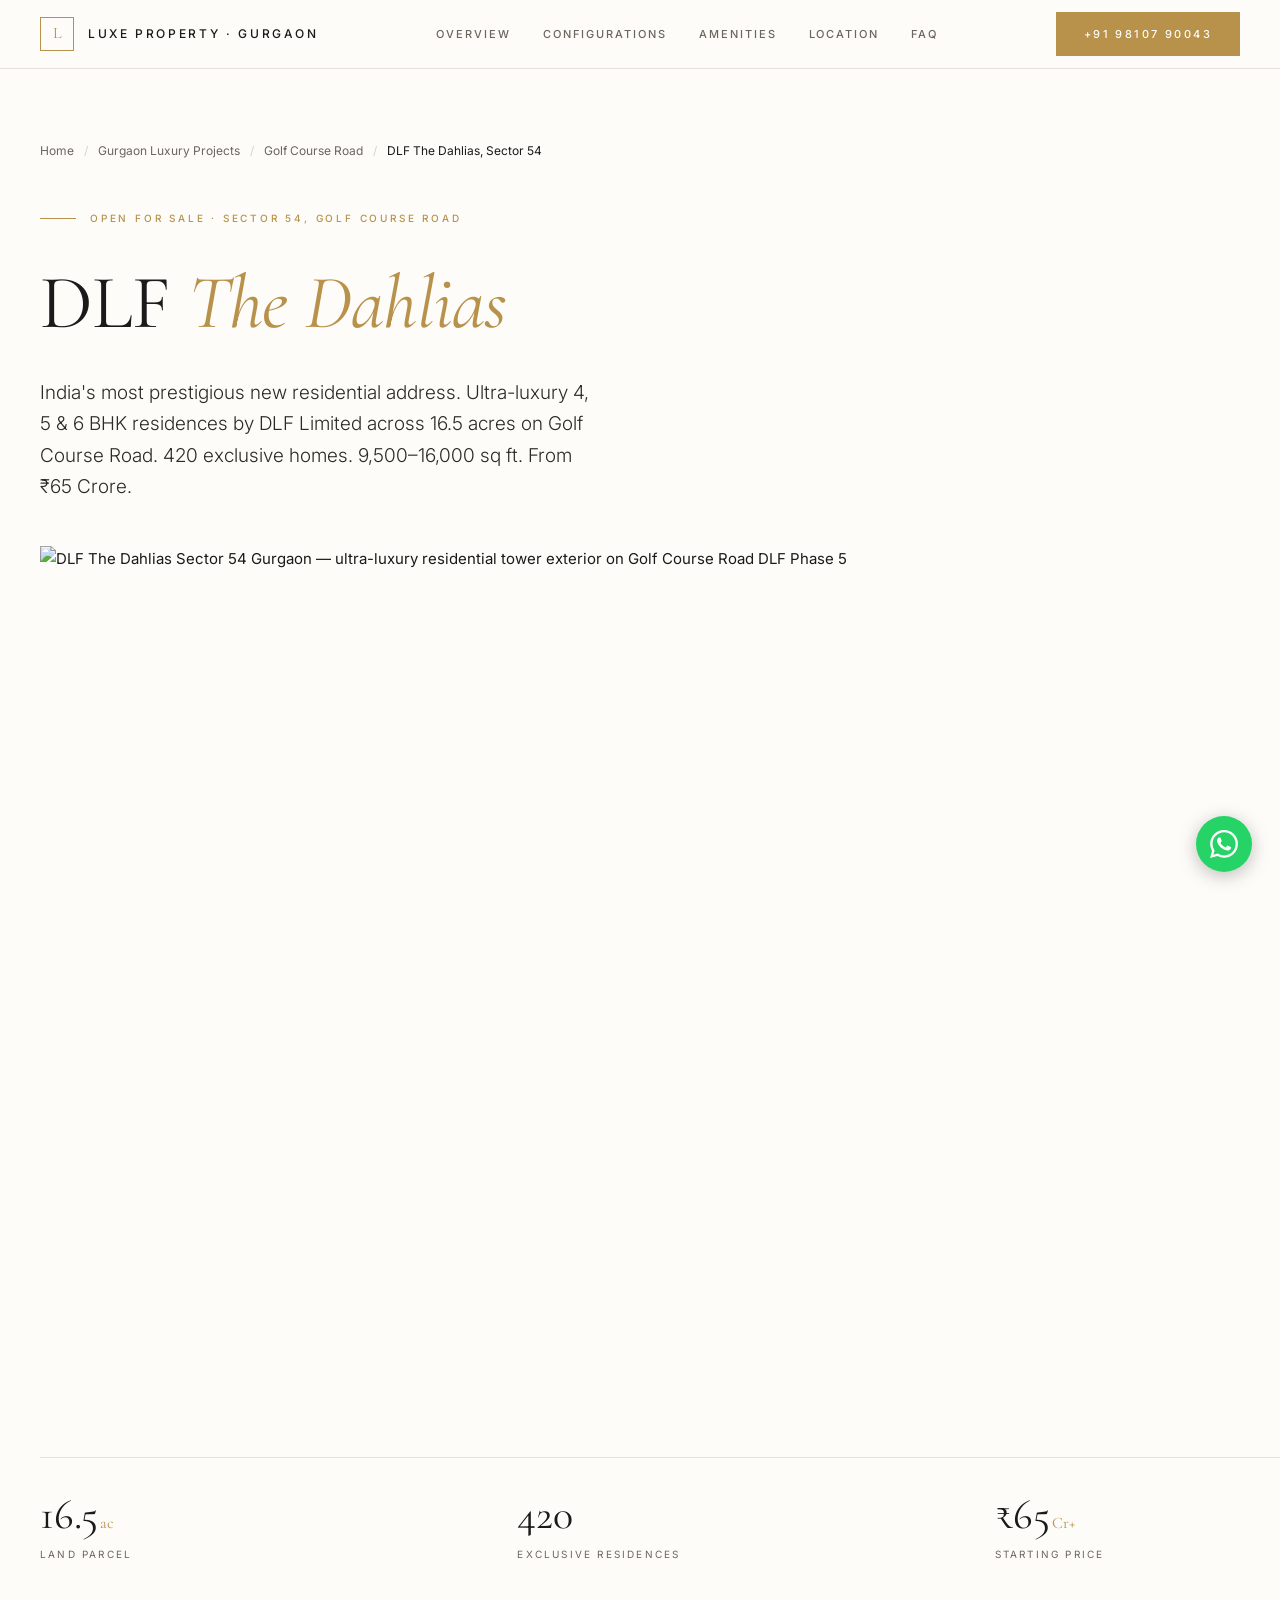
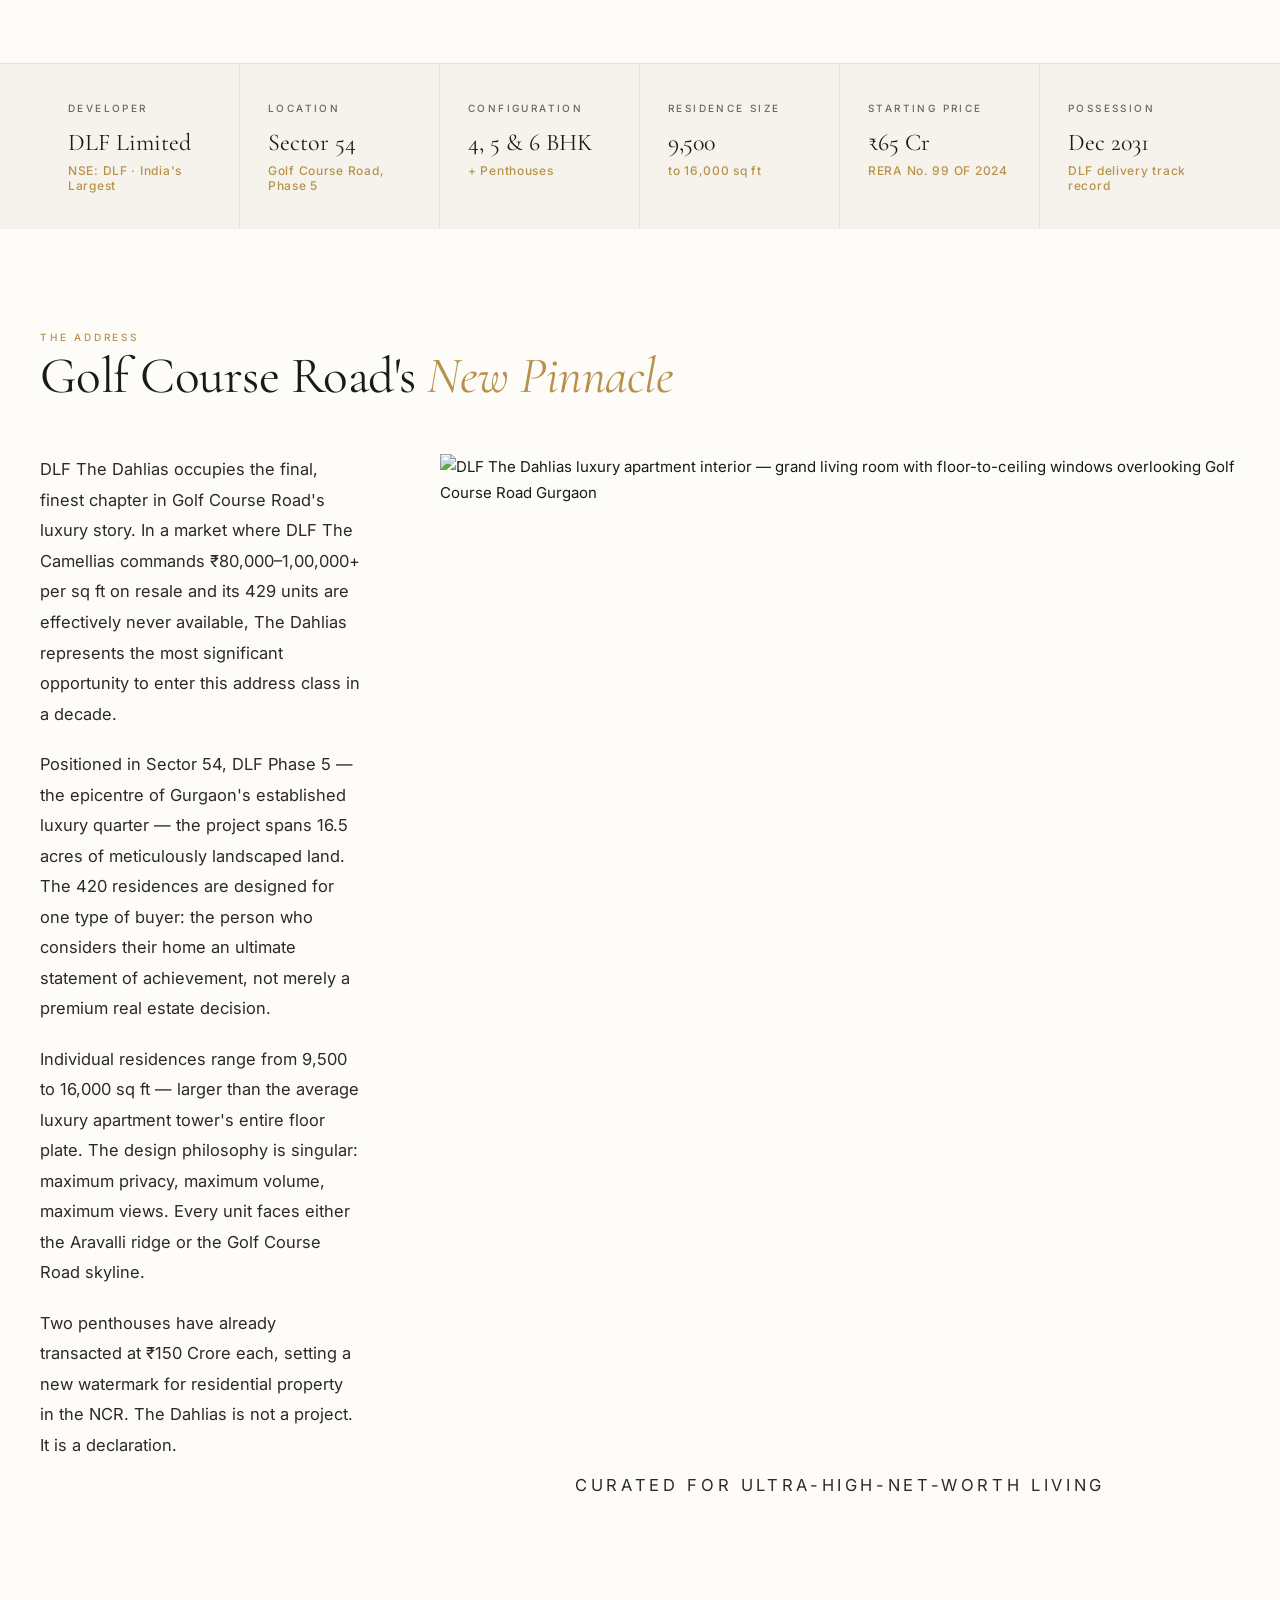
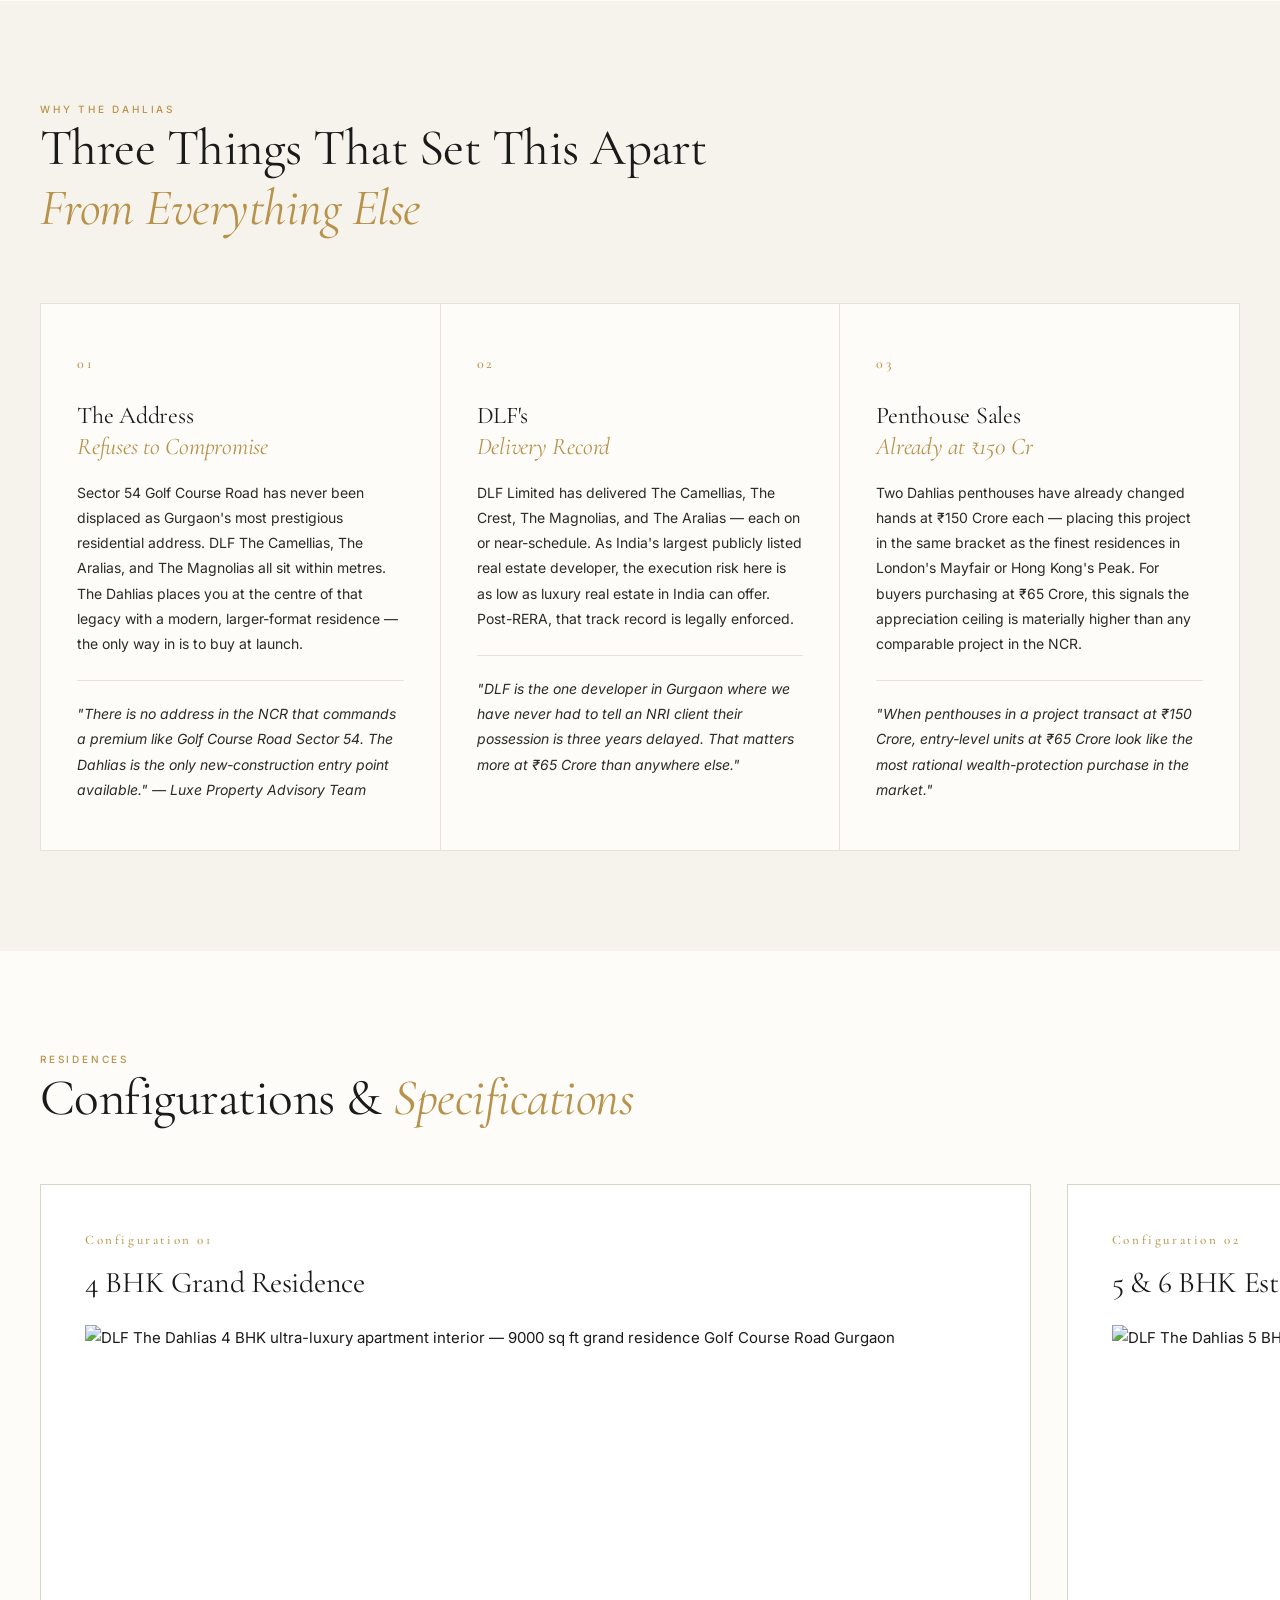
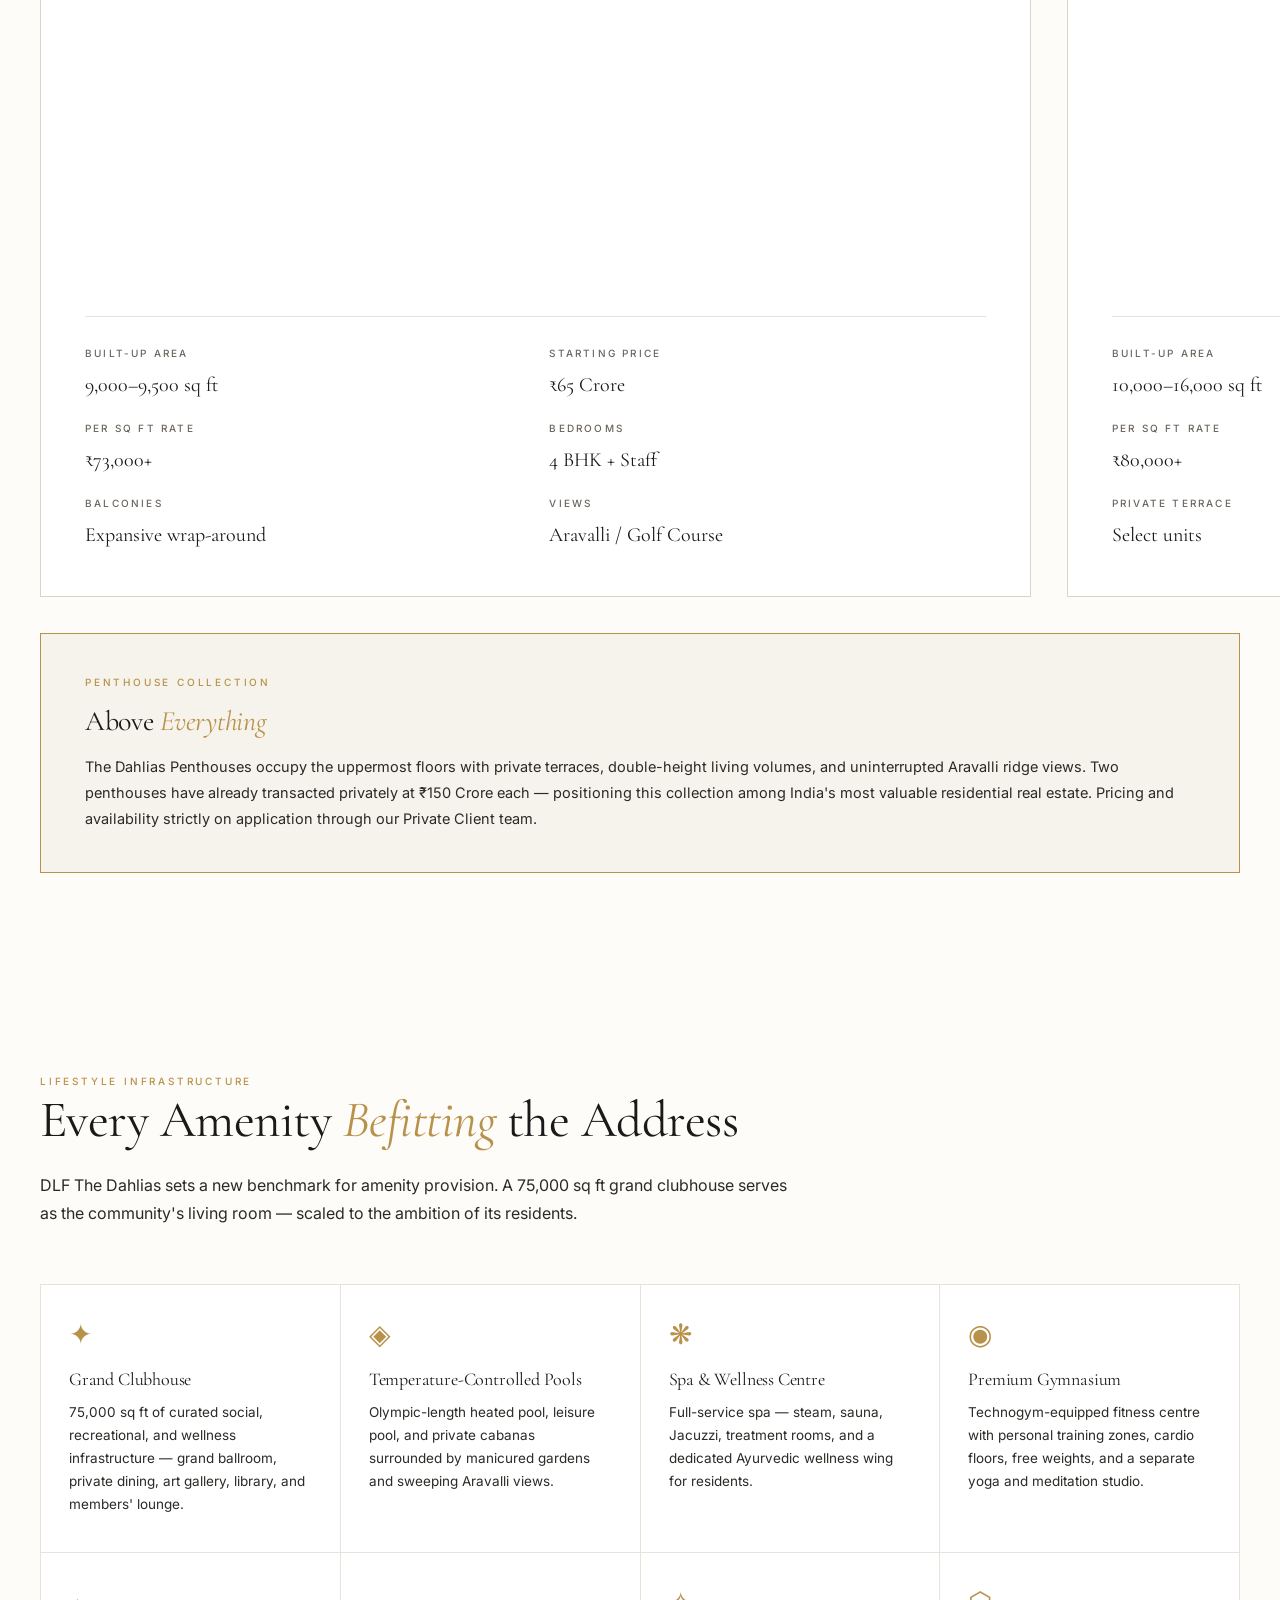
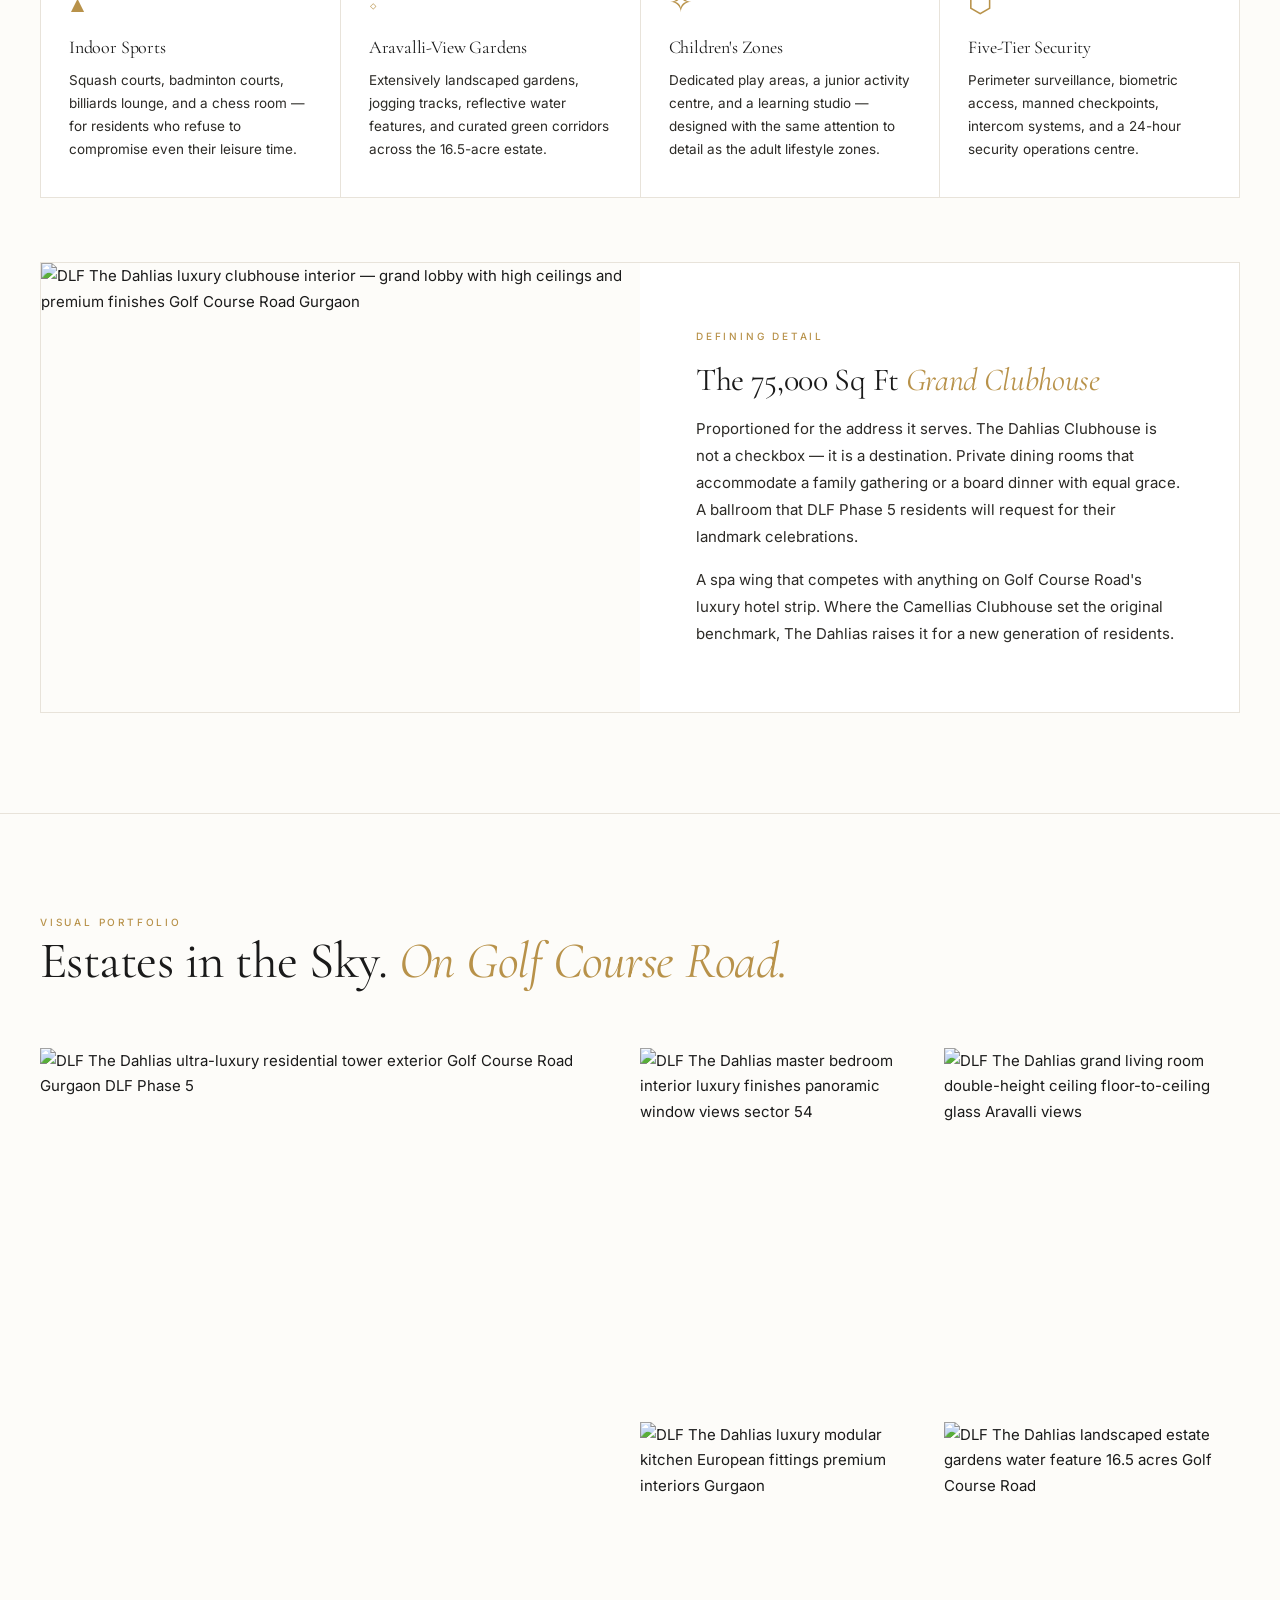
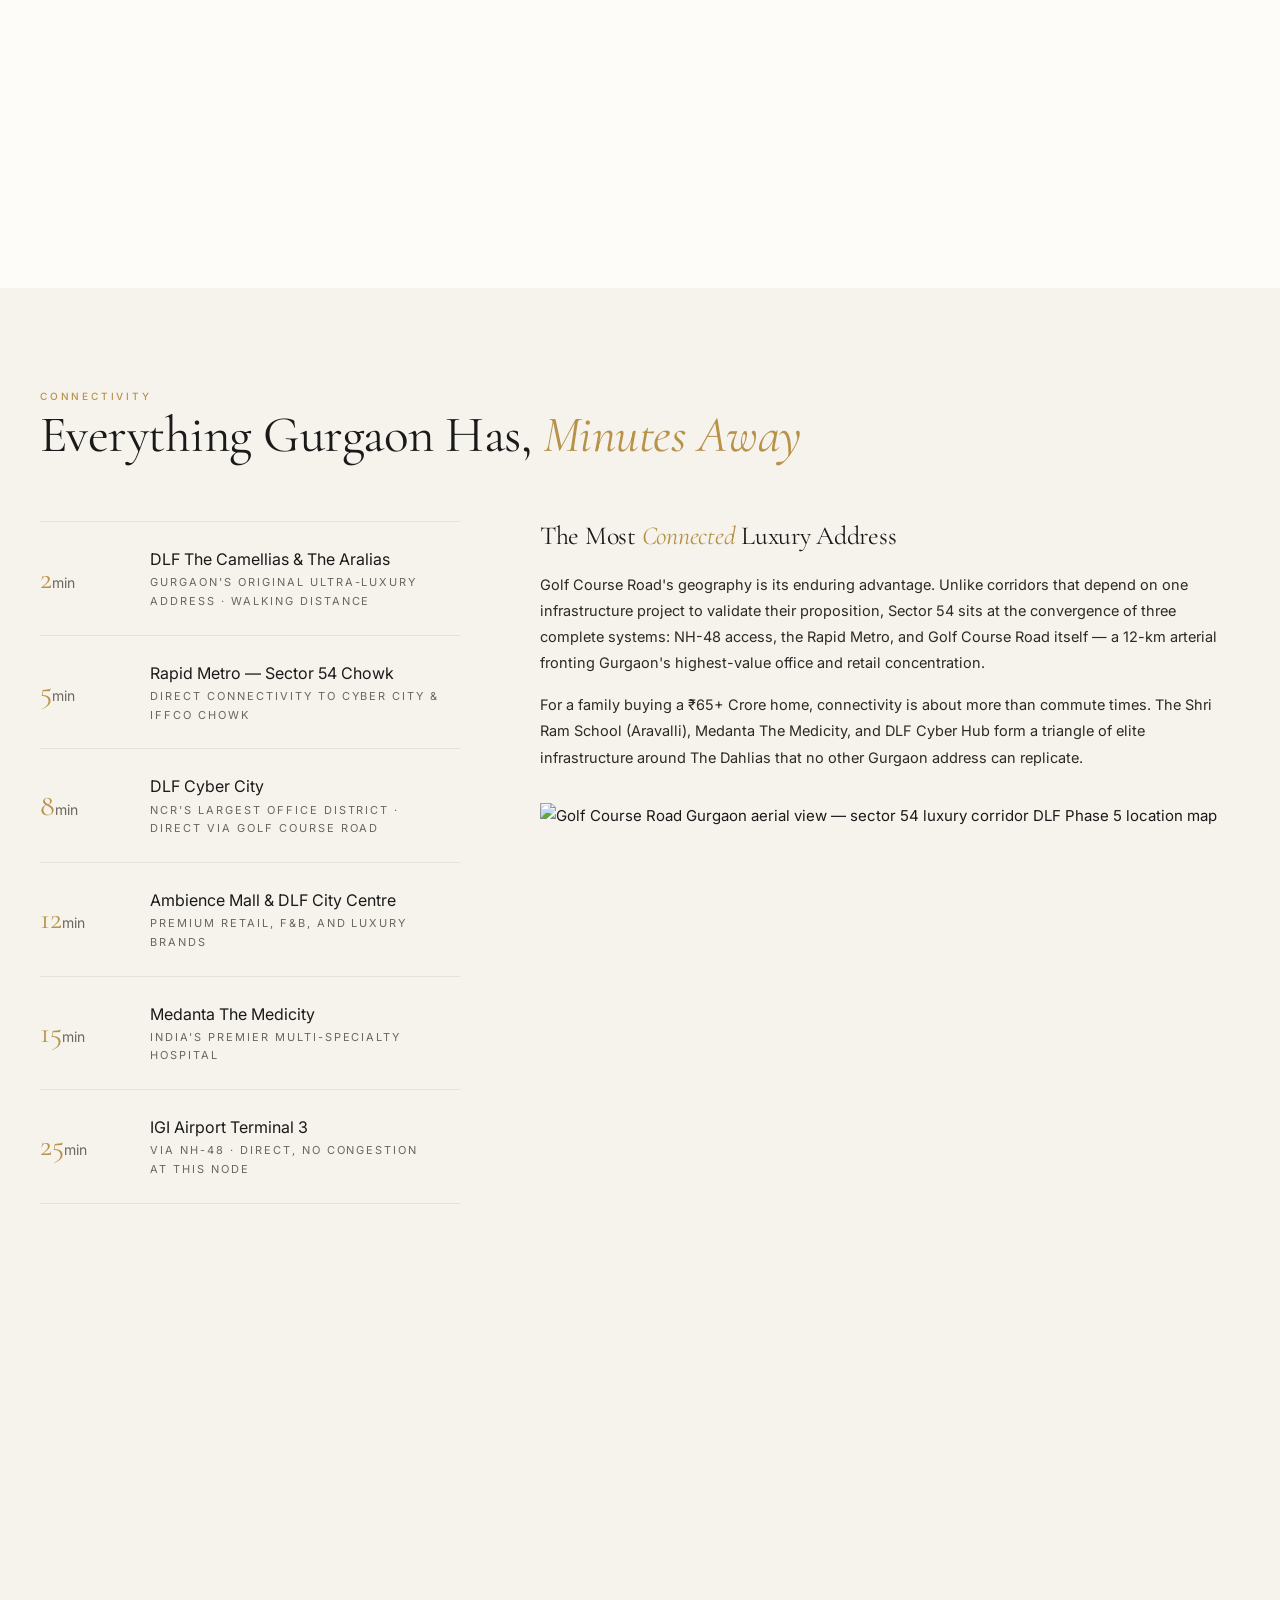
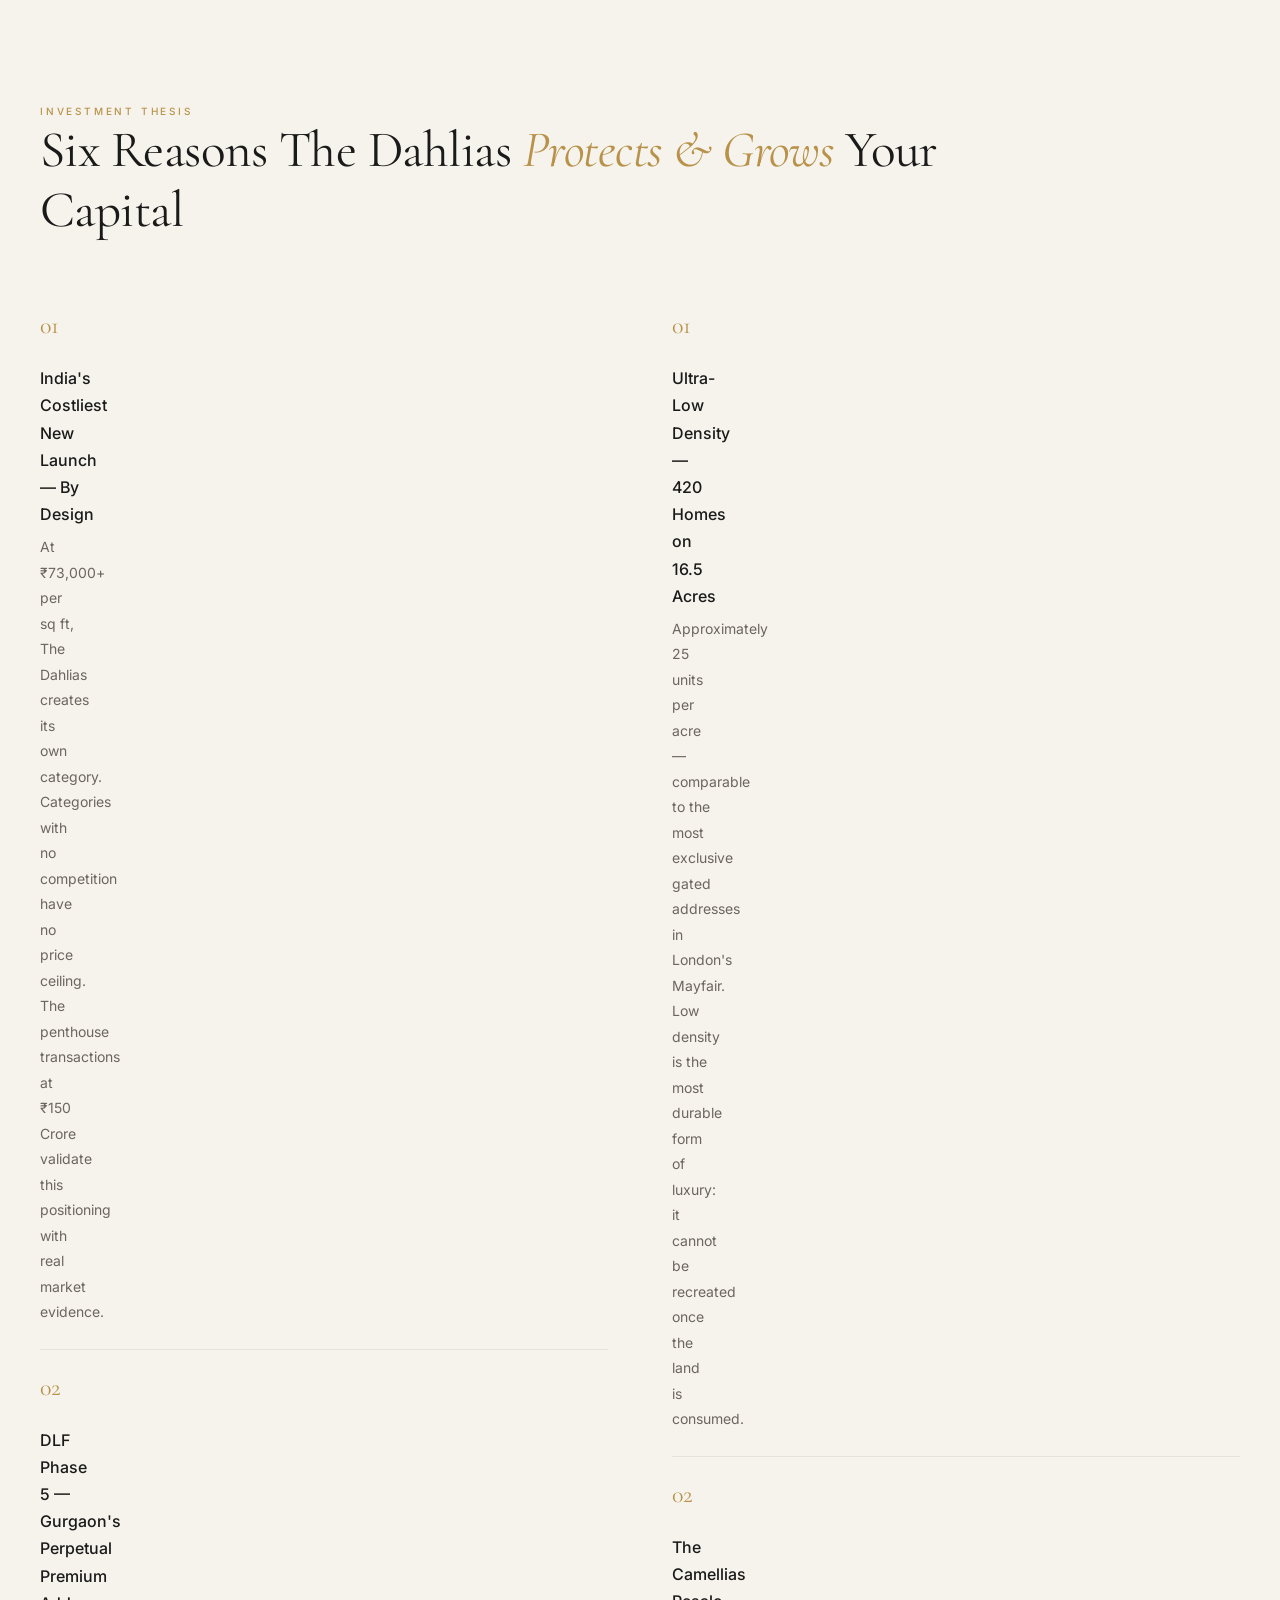
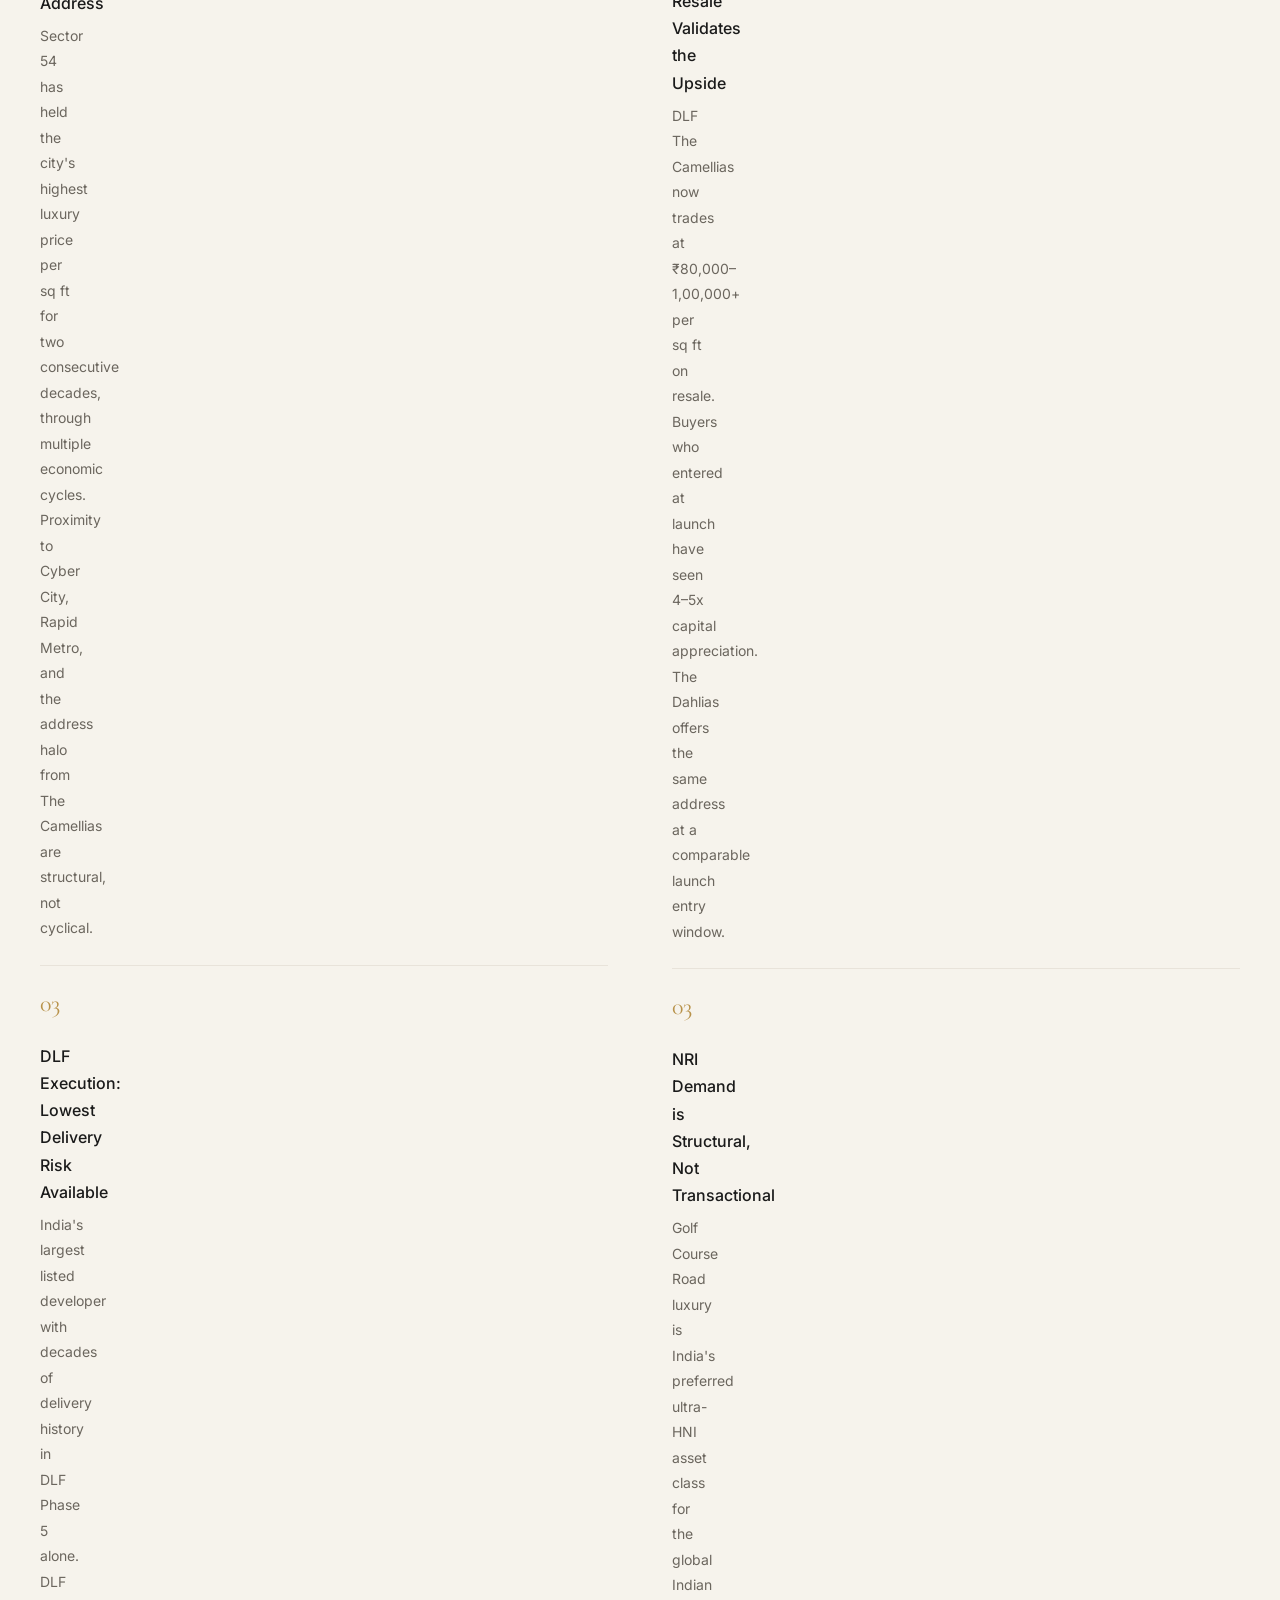
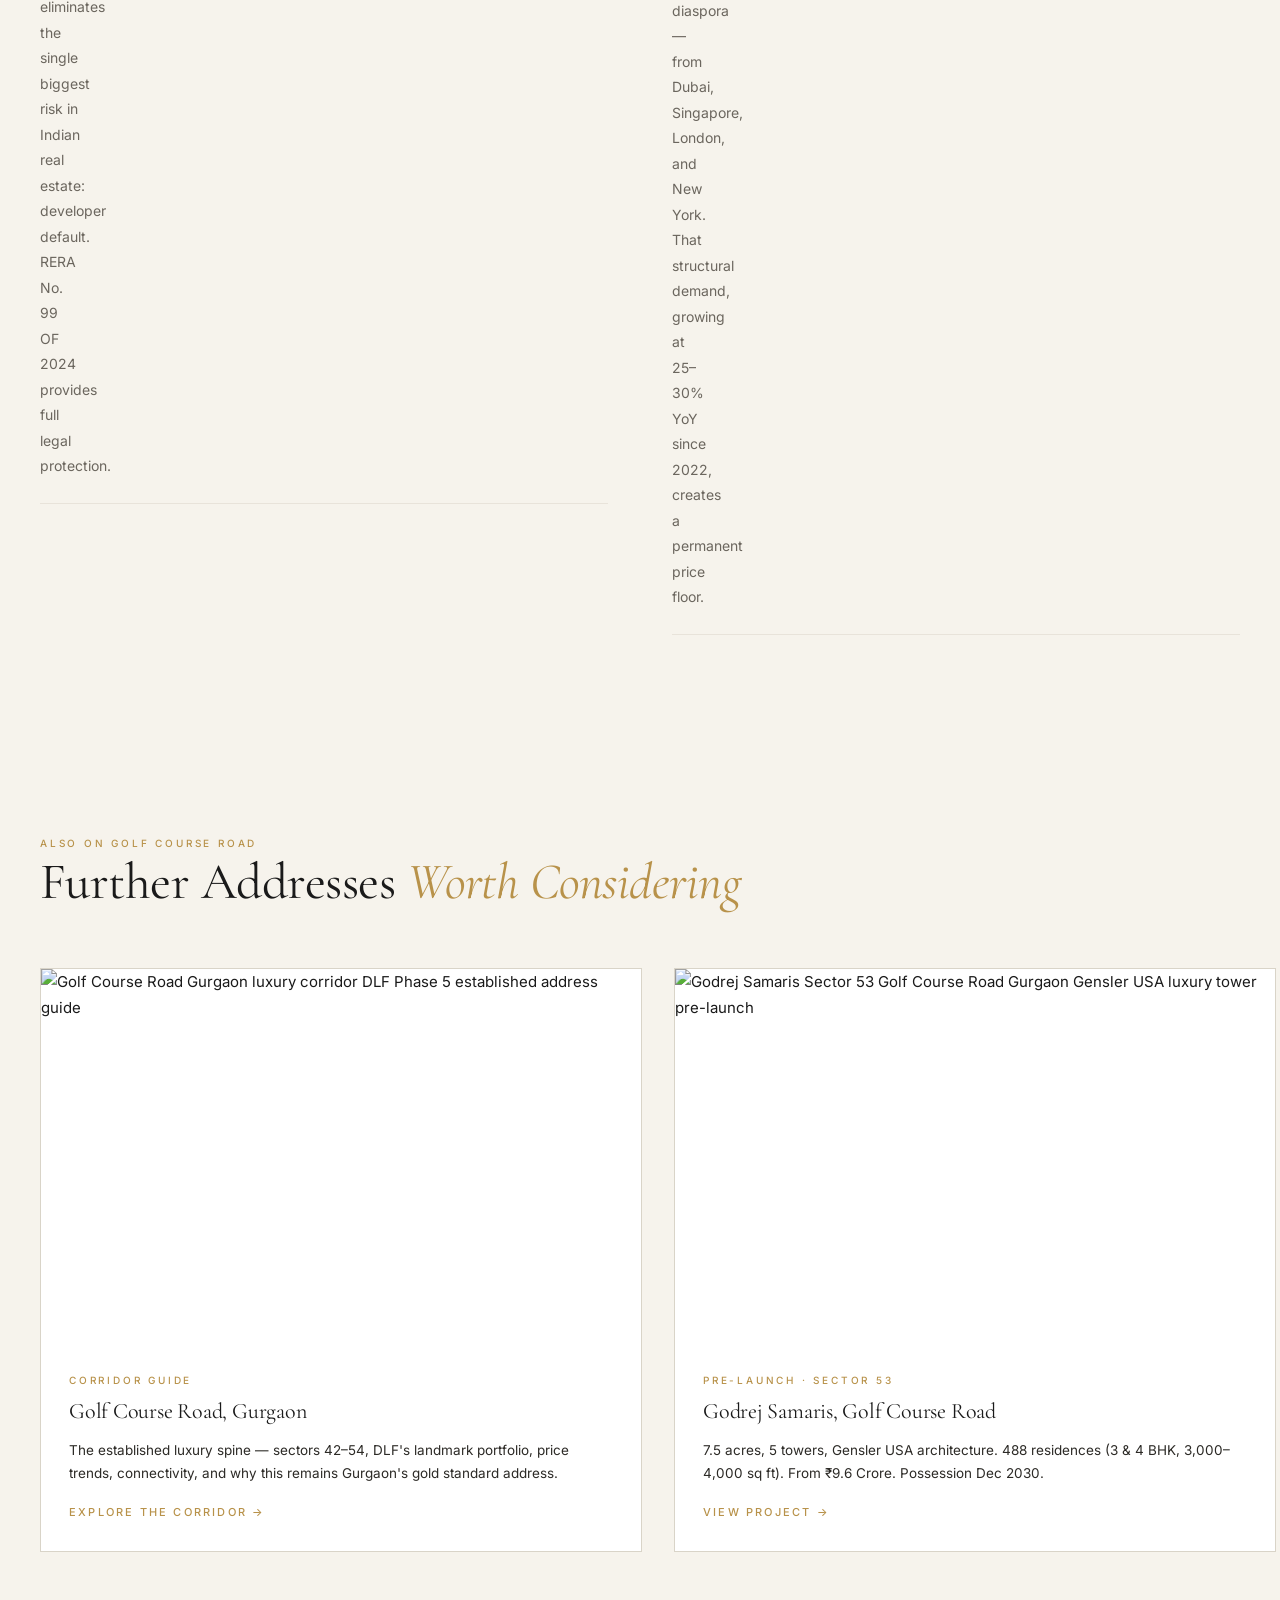
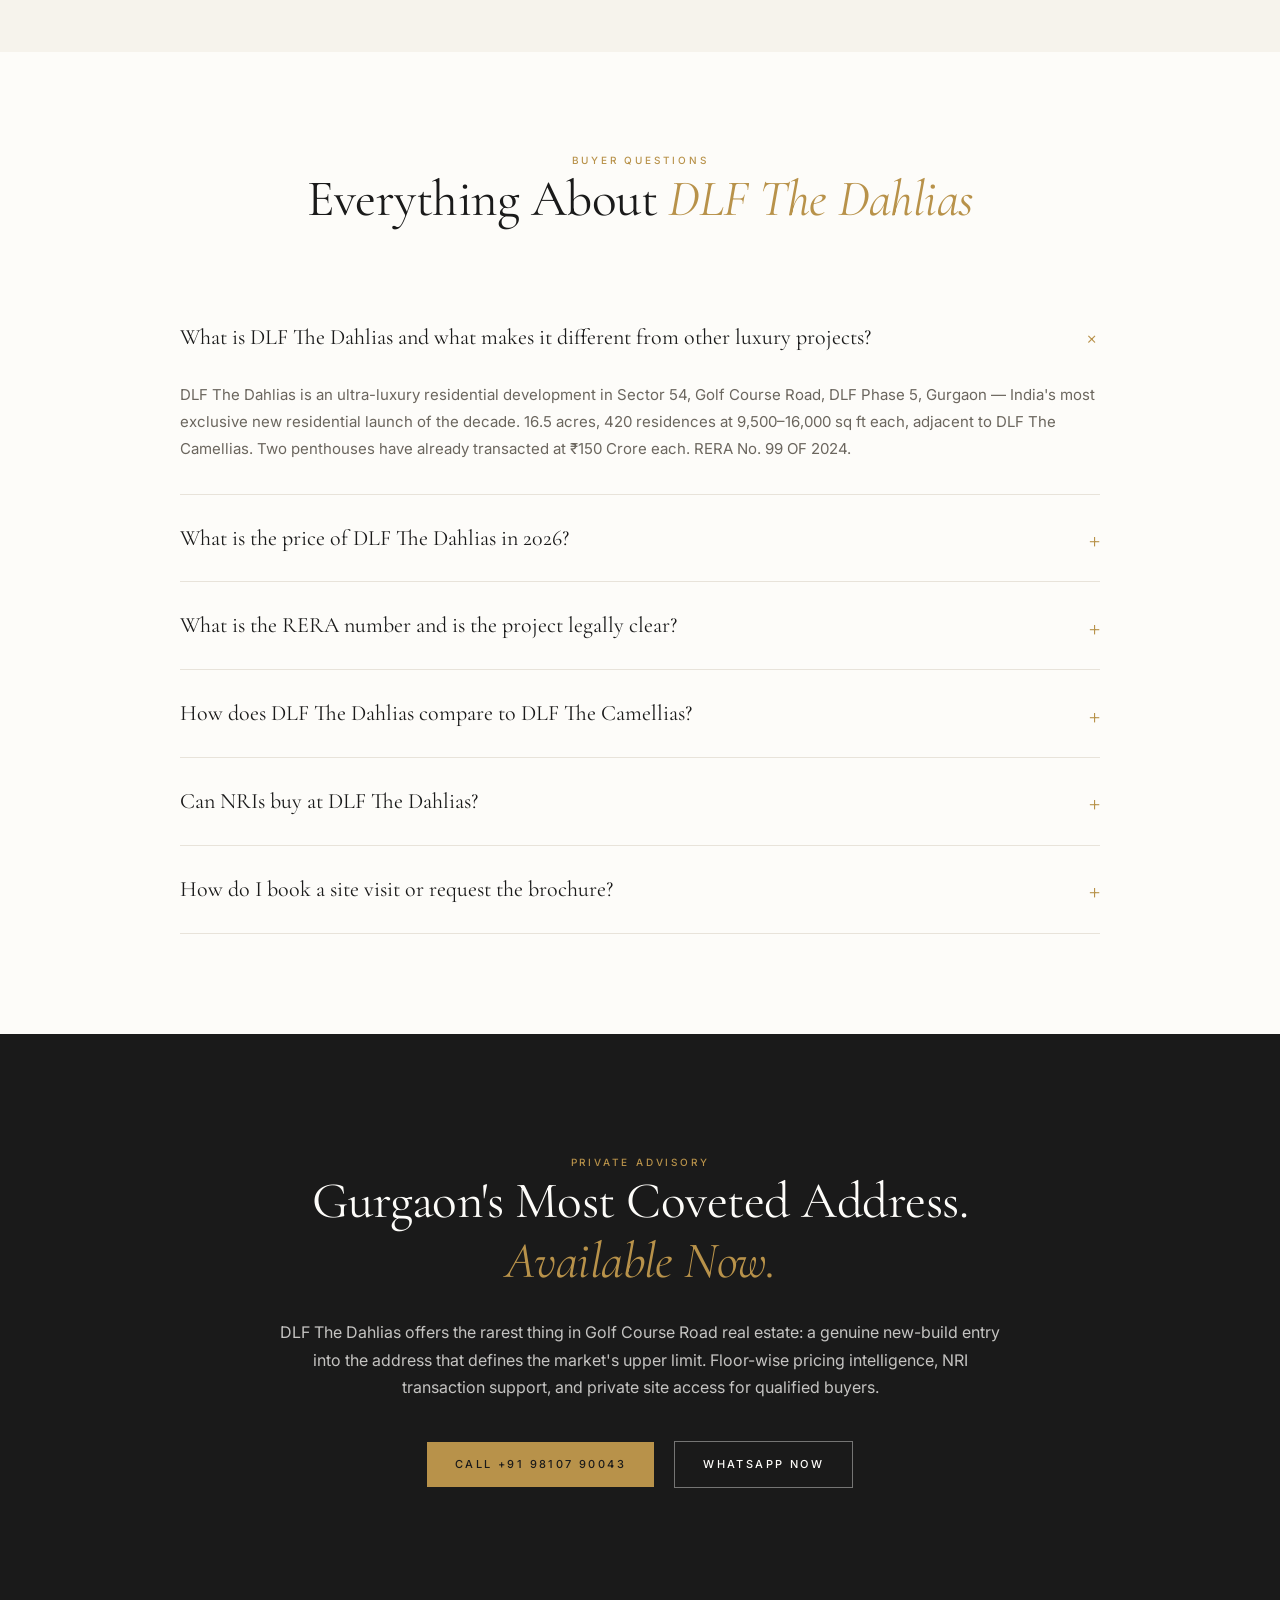
==== dlf-the-dahlias/index.html @ 190e873f "Refactor code structure for improved readability and maintainability" ====
<!DOCTYPE html>
<html lang="en">
<head>
<meta charset="UTF-8" />
<meta name="viewport" content="width=device-width, initial-scale=1.0" />
<meta name="theme-color" content="#fdfcf9" />

<!-- Google Tag Manager -->
<script>(function(w,d,s,l,i){w[l]=w[l]||[];w[l].push({'gtm.start':
new Date().getTime(),event:'gtm.js'});var f=d.getElementsByTagName(s)[0],
j=d.createElement(s),dl=l!='dataLayer'?'&l='+l:'';j.async=true;j.src=
'https://www.googletagmanager.com/gtm.js?id='+i+dl;f.parentNode.insertBefore(j,f);
})(window,document,'script','dataLayer','GTM-M4NFXVF2');</script>
<!-- End Google Tag Manager -->

<!-- Google tag (gtag.js) -->
<script async src="https://www.googletagmanager.com/gtag/js?id=G-TEVSEH1KQ2"></script>
<script>
  window.dataLayer = window.dataLayer || [];
  function gtag(){dataLayer.push(arguments);}
  gtag('js', new Date());
  gtag('config', 'G-TEVSEH1KQ2');
</script>

<!-- Meta Pixel Code -->
<script>
!function(f,b,e,v,n,t,s)
{if(f.fbq)return;n=f.fbq=function(){n.callMethod?
n.callMethod.apply(n,arguments):n.queue.push(arguments)};
if(!f._fbq)f._fbq=n;n.push=n;n.loaded=!0;n.version='2.0';
n.queue=[];t=b.createElement(e);t.async=!0;
t.src=v;s=b.getElementsByTagName(e)[0];
s.parentNode.insertBefore(t,s)}(window, document,'script',
'https://connect.facebook.net/en_US/fbevents.js');
fbq('init', '1701760866768169');
fbq('track', 'PageView');
</script>
<noscript><img height="1" width="1" style="display:none"
src="https://www.facebook.com/tr?id=1701760866768169&ev=PageView&noscript=1"
/></noscript>
<!-- End Meta Pixel Code -->

<title>DLF The Dahlias, Sector 54 Gurgaon | Ultra-Luxury 4 & 5 BHK | From ₹65 Cr</title>
<meta name="description" content="DLF The Dahlias, Sector 54, Golf Course Road Gurgaon — India's most prestigious new address. 16.5 acres, 420 ultra-luxury 4, 5 & 6 BHK residences (9,500–16,000 sq ft). Adjacent to DLF The Camellias. Possession Dec 2031. Starting ₹65 Cr." />
<link rel="canonical" href="https://www.luxe-property.in/dlf-the-dahlias" />
<meta name="robots" content="index, follow, max-image-preview:large, max-snippet:-1" />
<meta name="geo.region" content="IN-HR" />
<meta name="geo.placename" content="Sector 54, Golf Course Road, Gurgaon" />
<meta name="geo.position" content="28.4401;77.0990" />
<meta name="ICBM" content="28.4401, 77.0990" />
<meta property="og:type" content="website" />
<meta property="og:title" content="DLF The Dahlias, Sector 54 Gurgaon | India's Most Exclusive Address" />
<meta property="og:description" content="16.5 acres, 420 ultra-luxury residences on Golf Course Road. India's costliest new residential launch at Rs65–200 Cr. Possession Dec 2031." />
<meta property="og:url" content="https://www.luxe-property.in/dlf-the-dahlias" />
<meta property="og:site_name" content="Luxe Property" />
<meta property="og:image" content="https://www.luxe-property.in/assets/images/dlf-the-dahlias-og.jpg" />
<meta property="og:image:width" content="1200" />
<meta property="og:image:height" content="630" />
<meta property="og:locale" content="en_IN" />
<meta name="twitter:card" content="summary_large_image" />
<meta name="twitter:title" content="DLF The Dahlias Sector 54 Gurgaon | From Rs65 Cr" />
<meta name="twitter:description" content="Golf Course Road's new landmark — 420 ultra-luxury residences by DLF. 9,500–16,000 sq ft. India's most expensive new residential launch." />
<link rel="preconnect" href="https://fonts.googleapis.com" />
<link rel="preconnect" href="https://fonts.gstatic.com" crossorigin />
<link rel="preconnect" href="https://images.unsplash.com" />
<link rel="dns-prefetch" href="https://wa.me" />
<link rel="preload" as="image" href="https://images.unsplash.com/photo-1600607687939-ce8a6c25118c?w=1400&q=85" fetchpriority="high" />
<link href="https://fonts.googleapis.com/css2?family=Cormorant+Garamond:ital,wght@0,300;0,400;0,500;0,600;1,400;1,500&family=Inter:wght@300;400;500;600&display=swap" rel="stylesheet" />
<script type="application/ld+json">{"@context":"https://schema.org","@type":"Residence","name":"DLF The Dahlias","alternateName":["DLF Dahlias Sector 54","DLF The Dahlias Gurgaon","DLF Dahlias Golf Course Road"],"description":"India's most prestigious new residential address — DLF The Dahlias in Sector 54, Golf Course Road, Gurgaon. Ultra-luxury 4, 5 and 6 BHK residences across 16.5 acres. 420 exclusive homes. 9,500–16,000 sq ft. Starting Rs65 Crore.","url":"https://www.luxe-property.in/dlf-the-dahlias","address":{"@type":"PostalAddress","streetAddress":"Sector 54, Golf Course Road, DLF Phase 5","addressLocality":"Gurugram","addressRegion":"Haryana","postalCode":"122003","addressCountry":"IN"},"geo":{"@type":"GeoCoordinates","latitude":28.4401,"longitude":77.0990},"numberOfRooms":"4-6","floorSize":{"@type":"QuantitativeValue","minValue":9500,"maxValue":16000,"unitCode":"FTK"}}</script>
<script type="application/ld+json">{"@context":"https://schema.org","@type":"Product","name":"DLF The Dahlias — Sector 54, Golf Course Road, Gurgaon","brand":{"@type":"Organization","name":"DLF Limited"},"offers":{"@type":"Offer","priceCurrency":"INR","price":"650000000","availability":"https://schema.org/InStock"}}</script>
<script type="application/ld+json">{"@context":"https://schema.org","@type":"BreadcrumbList","itemListElement":[{"@type":"ListItem","position":1,"name":"Home","item":"https://www.luxe-property.in/"},{"@type":"ListItem","position":2,"name":"Gurgaon Luxury Projects","item":"https://www.luxe-property.in/gurgaon-luxury-projects"},{"@type":"ListItem","position":3,"name":"Golf Course Road Gurgaon","item":"https://www.luxe-property.in/golf-course-road-gurgaon"},{"@type":"ListItem","position":4,"name":"DLF The Dahlias, Sector 54","item":"https://www.luxe-property.in/dlf-the-dahlias"}]}</script>
<script type="application/ld+json">{"@context":"https://schema.org","@type":"FAQPage","mainEntity":[{"@type":"Question","name":"What is DLF The Dahlias?","acceptedAnswer":{"@type":"Answer","text":"DLF The Dahlias is an ultra-luxury residential development by DLF Limited in Sector 54, Golf Course Road, DLF Phase 5, Gurgaon. 16.5 acres, 420 exclusive 4, 5 and 6 BHK residences from 9,500 to 16,000 sq ft. Pricing starts at Rs65 Crore. RERA No: 99 OF 2024."}},{"@type":"Question","name":"What is the price of DLF The Dahlias?","acceptedAnswer":{"@type":"Answer","text":"Prices start at approximately Rs65 Crore for 4 BHK (9,000–9,500 sq ft) at Rs73,000–Rs80,000 per sq ft. 5 BHK from Rs85 Crore. Penthouses priced on application — two have transacted at Rs150 Crore each."}},{"@type":"Question","name":"What is the RERA number?","acceptedAnswer":{"@type":"Answer","text":"HRERA Registration No. 99 OF 2024. Fully registered and legally clear."}},{"@type":"Question","name":"When is possession?","acceptedAnswer":{"@type":"Answer","text":"Scheduled possession December 2031. DLF has a consistent near-on-time delivery track record on Golf Course Road."}},{"@type":"Question","name":"Can NRIs buy at DLF The Dahlias?","acceptedAnswer":{"@type":"Answer","text":"Yes. NRIs can purchase under FEMA using NRE/NRO accounts. Our NRI desk handles all documentation, POA, virtual walkthroughs and post-purchase management remotely."}}]}</script>
<style>
:root{--bg:#fdfcf9;--bg-soft:#f6f3ec;--bg-card:#ffffff;--ink:#1a1a1a;--ink-soft:#2c2a26;--ink-mute:#6b665e;--ink-line:#d9d4c8;--gold:#b8924a;--gold-deep:#8a6d36;--line:#e8e3da;--serif:'Cormorant Garamond',Georgia,serif;--sans:'Inter',system-ui,sans-serif}
*,*::before,*::after{box-sizing:border-box;margin:0;padding:0}
html{scroll-behavior:smooth}
body{font-family:var(--sans);background:var(--bg);color:var(--ink);font-size:15px;line-height:1.7;-webkit-font-smoothing:antialiased}
img{display:block;max-width:100%}a{color:inherit;text-decoration:none}
h1,h2,h3,h4{font-family:var(--serif);font-weight:400;line-height:1.18;letter-spacing:-.01em}
h1{font-size:clamp(44px,6vw,76px)}h2{font-size:clamp(32px,4vw,52px)}h3{font-size:28px}
em{font-style:italic;color:var(--gold)}section{padding:100px 0}
.container{max-width:1280px;margin:0 auto;padding:0 40px}
.eyebrow{font-size:10px;letter-spacing:.28em;text-transform:uppercase;font-weight:500;font-family:var(--sans);color:var(--gold)}
.cta-top{display:inline-block;background:var(--gold);color:var(--bg);padding:13px 28px;font-size:11px;letter-spacing:.22em;text-transform:uppercase;font-weight:500;transition:background .2s}
.cta-top:hover{background:var(--gold-deep)}
.cta-outline{display:inline-block;border:1px solid var(--ink-line);color:var(--ink);padding:13px 28px;font-size:11px;letter-spacing:.22em;text-transform:uppercase;font-weight:500;transition:border-color .2s,color .2s}
.cta-outline:hover{border-color:var(--gold);color:var(--gold)}
.topbar{position:sticky;top:0;z-index:100;background:var(--bg);border-bottom:1px solid var(--line)}
.topbar-inner{display:flex;align-items:center;justify-content:space-between;padding:0 40px;height:68px;max-width:1280px;margin:0 auto}
.brand{display:flex;align-items:center;gap:14px}
.brand-mark{width:34px;height:34px;border:1px solid var(--gold);display:flex;align-items:center;justify-content:center;font-family:var(--serif);font-size:16px;color:var(--gold)}
.brand-text{font-size:12px;letter-spacing:.22em;text-transform:uppercase;font-weight:500;color:var(--ink)}
.nav{display:flex;gap:32px}.nav a{font-size:11px;letter-spacing:.18em;text-transform:uppercase;font-weight:500;color:var(--ink-mute);transition:color .2s}.nav a:hover{color:var(--gold)}
.breadcrumbs{display:flex;align-items:center;gap:10px;font-size:12px;color:var(--ink-mute);flex-wrap:wrap;margin-bottom:0}
.breadcrumbs a{color:var(--ink-mute);transition:color .2s}.breadcrumbs a:hover{color:var(--gold)}
.breadcrumbs span{color:var(--ink-line)}.breadcrumbs strong{color:var(--ink);font-weight:400}
.hero{padding:72px 0 100px}
.hero-grid{display:grid;grid-template-columns:1.15fr 1fr;gap:72px;align-items:start;margin-top:40px}
.hero-eyebrow{display:inline-flex;align-items:center;gap:14px;margin-bottom:32px}
.hero-eyebrow::before{content:'';width:36px;height:1px;background:var(--gold)}
.hero h1{margin-bottom:28px}
.hero-sub{font-size:19px;line-height:1.65;max-width:560px;margin-bottom:44px;color:var(--ink-soft);font-weight:300}
.hero-image{width:100%;aspect-ratio:16/10;object-fit:cover}
.hero-stats{display:grid;grid-template-columns:repeat(3,1fr);gap:32px;padding-top:36px;margin-top:36px;border-top:1px solid var(--line)}
.stat-num{font-family:var(--serif);font-size:42px;color:var(--ink);line-height:1}
.stat-num small{font-size:16px;color:var(--gold);margin-left:2px}
.stat-label{font-size:10px;letter-spacing:.22em;text-transform:uppercase;color:var(--ink-mute);margin-top:10px}
.form-card{background:var(--bg-card);border:1px solid var(--ink-line);padding:44px;position:sticky;top:88px;box-shadow:0 24px 48px -24px rgba(26,26,26,.12);position:relative}
.form-card::before,.form-card::after{content:'';position:absolute;width:36px;height:36px}
.form-card::before{top:-1px;left:-1px;border-top:1px solid var(--gold);border-left:1px solid var(--gold)}
.form-card::after{bottom:-1px;right:-1px;border-bottom:1px solid var(--gold);border-right:1px solid var(--gold)}
.form-eyebrow{color:var(--gold);font-size:10px;letter-spacing:.3em;text-transform:uppercase;margin-bottom:14px;font-weight:500}
.form-card h3{font-size:28px;margin-bottom:12px;line-height:1.2}
.form-card .lead{font-size:13px;color:var(--ink-mute);margin-bottom:30px;line-height:1.65}
.field{margin-bottom:18px}.field label{display:block;font-size:10px;letter-spacing:.2em;text-transform:uppercase;color:var(--ink-mute);margin-bottom:8px;font-weight:500}
.field input,.field select{width:100%;background:transparent;border:0;border-bottom:1px solid var(--ink-line);color:var(--ink);padding:10px 0;font-family:var(--sans);font-size:14px}
.field input:focus,.field select:focus{outline:none;border-bottom-color:var(--gold)}
.row-2{display:grid;grid-template-columns:1fr 1fr;gap:20px}
.submit{width:100%;background:var(--ink);color:var(--bg);border:0;padding:17px;font-size:11px;letter-spacing:.24em;text-transform:uppercase;font-weight:500;cursor:pointer;margin-top:12px;font-family:var(--sans)}
.submit:hover{background:var(--gold)}
.divider{text-align:center;font-size:10px;letter-spacing:.24em;text-transform:uppercase;color:var(--ink-mute);margin:22px 0}
.whatsapp{display:block;text-align:center;padding:15px;border:1px solid var(--ink-line);font-size:11px;letter-spacing:.22em;text-transform:uppercase;color:var(--ink);font-weight:500}
.whatsapp:hover{border-color:var(--gold);color:var(--gold)}
.confidential{font-size:11px;color:var(--ink-mute);text-align:center;margin-top:18px}
.fact-section{background:var(--bg-soft);border-top:1px solid var(--line);padding:0}
.fact-grid{display:grid;grid-template-columns:repeat(6,1fr)}
.fact{padding:36px 28px;border-right:1px solid var(--line)}.fact:last-child{border-right:0}
.fact-label{font-size:10px;letter-spacing:.24em;text-transform:uppercase;color:var(--ink-mute);margin-bottom:12px;font-weight:500}
.fact-value{font-family:var(--serif);font-size:24px;color:var(--ink);line-height:1.2}
.fact-value small{font-size:12px;color:var(--gold);display:block;font-family:var(--sans);margin-top:6px;letter-spacing:.06em;font-weight:500}
.overview h2{max-width:920px;margin-bottom:32px}
.overview-grid{display:grid;grid-template-columns:1fr 1fr;gap:80px;margin-top:48px;align-items:start}
.overview-grid p{font-size:16.5px;line-height:1.85;color:var(--ink-soft)}.overview-grid p+p{margin-top:20px}
.overview-image{aspect-ratio:4/5;object-fit:cover;width:100%}
.overview-image-caption{font-size:11px;letter-spacing:.22em;text-transform:uppercase;color:var(--ink-mute);margin-top:16px;text-align:center}
.standard{background:var(--bg-soft)}
.standard-header{max-width:900px;margin-bottom:64px}
.standard-grid{display:grid;grid-template-columns:1fr 1fr 1fr;gap:1px;background:var(--line);border:1px solid var(--line)}
.std-card{background:var(--bg);padding:48px 36px}
.std-num{font-family:var(--serif);font-size:14px;color:var(--gold);letter-spacing:.2em;margin-bottom:24px;font-weight:500}
.std-card h3{font-size:24px;margin-bottom:18px;line-height:1.3}
.std-card h3 em{color:var(--gold);font-style:italic;display:block}
.std-card p{font-size:14px;line-height:1.8;color:var(--ink-soft)}
.std-quote{font-size:12px;font-style:italic;color:var(--gold-deep);margin-top:24px;padding-top:20px;border-top:1px solid var(--line);line-height:1.6}
.config-grid{display:grid;grid-template-columns:1fr 1fr;gap:36px;margin-top:56px}
.config{background:var(--bg-card);border:1px solid var(--ink-line);padding:44px}
.config-num{font-family:var(--serif);font-size:13px;color:var(--gold);letter-spacing:.2em;font-weight:500}
.config h3{margin:14px 0 22px;font-size:30px}
.config-image{aspect-ratio:16/10;object-fit:cover;width:100%;margin:24px 0}
.config-spec{display:grid;grid-template-columns:1fr 1fr;gap:18px 28px;margin-top:28px;padding-top:28px;border-top:1px solid var(--line)}
.spec-key{font-size:10px;letter-spacing:.22em;text-transform:uppercase;color:var(--ink-mute);margin-bottom:6px;font-weight:500}
.spec-val{font-family:var(--serif);font-size:20px;color:var(--ink)}
.penthouse-block{margin-top:36px;padding:40px 44px;border:1px solid var(--gold);background:var(--bg-soft)}
.penthouse-block h3{font-size:28px;margin:14px 0 16px}
.penthouse-block p{font-size:14.5px;line-height:1.8;color:var(--ink-soft)}
.amen-intro{max-width:760px}
.amen-grid{display:grid;grid-template-columns:repeat(4,1fr);gap:1px;background:var(--line);border:1px solid var(--line);margin-top:56px}
.amen{background:var(--bg-card);padding:36px 28px;min-height:220px}
.amen-icon{color:var(--gold);font-family:var(--serif);font-size:28px;margin-bottom:18px;line-height:1}
.amen h3{font-size:18px;margin-bottom:10px;line-height:1.35}
.amen p{font-size:13.5px;line-height:1.7;color:var(--ink-soft)}
.amen-feature{margin-top:64px;display:grid;grid-template-columns:1fr 1fr;border:1px solid var(--line)}
.amen-feature-img{aspect-ratio:4/3;object-fit:cover;width:100%;height:100%}
.amen-feature-text{padding:56px;display:flex;flex-direction:column;justify-content:center;background:var(--bg-card)}
.amen-feature-text h3{margin:16px 0;font-size:32px}
.amen-feature-text p{font-size:15px;line-height:1.8;color:var(--ink-soft)}
.gallery{border-top:1px solid var(--line)}
.gallery-header{max-width:800px;margin-bottom:56px}
.gallery-grid{display:grid;grid-template-columns:2fr 1fr 1fr;grid-template-rows:auto auto;gap:8px}
.gallery-item{overflow:hidden}.gallery-item img{width:100%;height:100%;object-fit:cover;aspect-ratio:4/3;transition:transform .6s}
.gallery-item:hover img{transform:scale(1.03)}.gallery-item.tall{grid-row:span 2}
.gallery-item.tall img{aspect-ratio:4/5}
.loc-grid{display:grid;grid-template-columns:1.4fr 1fr;gap:80px;align-items:start;margin-top:56px}
.loc-list{border-top:1px solid var(--line)}
.loc-item{display:grid;grid-template-columns:90px 1fr auto;align-items:center;gap:20px;padding:24px 0;border-bottom:1px solid var(--line)}
.loc-time{font-family:var(--serif);font-size:30px;color:var(--gold);line-height:1}
.loc-place{font-size:16px;color:var(--ink)}.loc-detail{font-size:11px;color:var(--ink-mute);letter-spacing:.18em;text-transform:uppercase}
.loc-thesis h3{font-size:26px;margin-bottom:20px}
.loc-thesis p{font-size:14.5px;line-height:1.8;margin-bottom:16px;color:var(--ink-soft)}
.loc-image{aspect-ratio:1/1;object-fit:cover;width:100%;margin-top:32px}
.thesis{background:var(--bg-soft)}
.thesis h2{max-width:920px}
.thesis-grid{display:grid;grid-template-columns:1fr 1fr;gap:64px;margin-top:48px}
.thesis-points{list-style:none;counter-reset:li}
.thesis-points li{padding:24px 0;border-bottom:1px solid var(--line);display:grid;grid-template-columns:40px 1fr;gap:24px;align-items:start}
.thesis-points li::before{content:counter(li,decimal-leading-zero);counter-increment:li;font-family:var(--serif);font-size:24px;color:var(--gold);line-height:1.2}
.thesis-points strong{color:var(--ink);font-weight:500;display:block;margin-bottom:6px;font-size:16px}
.thesis-points span{font-size:14px;color:var(--ink-mute);line-height:1.7}
.related{background:var(--bg-soft)}
.related-grid{display:grid;grid-template-columns:1fr 1fr 1fr;gap:32px;margin-top:56px}
.related-card{background:var(--bg-card);border:1px solid var(--ink-line);transition:border-color .2s}.related-card:hover{border-color:var(--gold)}
.related-card img{aspect-ratio:16/10;object-fit:cover;width:100%}
.related-content{padding:28px}.related-content h3{font-size:22px;margin:10px 0 14px}
.related-content p{font-size:13.5px;line-height:1.7;color:var(--ink-soft)}
.related-link{display:inline-block;margin-top:18px;font-size:11px;letter-spacing:.2em;text-transform:uppercase;color:var(--gold);font-weight:500}
.faq-list{max-width:920px;margin:64px auto 0}
.faq-item{border-bottom:1px solid var(--line)}
.faq-q{width:100%;background:transparent;border:0;color:var(--ink);text-align:left;padding:28px 0;cursor:pointer;display:flex;justify-content:space-between;align-items:center;gap:32px;font-family:var(--serif);font-size:22px;font-weight:400;line-height:1.4}
.faq-q:hover{color:var(--gold)}.faq-q::after{content:'+';color:var(--gold);font-size:28px;transition:transform .3s;line-height:1;flex-shrink:0}
.faq-item.open .faq-q::after{transform:rotate(45deg)}
.faq-a{max-height:0;overflow:hidden;transition:max-height .4s ease,padding .3s;font-size:15px;line-height:1.8;color:var(--ink-mute)}
.faq-item.open .faq-a{max-height:500px;padding:0 0 32px}
.final-cta{text-align:center;background:var(--ink);color:var(--bg);padding:120px 0}
.final-cta h2{color:var(--bg)}.final-cta h2 em{color:var(--gold)}
.final-cta p{color:rgba(253,252,249,.75);max-width:720px;margin:28px auto 40px;font-size:16px}
.final-cta .eyebrow{color:var(--gold)}
.final-cta .cta-top{background:var(--gold);color:var(--ink)}.final-cta .cta-top:hover{background:var(--bg)}
.final-cta .cta-outline{border-color:rgba(253,252,249,.4);color:var(--bg);margin-left:16px}
.final-cta .cta-outline:hover{background:var(--bg);color:var(--ink);border-color:var(--bg)}
footer{background:var(--ink-soft);color:rgba(253,252,249,.75);padding:72px 0 48px}
.footer-grid{display:grid;grid-template-columns:2fr 1fr 1fr 1fr;gap:56px;margin-bottom:64px}
.footer-brand p{font-size:13px;line-height:1.8;margin-top:20px;max-width:320px;color:rgba(253,252,249,.55)}
footer h4{font-family:var(--sans);font-size:10px;letter-spacing:.26em;text-transform:uppercase;color:rgba(253,252,249,.5);margin-bottom:20px;font-weight:500}
footer ul{list-style:none}footer ul li{margin-bottom:12px}
footer ul li a{font-size:13px;color:rgba(253,252,249,.65);transition:color .2s}footer ul li a:hover{color:var(--gold)}
.footer-bottom{border-top:1px solid rgba(253,252,249,.1);padding-top:32px;display:flex;justify-content:space-between;align-items:center;flex-wrap:wrap;gap:16px}
.footer-bottom p{font-size:12px;color:rgba(253,252,249,.4)}
.footer-bottom a{font-size:12px;color:rgba(253,252,249,.4);margin-left:24px}.footer-bottom a:hover{color:var(--gold)}
.wa-float{position:fixed;bottom:28px;right:28px;z-index:999;width:56px;height:56px;background:#25d366;border-radius:50%;display:flex;align-items:center;justify-content:center;box-shadow:0 4px 18px rgba(0,0,0,.25)}
.wa-float svg{width:28px;height:28px;fill:#fff}
@media(max-width:900px){
.hero-grid,.overview-grid,.standard-grid,.config-grid,.loc-grid,.thesis-grid,.amen-feature,.related-grid,.footer-grid{grid-template-columns:1fr;gap:40px}
.fact-grid{grid-template-columns:repeat(2,1fr)}.fact{border-right:1px solid var(--line);border-bottom:1px solid var(--line)}.fact:nth-child(2n){border-right:0}
.amen-grid{grid-template-columns:1fr 1fr}.gallery-grid{grid-template-columns:1fr 1fr}.gallery-item.tall{grid-row:auto}
.form-card{padding:32px 26px;position:static}.amen-feature-text{padding:36px 28px}.hero{padding:48px 0 64px}
.topbar-inner{padding:0 20px}.container{padding:0 20px}.nav{display:none}section{padding:72px 0}}
</style>
</head>
<body>

<!-- Google Tag Manager (noscript) -->
<noscript><iframe src="https://www.googletagmanager.com/ns.html?id=GTM-M4NFXVF2"
height="0" width="0" style="display:none;visibility:hidden"></iframe></noscript>
<!-- End Google Tag Manager (noscript) -->

<header class="topbar">
  <div class="topbar-inner">
    <a href="/" class="brand"><span class="brand-mark">L</span><span class="brand-text">Luxe Property · Gurgaon</span></a>
    <nav class="nav">
      <a href="#overview">Overview</a><a href="#configurations">Configurations</a>
      <a href="#amenities">Amenities</a><a href="#location">Location</a><a href="#faq">FAQ</a>
    </nav>
    <a href="tel:+919810790043" class="cta-top">+91 98107 90043</a>
  </div>
</header>

<section class="hero">
  <div class="container">
    <nav class="breadcrumbs" aria-label="Breadcrumb">
      <a href="/">Home</a><span>/</span>
      <a href="/gurgaon-luxury-projects">Gurgaon Luxury Projects</a><span>/</span>
      <a href="/golf-course-road-gurgaon">Golf Course Road</a><span>/</span>
      <strong>DLF The Dahlias, Sector 54</strong>
    </nav>
    <div class="hero-grid">
      <div>
        <div class="hero-eyebrow"><span class="eyebrow">Open for Sale · Sector 54, Golf Course Road</span></div>
        <h1>DLF <em>The Dahlias</em></h1>
        <p class="hero-sub">India's most prestigious new residential address. Ultra-luxury 4, 5 &amp; 6 BHK residences by DLF Limited across 16.5 acres on Golf Course Road. 420 exclusive homes. 9,500–16,000 sq ft. From ₹65 Crore.</p>
        <img class="hero-image" src="https://images.unsplash.com/photo-1600607687939-ce8a6c25118c?w=1400&q=85" alt="DLF The Dahlias Sector 54 Gurgaon — ultra-luxury residential tower exterior on Golf Course Road DLF Phase 5" width="1400" height="875" fetchpriority="high" />
        <div class="hero-stats">
          <div><div class="stat-num">16.5<small>ac</small></div><div class="stat-label">Land Parcel</div></div>
          <div><div class="stat-num">420</div><div class="stat-label">Exclusive Residences</div></div>
          <div><div class="stat-num">₹65<small>Cr+</small></div><div class="stat-label">Starting Price</div></div>
        </div>
      </div>
      <aside>
        <div class="form-card">
          <div class="form-eyebrow">By Appointment · Private Advisory</div>
          <h3>Enquire About <em>The Dahlias</em></h3>
          <p class="lead">A Private Client Advisor responds within 2 hours. Pre-launch pricing intelligence for qualified buyers only.</p>
          <form id="leadForm" novalidate>
            <div class="row-2">
              <div class="field"><label for="fname">First Name *</label><input id="fname" type="text" required autocomplete="given-name" /></div>
              <div class="field"><label for="lname">Last Name</label><input id="lname" type="text" autocomplete="family-name" /></div>
            </div>
            <div class="field"><label for="email">Email Address *</label><input id="email" type="email" required autocomplete="email" /></div>
            <div class="field"><label for="phone">Phone / WhatsApp *</label><input id="phone" type="tel" placeholder="+91 98xxx xxxxx" required autocomplete="tel" /></div>
            <div class="field"><label for="profile">I Am</label>
              <select id="profile">
                <option>End-Use Buyer (Self / Family)</option>
                <option>NRI — Investing in India</option>
                <option>Upgrading from Existing Luxury Home</option>
                <option>Investor — Capital Appreciation</option>
                <option>Family Office / Corporate Purchase</option>
              </select>
            </div>
            <div class="field"><label for="budget">Configuration Interest</label>
              <select id="budget">
                <option>4 BHK — From ₹65 Cr</option>
                <option>5 BHK — From ₹85 Cr</option>
                <option>6 BHK / Penthouse — ₹150 Cr+</option>
              </select>
            </div>
            <button type="submit" class="submit">Request Private Brochure →</button>
          </form>
          <div class="divider">or connect directly</div>
          <a href="https://wa.me/919810790043?text=I'm%20interested%20in%20DLF%20The%20Dahlias%20Sector%2054%20Gurgaon" class="whatsapp" rel="noopener" target="_blank">WhatsApp +91 98107 90043</a>
          <p class="confidential">Strictly confidential · RERA No. 99 OF 2024</p>
        </div>
      </aside>
    </div>
  </div>
</section>

<div class="fact-section">
  <div class="container">
    <div class="fact-grid">
      <div class="fact"><div class="fact-label">Developer</div><div class="fact-value">DLF Limited<small>NSE: DLF · India's Largest</small></div></div>
      <div class="fact"><div class="fact-label">Location</div><div class="fact-value">Sector 54<small>Golf Course Road, Phase 5</small></div></div>
      <div class="fact"><div class="fact-label">Configuration</div><div class="fact-value">4, 5 &amp; 6 BHK<small>+ Penthouses</small></div></div>
      <div class="fact"><div class="fact-label">Residence Size</div><div class="fact-value">9,500<small>to 16,000 sq ft</small></div></div>
      <div class="fact"><div class="fact-label">Starting Price</div><div class="fact-value">₹65 Cr<small>RERA No. 99 OF 2024</small></div></div>
      <div class="fact"><div class="fact-label">Possession</div><div class="fact-value">Dec 2031<small>DLF delivery track record</small></div></div>
    </div>
  </div>
</div>

<section class="overview" id="overview">
  <div class="container">
    <div class="eyebrow">The Address</div>
    <h2>Golf Course Road's <em>New Pinnacle</em></h2>
    <div class="overview-grid">
      <div>
        <p>DLF The Dahlias occupies the final, finest chapter in Golf Course Road's luxury story. In a market where DLF The Camellias commands ₹80,000–1,00,000+ per sq ft on resale and its 429 units are effectively never available, The Dahlias represents the most significant opportunity to enter this address class in a decade.</p>
        <p>Positioned in Sector 54, DLF Phase 5 — the epicentre of Gurgaon's established luxury quarter — the project spans 16.5 acres of meticulously landscaped land. The 420 residences are designed for one type of buyer: the person who considers their home an ultimate statement of achievement, not merely a premium real estate decision.</p>
        <p>Individual residences range from 9,500 to 16,000 sq ft — larger than the average luxury apartment tower's entire floor plate. The design philosophy is singular: maximum privacy, maximum volume, maximum views. Every unit faces either the Aravalli ridge or the Golf Course Road skyline.</p>
        <p>Two penthouses have already transacted at ₹150 Crore each, setting a new watermark for residential property in the NCR. The Dahlias is not a project. It is a declaration.</p>
      </div>
      <div>
        <img class="overview-image" src="https://images.unsplash.com/photo-1512917774080-9991f1c4c750?w=800&q=85" alt="DLF The Dahlias luxury apartment interior — grand living room with floor-to-ceiling windows overlooking Golf Course Road Gurgaon" width="800" height="1000" loading="lazy" />
        <p class="overview-image-caption">Curated for ultra-high-net-worth living</p>
      </div>
    </div>
  </div>
</section>

<section class="standard">
  <div class="container">
    <div class="standard-header">
      <div class="eyebrow">Why The Dahlias</div>
      <h2>Three Things That Set This Apart<br><em>From Everything Else</em></h2>
    </div>
    <div class="standard-grid">
      <div class="std-card">
        <div class="std-num">01</div>
        <h3>The Address<em>Refuses to Compromise</em></h3>
        <p>Sector 54 Golf Course Road has never been displaced as Gurgaon's most prestigious residential address. DLF The Camellias, The Aralias, and The Magnolias all sit within metres. The Dahlias places you at the centre of that legacy with a modern, larger-format residence — the only way in is to buy at launch.</p>
        <p class="std-quote">"There is no address in the NCR that commands a premium like Golf Course Road Sector 54. The Dahlias is the only new-construction entry point available." — Luxe Property Advisory Team</p>
      </div>
      <div class="std-card">
        <div class="std-num">02</div>
        <h3>DLF's<em>Delivery Record</em></h3>
        <p>DLF Limited has delivered The Camellias, The Crest, The Magnolias, and The Aralias — each on or near-schedule. As India's largest publicly listed real estate developer, the execution risk here is as low as luxury real estate in India can offer. Post-RERA, that track record is legally enforced.</p>
        <p class="std-quote">"DLF is the one developer in Gurgaon where we have never had to tell an NRI client their possession is three years delayed. That matters more at ₹65 Crore than anywhere else."</p>
      </div>
      <div class="std-card">
        <div class="std-num">03</div>
        <h3>Penthouse Sales<em>Already at ₹150 Cr</em></h3>
        <p>Two Dahlias penthouses have already changed hands at ₹150 Crore each — placing this project in the same bracket as the finest residences in London's Mayfair or Hong Kong's Peak. For buyers purchasing at ₹65 Crore, this signals the appreciation ceiling is materially higher than any comparable project in the NCR.</p>
        <p class="std-quote">"When penthouses in a project transact at ₹150 Crore, entry-level units at ₹65 Crore look like the most rational wealth-protection purchase in the market."</p>
      </div>
    </div>
  </div>
</section>

<section id="configurations">
  <div class="container">
    <div class="eyebrow">Residences</div>
    <h2>Configurations &amp; <em>Specifications</em></h2>
    <div class="config-grid">
      <div class="config">
        <div class="config-num">Configuration 01</div>
        <h3>4 BHK Grand Residence</h3>
        <img class="config-image" src="https://images.unsplash.com/photo-1600596542815-ffad4c1539a9?w=900&q=80" alt="DLF The Dahlias 4 BHK ultra-luxury apartment interior — 9000 sq ft grand residence Golf Course Road Gurgaon" width="900" height="563" loading="lazy" />
        <div class="config-spec">
          <div><div class="spec-key">Built-up Area</div><div class="spec-val">9,000–9,500 sq ft</div></div>
          <div><div class="spec-key">Starting Price</div><div class="spec-val">₹65 Crore</div></div>
          <div><div class="spec-key">Per Sq Ft Rate</div><div class="spec-val">₹73,000+</div></div>
          <div><div class="spec-key">Bedrooms</div><div class="spec-val">4 BHK + Staff</div></div>
          <div><div class="spec-key">Balconies</div><div class="spec-val">Expansive wrap-around</div></div>
          <div><div class="spec-key">Views</div><div class="spec-val">Aravalli / Golf Course</div></div>
        </div>
      </div>
      <div class="config">
        <div class="config-num">Configuration 02</div>
        <h3>5 &amp; 6 BHK Estate Residence</h3>
        <img class="config-image" src="https://images.unsplash.com/photo-1600607688969-a5bfcd646154?w=900&q=80" alt="DLF The Dahlias 5 BHK luxury apartment interior — estate residence 12000 sq ft with panoramic views" width="900" height="563" loading="lazy" />
        <div class="config-spec">
          <div><div class="spec-key">Built-up Area</div><div class="spec-val">10,000–16,000 sq ft</div></div>
          <div><div class="spec-key">Starting Price</div><div class="spec-val">₹85 Crore+</div></div>
          <div><div class="spec-key">Per Sq Ft Rate</div><div class="spec-val">₹80,000+</div></div>
          <div><div class="spec-key">Bedrooms</div><div class="spec-val">5 or 6 BHK + Staff</div></div>
          <div><div class="spec-key">Private Terrace</div><div class="spec-val">Select units</div></div>
          <div><div class="spec-key">Views</div><div class="spec-val">360° Panoramic</div></div>
        </div>
      </div>
    </div>
    <div class="penthouse-block">
      <div class="eyebrow">Penthouse Collection</div>
      <h3>Above <em>Everything</em></h3>
      <p>The Dahlias Penthouses occupy the uppermost floors with private terraces, double-height living volumes, and uninterrupted Aravalli ridge views. Two penthouses have already transacted privately at ₹150 Crore each — positioning this collection among India's most valuable residential real estate. Pricing and availability strictly on application through our Private Client team.</p>
    </div>
  </div>
</section>

<section class="amenities" id="amenities">
  <div class="container">
    <div class="amen-intro">
      <div class="eyebrow">Lifestyle Infrastructure</div>
      <h2>Every Amenity <em>Befitting</em> the Address</h2>
      <p style="margin-top:20px;font-size:16px;line-height:1.8;color:var(--ink-soft);">DLF The Dahlias sets a new benchmark for amenity provision. A 75,000 sq ft grand clubhouse serves as the community's living room — scaled to the ambition of its residents.</p>
    </div>
    <div class="amen-grid">
      <div class="amen"><div class="amen-icon">✦</div><h3>Grand Clubhouse</h3><p>75,000 sq ft of curated social, recreational, and wellness infrastructure — grand ballroom, private dining, art gallery, library, and members' lounge.</p></div>
      <div class="amen"><div class="amen-icon">◈</div><h3>Temperature-Controlled Pools</h3><p>Olympic-length heated pool, leisure pool, and private cabanas surrounded by manicured gardens and sweeping Aravalli views.</p></div>
      <div class="amen"><div class="amen-icon">❋</div><h3>Spa &amp; Wellness Centre</h3><p>Full-service spa — steam, sauna, Jacuzzi, treatment rooms, and a dedicated Ayurvedic wellness wing for residents.</p></div>
      <div class="amen"><div class="amen-icon">◉</div><h3>Premium Gymnasium</h3><p>Technogym-equipped fitness centre with personal training zones, cardio floors, free weights, and a separate yoga and meditation studio.</p></div>
      <div class="amen"><div class="amen-icon">▲</div><h3>Indoor Sports</h3><p>Squash courts, badminton courts, billiards lounge, and a chess room — for residents who refuse to compromise even their leisure time.</p></div>
      <div class="amen"><div class="amen-icon">◇</div><h3>Aravalli-View Gardens</h3><p>Extensively landscaped gardens, jogging tracks, reflective water features, and curated green corridors across the 16.5-acre estate.</p></div>
      <div class="amen"><div class="amen-icon">✧</div><h3>Children's Zones</h3><p>Dedicated play areas, a junior activity centre, and a learning studio — designed with the same attention to detail as the adult lifestyle zones.</p></div>
      <div class="amen"><div class="amen-icon">⬡</div><h3>Five-Tier Security</h3><p>Perimeter surveillance, biometric access, manned checkpoints, intercom systems, and a 24-hour security operations centre.</p></div>
    </div>
    <div class="amen-feature">
      <img class="amen-feature-img" src="https://images.unsplash.com/photo-1571003123894-1f0594d2b5d9?w=900&q=80" alt="DLF The Dahlias luxury clubhouse interior — grand lobby with high ceilings and premium finishes Golf Course Road Gurgaon" width="900" height="675" loading="lazy" />
      <div class="amen-feature-text">
        <div class="eyebrow">Defining Detail</div>
        <h3>The 75,000 Sq Ft <em>Grand Clubhouse</em></h3>
        <p>Proportioned for the address it serves. The Dahlias Clubhouse is not a checkbox — it is a destination. Private dining rooms that accommodate a family gathering or a board dinner with equal grace. A ballroom that DLF Phase 5 residents will request for their landmark celebrations.</p>
        <p style="margin-top:16px;">A spa wing that competes with anything on Golf Course Road's luxury hotel strip. Where the Camellias Clubhouse set the original benchmark, The Dahlias raises it for a new generation of residents.</p>
      </div>
    </div>
  </div>
</section>

<section class="gallery">
  <div class="container">
    <div class="gallery-header">
      <div class="eyebrow">Visual Portfolio</div>
      <h2>Estates in the Sky. <em>On Golf Course Road.</em></h2>
    </div>
    <div class="gallery-grid">
      <div class="gallery-item tall"><img src="https://images.unsplash.com/photo-1600585154340-be6161a56a0c?w=900&q=80" alt="DLF The Dahlias ultra-luxury residential tower exterior Golf Course Road Gurgaon DLF Phase 5" width="900" height="1125" loading="lazy" /></div>
      <div class="gallery-item"><img src="https://images.unsplash.com/photo-1600566752355-35792bedcfea?w=600&q=80" alt="DLF The Dahlias master bedroom interior luxury finishes panoramic window views sector 54" width="600" height="450" loading="lazy" /></div>
      <div class="gallery-item"><img src="https://images.unsplash.com/photo-1600210492486-724fe5c67fb0?w=600&q=80" alt="DLF The Dahlias grand living room double-height ceiling floor-to-ceiling glass Aravalli views" width="600" height="450" loading="lazy" /></div>
      <div class="gallery-item"><img src="https://images.unsplash.com/photo-1604014237800-1c9102c219da?w=600&q=80" alt="DLF The Dahlias luxury modular kitchen European fittings premium interiors Gurgaon" width="600" height="450" loading="lazy" /></div>
      <div class="gallery-item"><img src="https://images.unsplash.com/photo-1416331108676-a22ccb276e35?w=600&q=80" alt="DLF The Dahlias landscaped estate gardens water feature 16.5 acres Golf Course Road" width="600" height="450" loading="lazy" /></div>
    </div>
  </div>
</section>

<section id="location" style="background:var(--bg-soft);">
  <div class="container">
    <div class="eyebrow">Connectivity</div>
    <h2>Everything Gurgaon Has, <em>Minutes Away</em></h2>
    <div class="loc-grid">
      <div>
        <div class="loc-list">
          <div class="loc-item"><div class="loc-time">2<small style="font-size:14px;color:var(--ink-mute);font-family:var(--sans);">min</small></div><div><div class="loc-place">DLF The Camellias &amp; The Aralias</div><div class="loc-detail">Gurgaon's original ultra-luxury address · Walking distance</div></div></div>
          <div class="loc-item"><div class="loc-time">5<small style="font-size:14px;color:var(--ink-mute);font-family:var(--sans);">min</small></div><div><div class="loc-place">Rapid Metro — Sector 54 Chowk</div><div class="loc-detail">Direct connectivity to Cyber City &amp; IFFCO Chowk</div></div></div>
          <div class="loc-item"><div class="loc-time">8<small style="font-size:14px;color:var(--ink-mute);font-family:var(--sans);">min</small></div><div><div class="loc-place">DLF Cyber City</div><div class="loc-detail">NCR's largest office district · Direct via Golf Course Road</div></div></div>
          <div class="loc-item"><div class="loc-time">12<small style="font-size:14px;color:var(--ink-mute);font-family:var(--sans);">min</small></div><div><div class="loc-place">Ambience Mall &amp; DLF City Centre</div><div class="loc-detail">Premium retail, F&amp;B, and luxury brands</div></div></div>
          <div class="loc-item"><div class="loc-time">15<small style="font-size:14px;color:var(--ink-mute);font-family:var(--sans);">min</small></div><div><div class="loc-place">Medanta The Medicity</div><div class="loc-detail">India's premier multi-specialty hospital</div></div></div>
          <div class="loc-item"><div class="loc-time">25<small style="font-size:14px;color:var(--ink-mute);font-family:var(--sans);">min</small></div><div><div class="loc-place">IGI Airport Terminal 3</div><div class="loc-detail">Via NH-48 · Direct, no congestion at this node</div></div></div>
        </div>
      </div>
      <div class="loc-thesis">
        <h3>The Most <em>Connected</em> Luxury Address</h3>
        <p>Golf Course Road's geography is its enduring advantage. Unlike corridors that depend on one infrastructure project to validate their proposition, Sector 54 sits at the convergence of three complete systems: NH-48 access, the Rapid Metro, and Golf Course Road itself — a 12-km arterial fronting Gurgaon's highest-value office and retail concentration.</p>
        <p>For a family buying a ₹65+ Crore home, connectivity is about more than commute times. The Shri Ram School (Aravalli), Medanta The Medicity, and DLF Cyber Hub form a triangle of elite infrastructure around The Dahlias that no other Gurgaon address can replicate.</p>
        <img class="loc-image" src="https://images.unsplash.com/photo-1477959858617-67f85cf4f1df?w=700&q=80" alt="Golf Course Road Gurgaon aerial view — sector 54 luxury corridor DLF Phase 5 location map" width="700" height="700" loading="lazy" />
      </div>
    </div>
  </div>
</section>

<section class="thesis" id="investment">
  <div class="container">
    <div class="eyebrow">Investment Thesis</div>
    <h2>Six Reasons The Dahlias <em>Protects &amp; Grows</em> Your Capital</h2>
    <div class="thesis-grid">
      <ul class="thesis-points">
        <li><span></span><div><strong>India's Costliest New Launch — By Design</strong><span>At ₹73,000+ per sq ft, The Dahlias creates its own category. Categories with no competition have no price ceiling. The penthouse transactions at ₹150 Crore validate this positioning with real market evidence.</span></div></li>
        <li><span></span><div><strong>DLF Phase 5 — Gurgaon's Perpetual Premium Address</strong><span>Sector 54 has held the city's highest luxury price per sq ft for two consecutive decades, through multiple economic cycles. Proximity to Cyber City, Rapid Metro, and the address halo from The Camellias are structural, not cyclical.</span></div></li>
        <li><span></span><div><strong>DLF Execution: Lowest Delivery Risk Available</strong><span>India's largest listed developer with decades of delivery history in DLF Phase 5 alone. DLF eliminates the single biggest risk in Indian real estate: developer default. RERA No. 99 OF 2024 provides full legal protection.</span></div></li>
      </ul>
      <ul class="thesis-points">
        <li><span></span><div><strong>Ultra-Low Density — 420 Homes on 16.5 Acres</strong><span>Approximately 25 units per acre — comparable to the most exclusive gated addresses in London's Mayfair. Low density is the most durable form of luxury: it cannot be recreated once the land is consumed.</span></div></li>
        <li><span></span><div><strong>The Camellias Resale Validates the Upside</strong><span>DLF The Camellias now trades at ₹80,000–1,00,000+ per sq ft on resale. Buyers who entered at launch have seen 4–5x capital appreciation. The Dahlias offers the same address at a comparable launch entry window.</span></div></li>
        <li><span></span><div><strong>NRI Demand is Structural, Not Transactional</strong><span>Golf Course Road luxury is India's preferred ultra-HNI asset class for the global Indian diaspora — from Dubai, Singapore, London, and New York. That structural demand, growing at 25–30% YoY since 2022, creates a permanent price floor.</span></div></li>
      </ul>
    </div>
  </div>
</section>

<section class="related">
  <div class="container">
    <div class="eyebrow">Also on Golf Course Road</div>
    <h2>Further Addresses <em>Worth Considering</em></h2>
    <div class="related-grid">
      <a href="/golf-course-road-gurgaon" class="related-card">
        <img src="https://images.unsplash.com/photo-1486325212027-8081e485255e?w=600&q=80" alt="Golf Course Road Gurgaon luxury corridor DLF Phase 5 established address guide" width="600" height="375" loading="lazy" />
        <div class="related-content"><div class="eyebrow">Corridor Guide</div><h3>Golf Course Road, Gurgaon</h3><p>The established luxury spine — sectors 42–54, DLF's landmark portfolio, price trends, connectivity, and why this remains Gurgaon's gold standard address.</p><span class="related-link">Explore the Corridor →</span></div>
      </a>
      <a href="/godrej-samaris-sector-53-gurgaon" class="related-card">
        <img src="https://images.unsplash.com/photo-1545324418-cc1a3fa10c00?w=600&q=80" alt="Godrej Samaris Sector 53 Golf Course Road Gurgaon Gensler USA luxury tower pre-launch" width="600" height="375" loading="lazy" />
        <div class="related-content"><div class="eyebrow">Pre-Launch · Sector 53</div><h3>Godrej Samaris, Golf Course Road</h3><p>7.5 acres, 5 towers, Gensler USA architecture. 488 residences (3 &amp; 4 BHK, 3,000–4,000 sq ft). From ₹9.6 Crore. Possession Dec 2030.</p><span class="related-link">View Project →</span></div>
      </a>
      <a href="/oberoi-realty-gurgaon" class="related-card">
        <img src="https://images.unsplash.com/photo-1582407947304-fd86f028f716?w=600&q=80" alt="Oberoi Three Sixty North Sector 58 Golf Course Extension Road Gurgaon ultra-luxury tower" width="600" height="375" loading="lazy" />
        <div class="related-content"><div class="eyebrow">Pre-Launch · Sector 58</div><h3>Oberoi Three Sixty North</h3><p>Oberoi Realty's first NCR project — 14.5 acres, 7 towers, 700 ultra-luxury 4 &amp; 5 BHK residences (5,500–8,500 sq ft). From ₹23 Crore.</p><span class="related-link">View Project →</span></div>
      </a>
    </div>
  </div>
</section>

<section id="faq">
  <div class="container">
    <div style="text-align:center;max-width:720px;margin:0 auto 16px;">
      <div class="eyebrow">Buyer Questions</div>
      <h2>Everything About <em>DLF The Dahlias</em></h2>
    </div>
    <div class="faq-list">
      <div class="faq-item open">
        <button class="faq-q" aria-expanded="true">What is DLF The Dahlias and what makes it different from other luxury projects?</button>
        <div class="faq-a">DLF The Dahlias is an ultra-luxury residential development in Sector 54, Golf Course Road, DLF Phase 5, Gurgaon — India's most exclusive new residential launch of the decade. 16.5 acres, 420 residences at 9,500–16,000 sq ft each, adjacent to DLF The Camellias. Two penthouses have already transacted at ₹150 Crore each. RERA No. 99 OF 2024.</div>
      </div>
      <div class="faq-item">
        <button class="faq-q" aria-expanded="false">What is the price of DLF The Dahlias in 2026?</button>
        <div class="faq-a">Prices start at approximately ₹65 Crore for the 4 BHK (9,000–9,500 sq ft) at ₹73,000–₹80,000 per sq ft. 5 BHK residences from ₹85 Crore. Penthouses priced on application — two have already transacted at ₹150 Crore each. Contact our advisory team for current floor-wise pricing.</div>
      </div>
      <div class="faq-item">
        <button class="faq-q" aria-expanded="false">What is the RERA number and is the project legally clear?</button>
        <div class="faq-a">HRERA Registration No. 99 OF 2024. The project is fully registered, legally clear, and all documentation is in order. As India's largest listed developer, DLF maintains the highest standards of legal and financial compliance.</div>
      </div>
      <div class="faq-item">
        <button class="faq-q" aria-expanded="false">How does DLF The Dahlias compare to DLF The Camellias?</button>
        <div class="faq-a">The Camellias (Sector 42) now trades at ₹80,000–1,00,000+ per sq ft on resale. The Dahlias offers larger residences (9,500–16,000 sq ft vs ~5,000 sq ft), lower density, and a launch-window entry price. The investment parallel is intentional — buyers who entered The Camellias at launch have seen 4–5x appreciation.</div>
      </div>
      <div class="faq-item">
        <button class="faq-q" aria-expanded="false">Can NRIs buy at DLF The Dahlias?</button>
        <div class="faq-a">Yes. NRIs can purchase under FEMA using NRE/NRO accounts or direct foreign remittances. Our NRI desk handles all documentation, POA structuring, virtual walkthroughs, and post-purchase management — fully remotely. We have facilitated multiple DLF Phase 5 transactions for NRI buyers from Dubai, Singapore, the UK, and North America.</div>
      </div>
      <div class="faq-item">
        <button class="faq-q" aria-expanded="false">How do I book a site visit or request the brochure?</button>
        <div class="faq-a">Site visits are strictly by appointment for pre-qualified buyers. Submit the registration form on this page, call +91 98107 90043, or WhatsApp the same number. Complimentary chauffeur transfer from anywhere in Gurgaon or Delhi for qualified enquiries. Private Client Advisors respond within 2 hours.</div>
      </div>
    </div>
  </div>
</section>

<section class="final-cta">
  <div class="container">
    <div class="eyebrow">Private Advisory</div>
    <h2>Gurgaon's Most Coveted Address.<br><em>Available Now.</em></h2>
    <p>DLF The Dahlias offers the rarest thing in Golf Course Road real estate: a genuine new-build entry into the address that defines the market's upper limit. Floor-wise pricing intelligence, NRI transaction support, and private site access for qualified buyers.</p>
    <a href="tel:+919810790043" class="cta-top">Call +91 98107 90043</a>
    <a href="https://wa.me/919810790043?text=I'm%20interested%20in%20DLF%20The%20Dahlias%20Sector%2054%20Gurgaon" class="cta-outline" rel="noopener" target="_blank">WhatsApp Now</a>
  </div>
</section>

<footer>
  <div class="container">
    <div class="footer-grid">
      <div class="footer-brand">
        <div class="brand"><span class="brand-mark" style="border-color:rgba(184,146,74,.6);color:rgba(184,146,74,.8);">L</span></div>
        <span style="display:block;margin-top:16px;font-size:11px;letter-spacing:.22em;text-transform:uppercase;color:rgba(253,252,249,.7);">Luxe Property · Gurgaon</span>
        <p>Gurgaon's most trusted luxury real estate advisory — serving HNI and NRI buyers with pre-launch access, market intelligence, and honest counsel.</p>
        <div style="margin-top:24px;font-size:13px;">
          <div style="font-size:10px;letter-spacing:.2em;text-transform:uppercase;color:rgba(253,252,249,.5);font-weight:500;margin-bottom:4px;">Call / WhatsApp</div>
          <a href="tel:+919810790043" style="color:var(--gold);">+91 98107 90043</a>
        </div>
        <div style="margin-top:12px;font-size:13px;">
          <div style="font-size:10px;letter-spacing:.2em;text-transform:uppercase;color:rgba(253,252,249,.5);font-weight:500;margin-bottom:4px;">Email</div>
          <a href="mailto:enquiry@luxe-property.in" style="color:rgba(253,252,249,.65);">enquiry@luxe-property.in</a>
        </div>
      </div>
      <div>
        <h4>Upcoming Projects</h4>
        <ul>
          <li><a href="/oberoi-realty-gurgaon">Oberoi Three Sixty North</a></li>
          <li><a href="/max-antara-sector-36a-gurgaon">Max Antara Sector 36A</a></li>
          <li><a href="/godrej-samaris-sector-53-gurgaon">Godrej Samaris Sector 53</a></li>
          <li><a href="/dlf-the-dahlias">DLF The Dahlias</a></li>
          <li><a href="/sobha-crescent-sector-63a">Sobha Crescent 63A</a></li>
          <li><a href="/m3m-golf-hills-2">M3M Golf Estate Sector 65</a></li>
        </ul>
      </div>
      <div>
        <h4>Corridors</h4>
        <ul>
          <li><a href="/golf-course-road-gurgaon">Golf Course Road</a></li>
          <li><a href="/golf-course-extension-road-gurgaon">Golf Course Extension</a></li>
          <li><a href="/dwarka-expressway-gurgaon">Dwarka Expressway</a></li>
          <li><a href="/gurgaon-luxury-projects">All Luxury Projects</a></li>
        </ul>
      </div>
      <div>
        <h4>Advisory</h4>
        <ul>
          <li><a href="/">Home</a></li>
          <li><a href="/nri-property-advisory-gurgaon">NRI Advisory</a></li>
          <li><a href="/about">About Luxe Property</a></li>
          <li><a href="/contact">Contact Us</a></li>
        </ul>
      </div>
    </div>
    <div class="footer-bottom">
      <p>© 2026 Luxe Property · All Rights Reserved · HARERA Licensed Channel Partner. Prices indicative. Not a developer advertisement. Verify all project details independently.</p>
      <div><a href="/privacy-policy">Privacy</a><a href="/disclaimer">Disclaimer</a></div>
    </div>
  </div>
</footer>

<a class="wa-float" href="https://wa.me/919810790043?text=I'm%20interested%20in%20DLF%20The%20Dahlias%20Sector%2054%20Gurgaon" rel="noopener" target="_blank" aria-label="WhatsApp Luxe Property">
  <svg viewBox="0 0 24 24" xmlns="http://www.w3.org/2000/svg"><path d="M17.472 14.382c-.297-.149-1.758-.867-2.03-.967-.273-.099-.471-.148-.67.15-.197.297-.767.966-.94 1.164-.173.199-.347.223-.644.075-.297-.15-1.255-.463-2.39-1.475-.883-.788-1.48-1.761-1.653-2.059-.173-.297-.018-.458.13-.606.134-.133.298-.347.446-.52.149-.174.198-.298.298-.497.099-.198.05-.371-.025-.52-.075-.149-.669-1.612-.916-2.207-.242-.579-.487-.5-.669-.51-.173-.008-.371-.01-.57-.01-.198 0-.52.074-.792.372-.272.297-1.04 1.016-1.04 2.479 0 1.462 1.065 2.875 1.213 3.074.149.198 2.096 3.2 5.077 4.487.709.306 1.262.489 1.694.625.712.227 1.36.195 1.871.118.571-.085 1.758-.719 2.006-1.413.248-.694.248-1.289.173-1.413-.074-.124-.272-.198-.57-.347m-5.421 7.403h-.004a9.87 9.87 0 01-5.031-1.378l-.361-.214-3.741.982.998-3.648-.235-.374a9.86 9.86 0 01-1.51-5.26c.001-5.45 4.436-9.884 9.888-9.884 2.64 0 5.122 1.03 6.988 2.898a9.825 9.825 0 012.893 6.994c-.003 5.45-4.437 9.884-9.885 9.884m8.413-18.297A11.815 11.815 0 0012.05 0C5.495 0 .16 5.335.157 11.892c0 2.096.547 4.142 1.588 5.945L.057 24l6.305-1.654a11.882 11.882 0 005.683 1.448h.005c6.554 0 11.89-5.335 11.893-11.893a11.821 11.821 0 00-3.48-8.413z"/></svg>
</a>

<script>
document.querySelectorAll('.faq-q').forEach(btn=>{
  btn.addEventListener('click',()=>{
    const item=btn.parentElement;
    const isOpen=item.classList.contains('open');
    document.querySelectorAll('.faq-item').forEach(i=>i.classList.remove('open'));
    if(!isOpen)item.classList.add('open');
    btn.setAttribute('aria-expanded',!isOpen);
  });
});
</script>

<!-- Supabase Lead Capture -->
<script src="https://cdn.jsdelivr.net/npm/@supabase/supabase-js@2/dist/umd/supabase.min.js"></script>
<script>
  const SUPABASE_URL='https://enhnnatzvrrhvcgswdzn.supabase.co';
  const SUPABASE_ANON_KEY='eyJhbGciOiJIUzI1NiIsInR5cCI6IkpXVCJ9.eyJpc3MiOiJzdXBhYmFzZSIsInJlZiI6ImVuaG5uYXR6dnJyaHZjZ3N3ZHpuIiwicm9sZSI6ImFub24iLCJpYXQiOjE3NzM5MjE0OTUsImV4cCI6MjA4OTQ5NzQ5NX0.0VrlfP6a4bDpXU-8o1S5zCAog-t8zVSh9bVLt6D36O4';
  let _sb=null;
  function getSupabase(){if(!_sb&&window.supabase)_sb=window.supabase.createClient(SUPABASE_URL,SUPABASE_ANON_KEY);return _sb;}
  async function saveLead(d){try{const sb=getSupabase();if(!sb)return;const{error}=await sb.from('luxe_property_leads').insert([d]);if(error)console.error('Supabase:',error.message);}catch(e){console.error(e);}}

  document.getElementById('leadForm').addEventListener('submit',function(e){
    e.preventDefault();
    const firstName=document.getElementById('fname').value.trim();
    const lastName=document.getElementById('lname').value.trim();
    const email=document.getElementById('email').value.trim();
    const phone=document.getElementById('phone').value.trim();
    const profileEl=document.getElementById('profile');
    const budgetEl=document.getElementById('budget');
    const buyerType=profileEl?profileEl.options[profileEl.selectedIndex].text:null;
    const config=budgetEl?budgetEl.options[budgetEl.selectedIndex].text:null;
    if(!firstName||!phone){alert('Please fill in your name and phone number.');return;}
    if(typeof fbq==='function')fbq('track','Lead',{content_name:'dlf_the_dahlias_enquiry_form'});
    if(typeof gtag==='function')gtag('event','generate_lead',{form_name:'dlf_the_dahlias_enquiry_form'});
    saveLead({
      first_name:firstName,
      last_name:lastName||null,
      email:email||null,
      phone_code:'+91',
      phone:phone,
      buyer_type:buyerType,
      budget:config,
      visit_timing:null,
      source:'dlf_the_dahlias_enquiry_form'
    });
    const fullName=[firstName,lastName].filter(Boolean).join(' ');
    const msg=`Hi, I'm ${fullName} (${phone}) — interested in DLF The Dahlias, Sector 54 Gurgaon. Profile: ${buyerType}. Config: ${config}. Please share brochure and pricing.`;
    window.location.href=`https://wa.me/919810790043?text=${encodeURIComponent(msg)}`;
  });
</script>
</body>
</html>
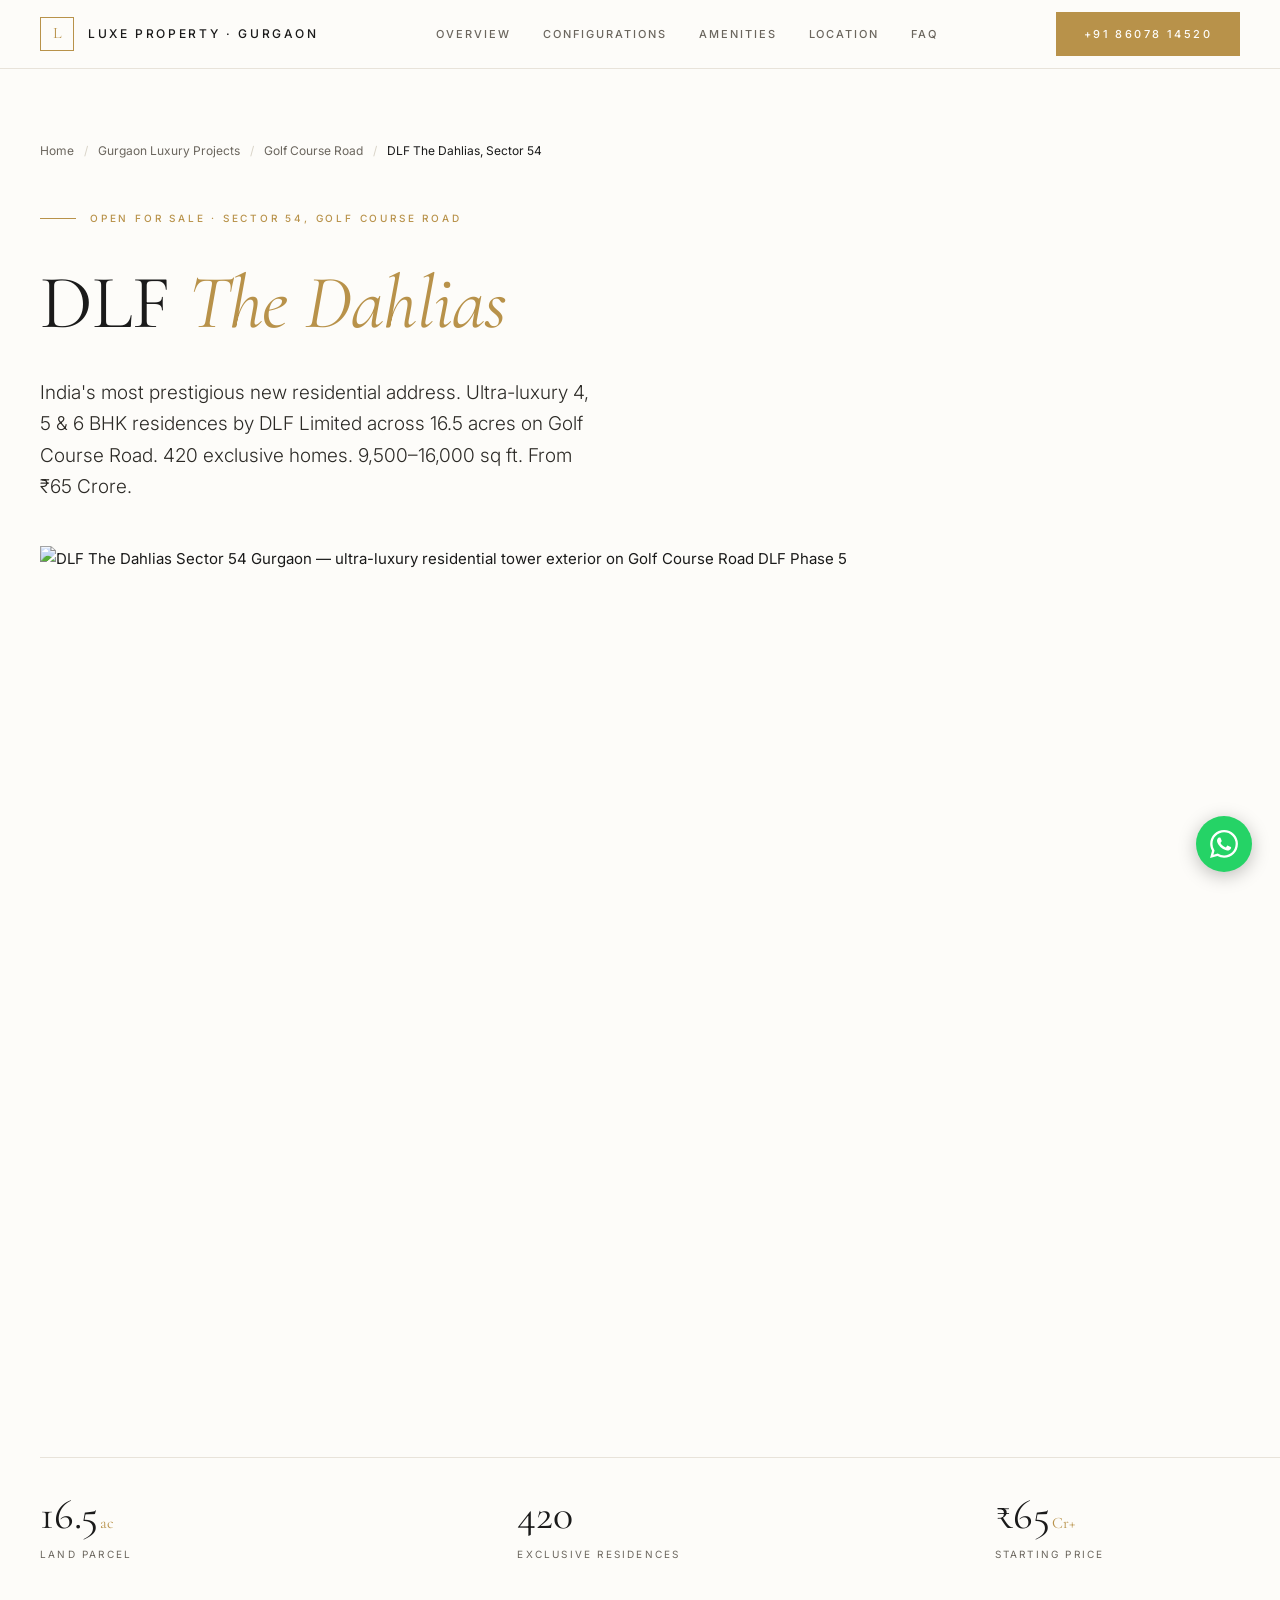
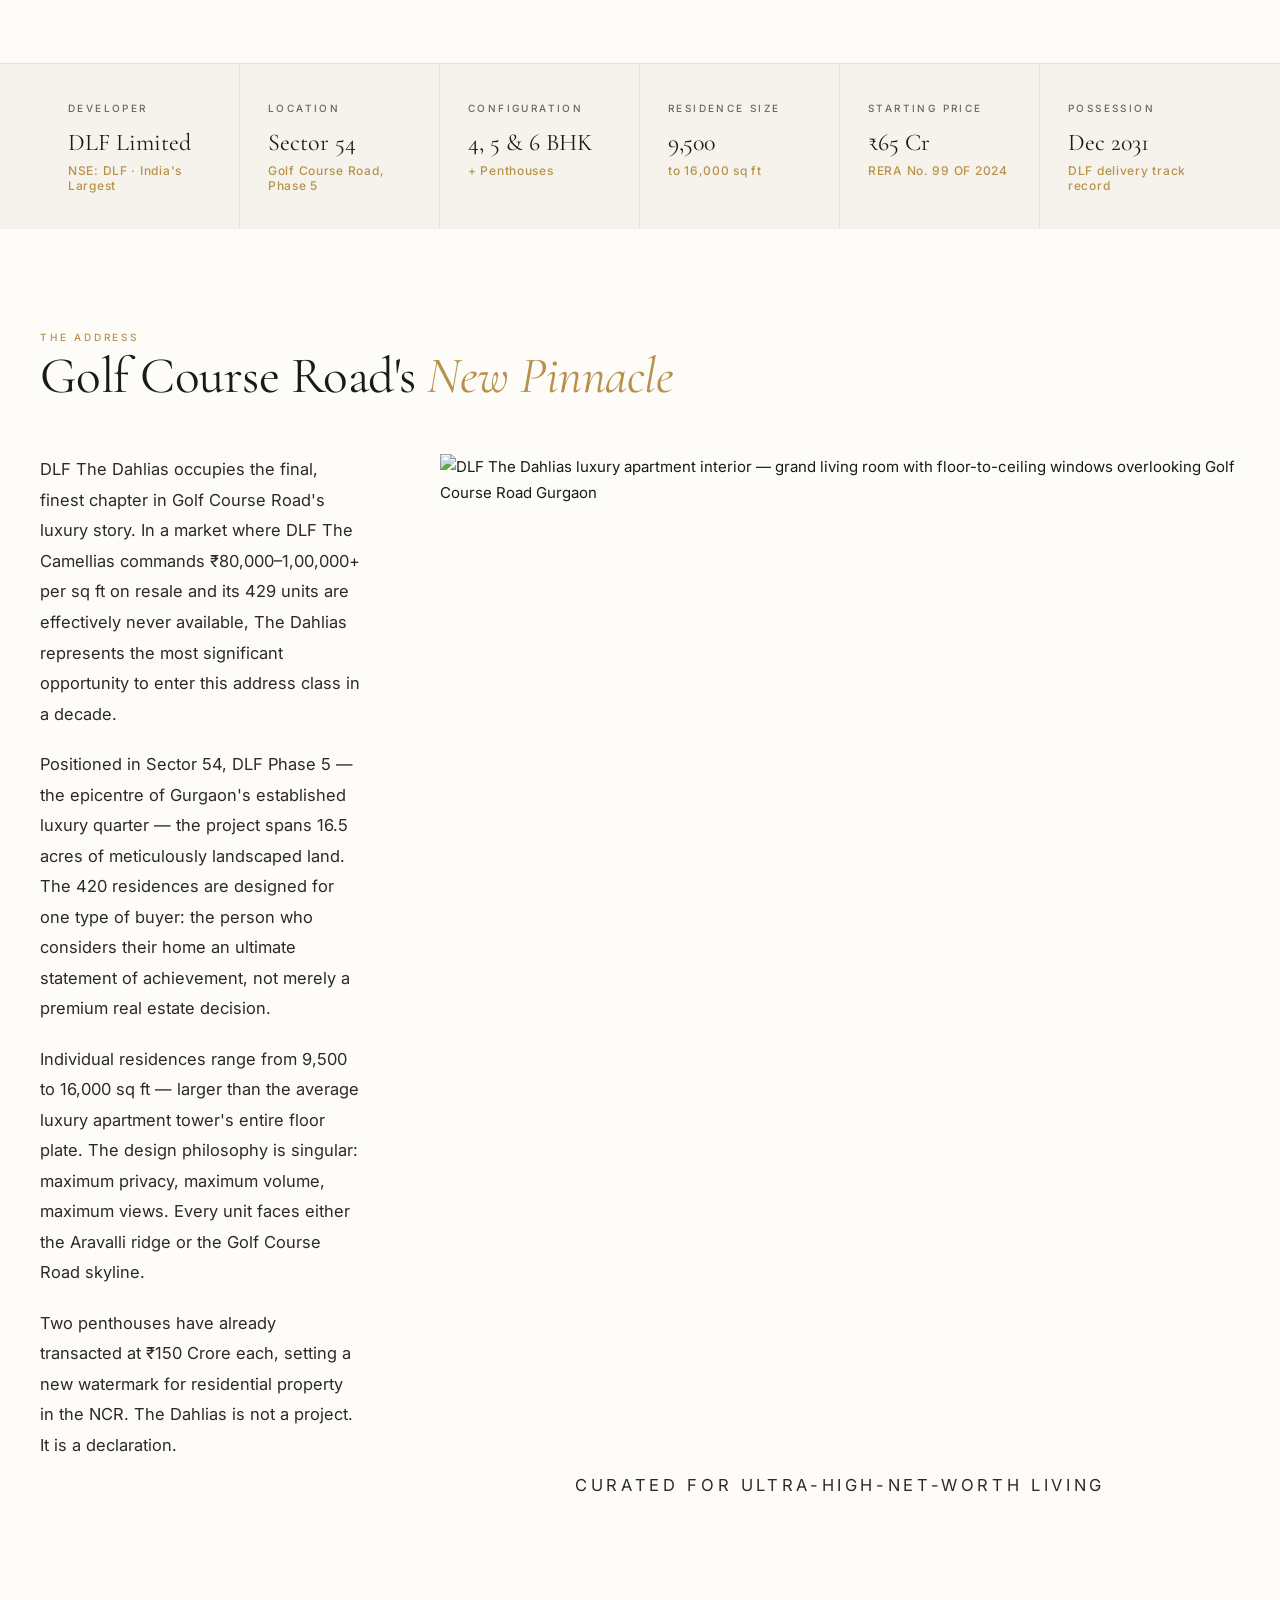
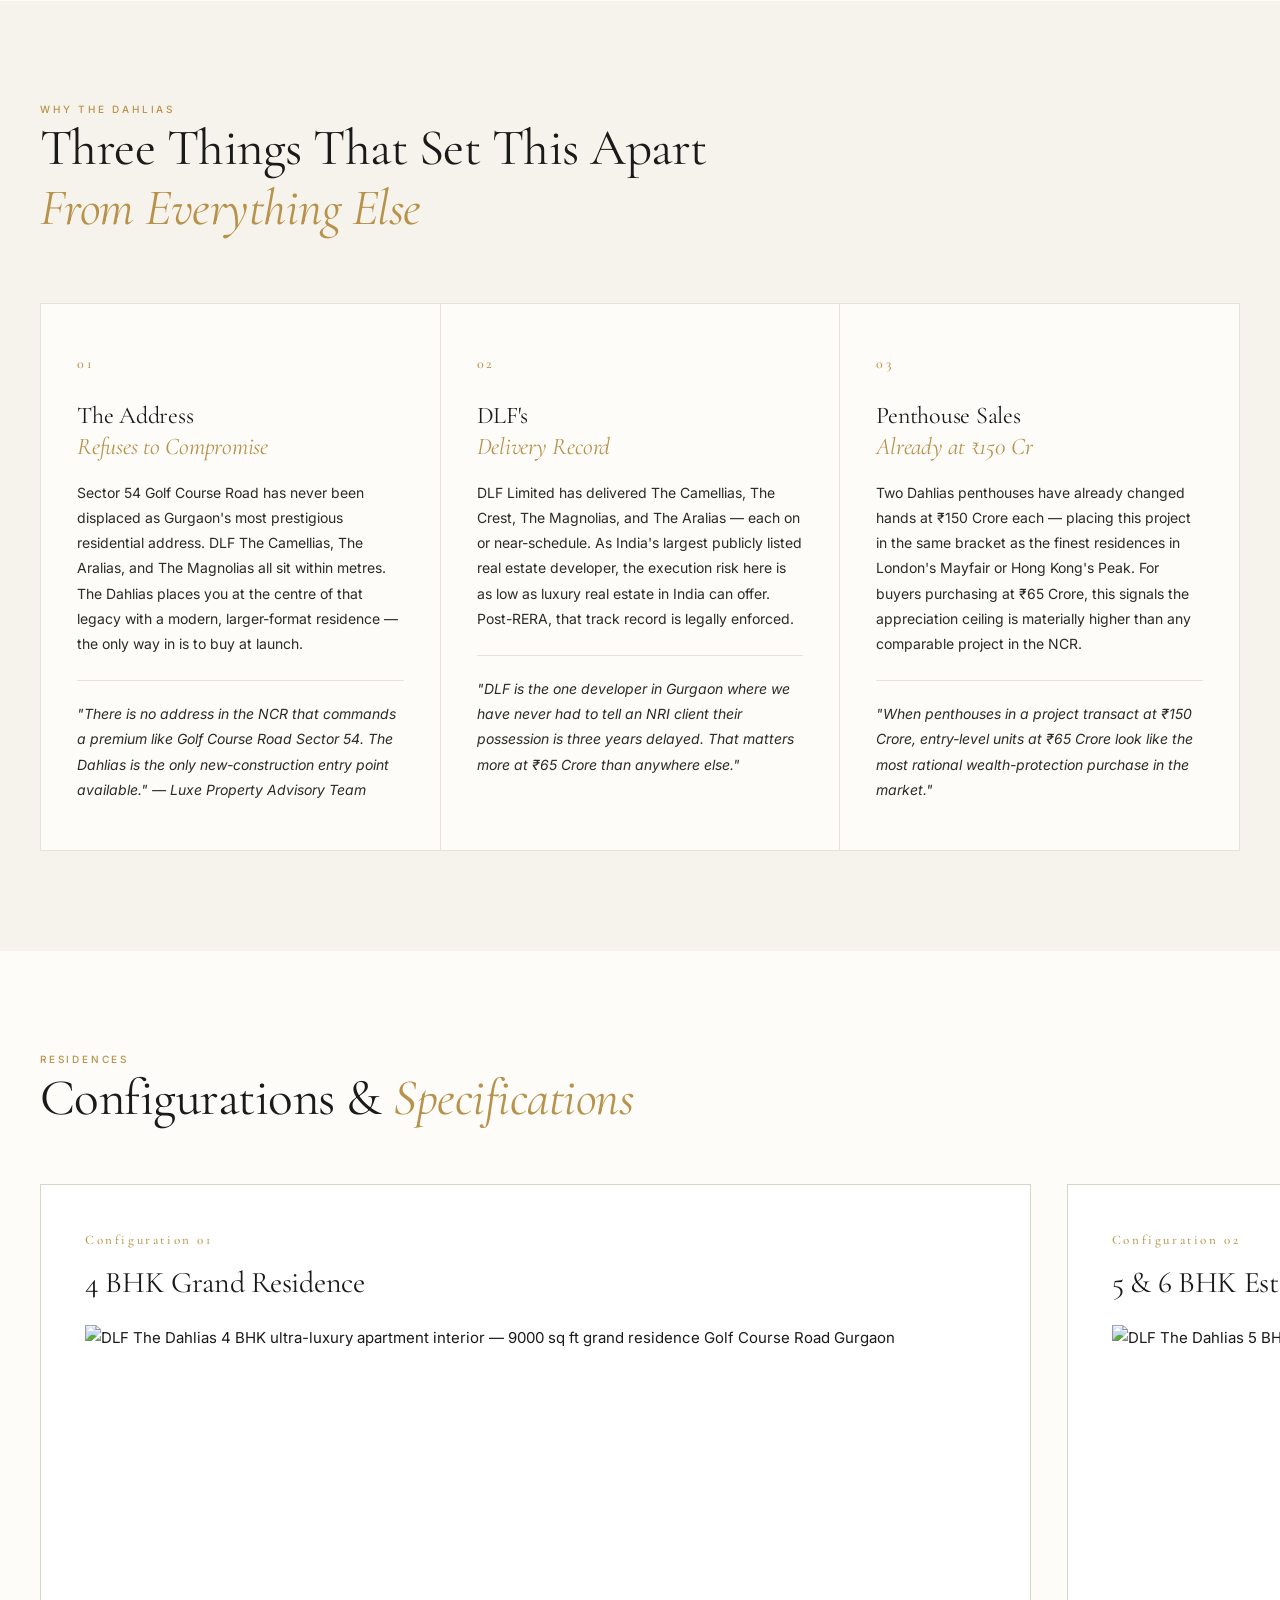
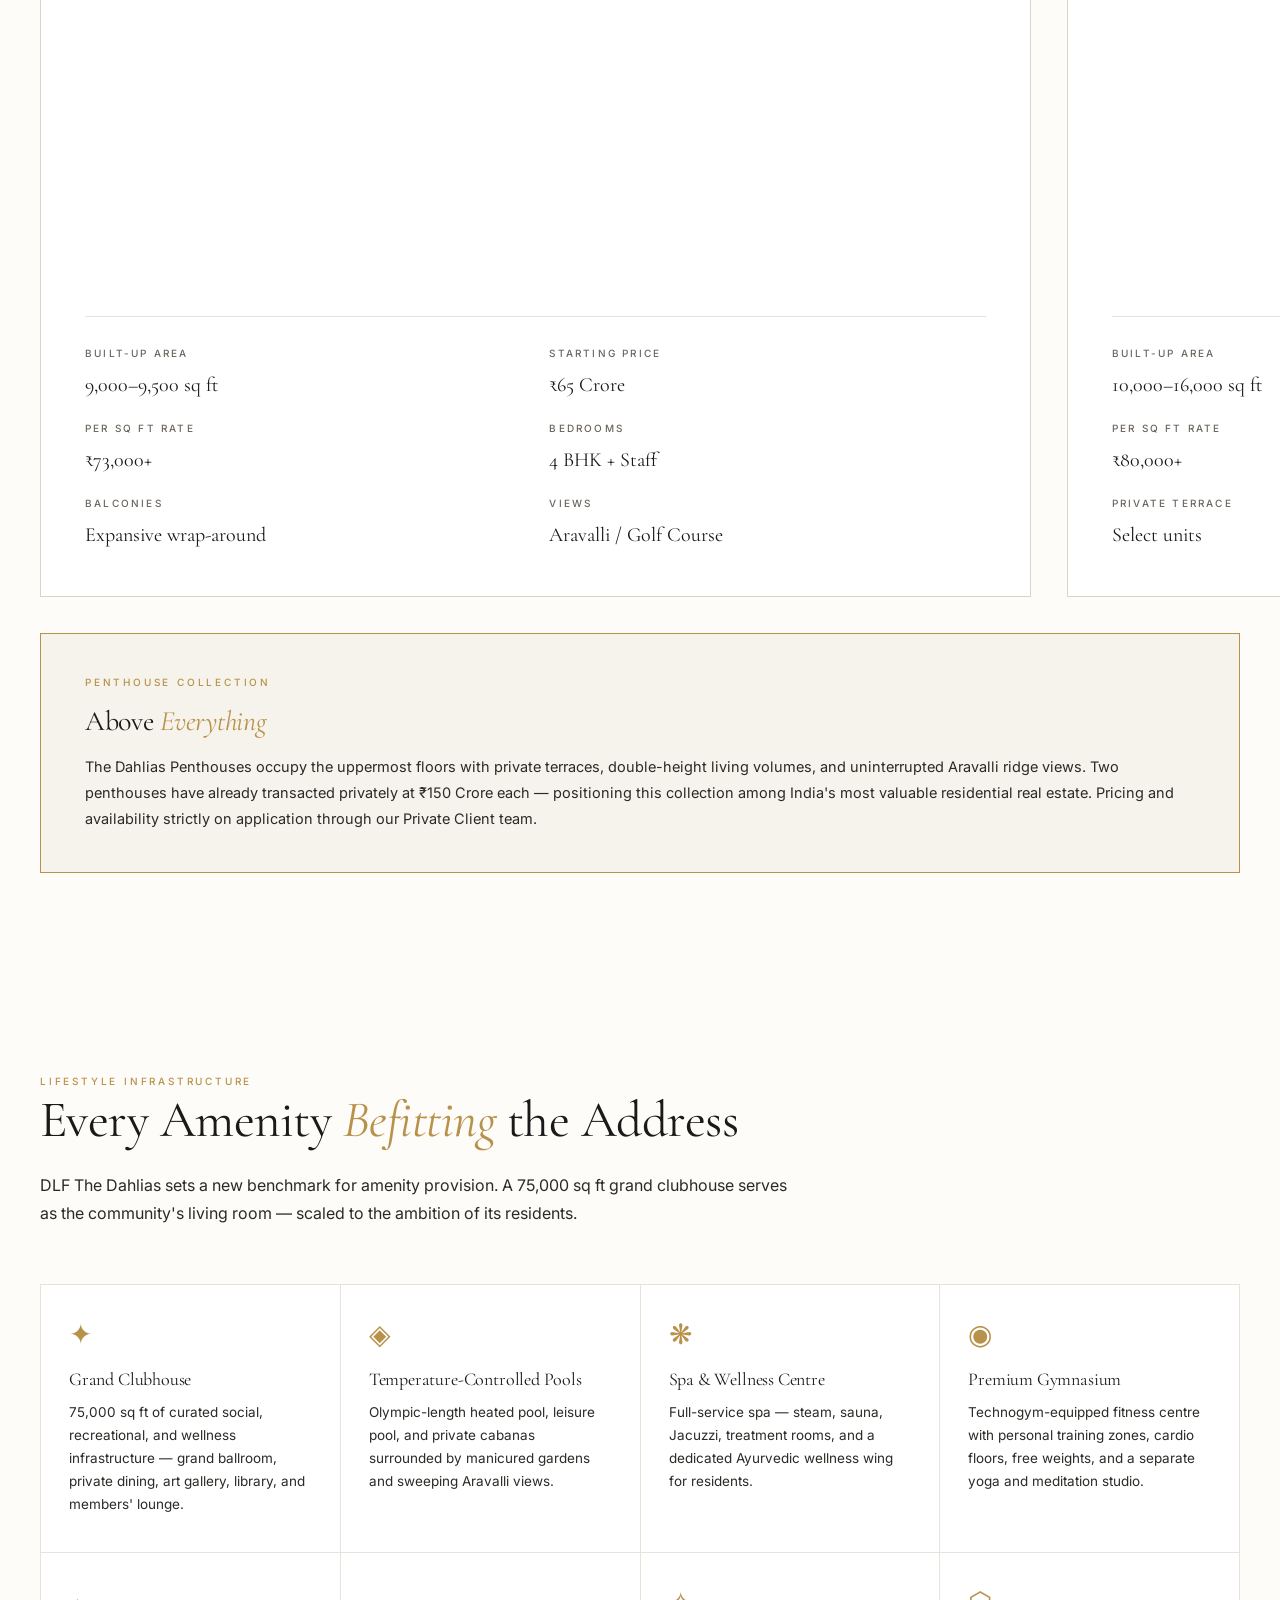
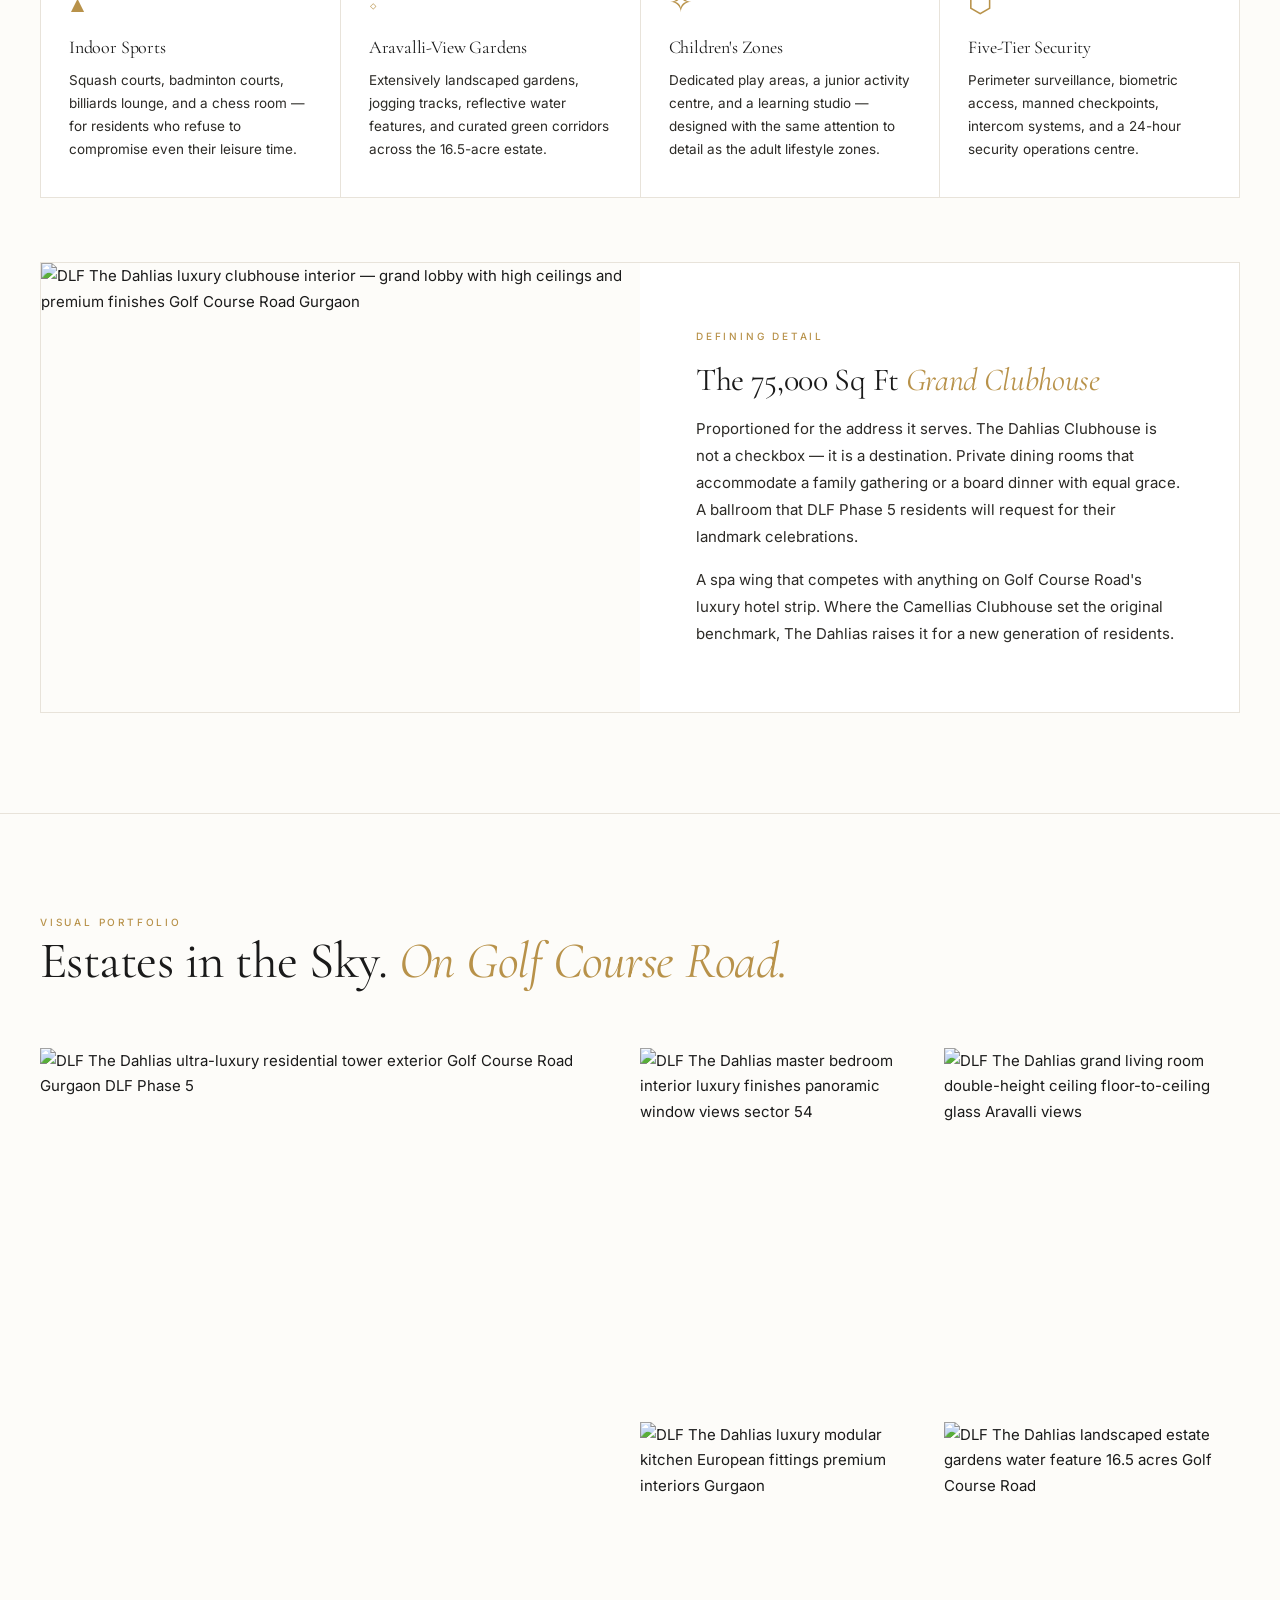
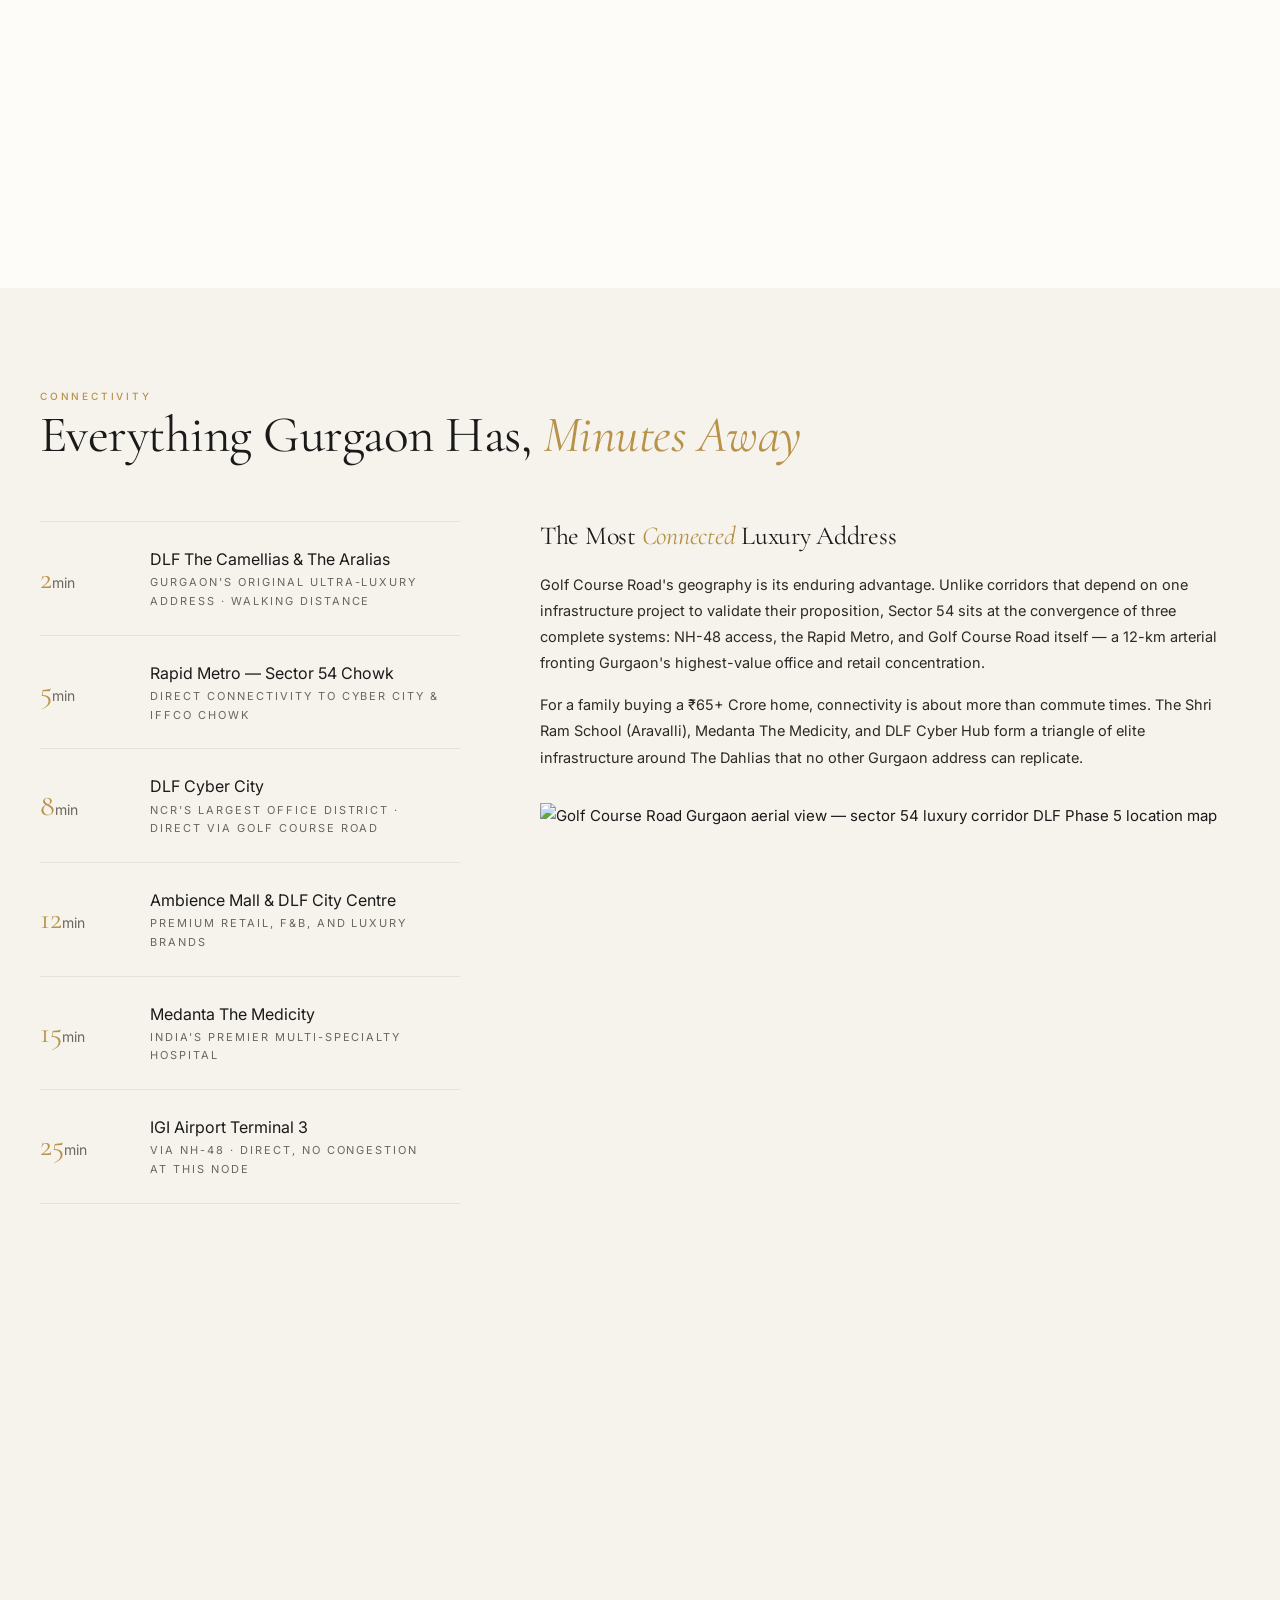
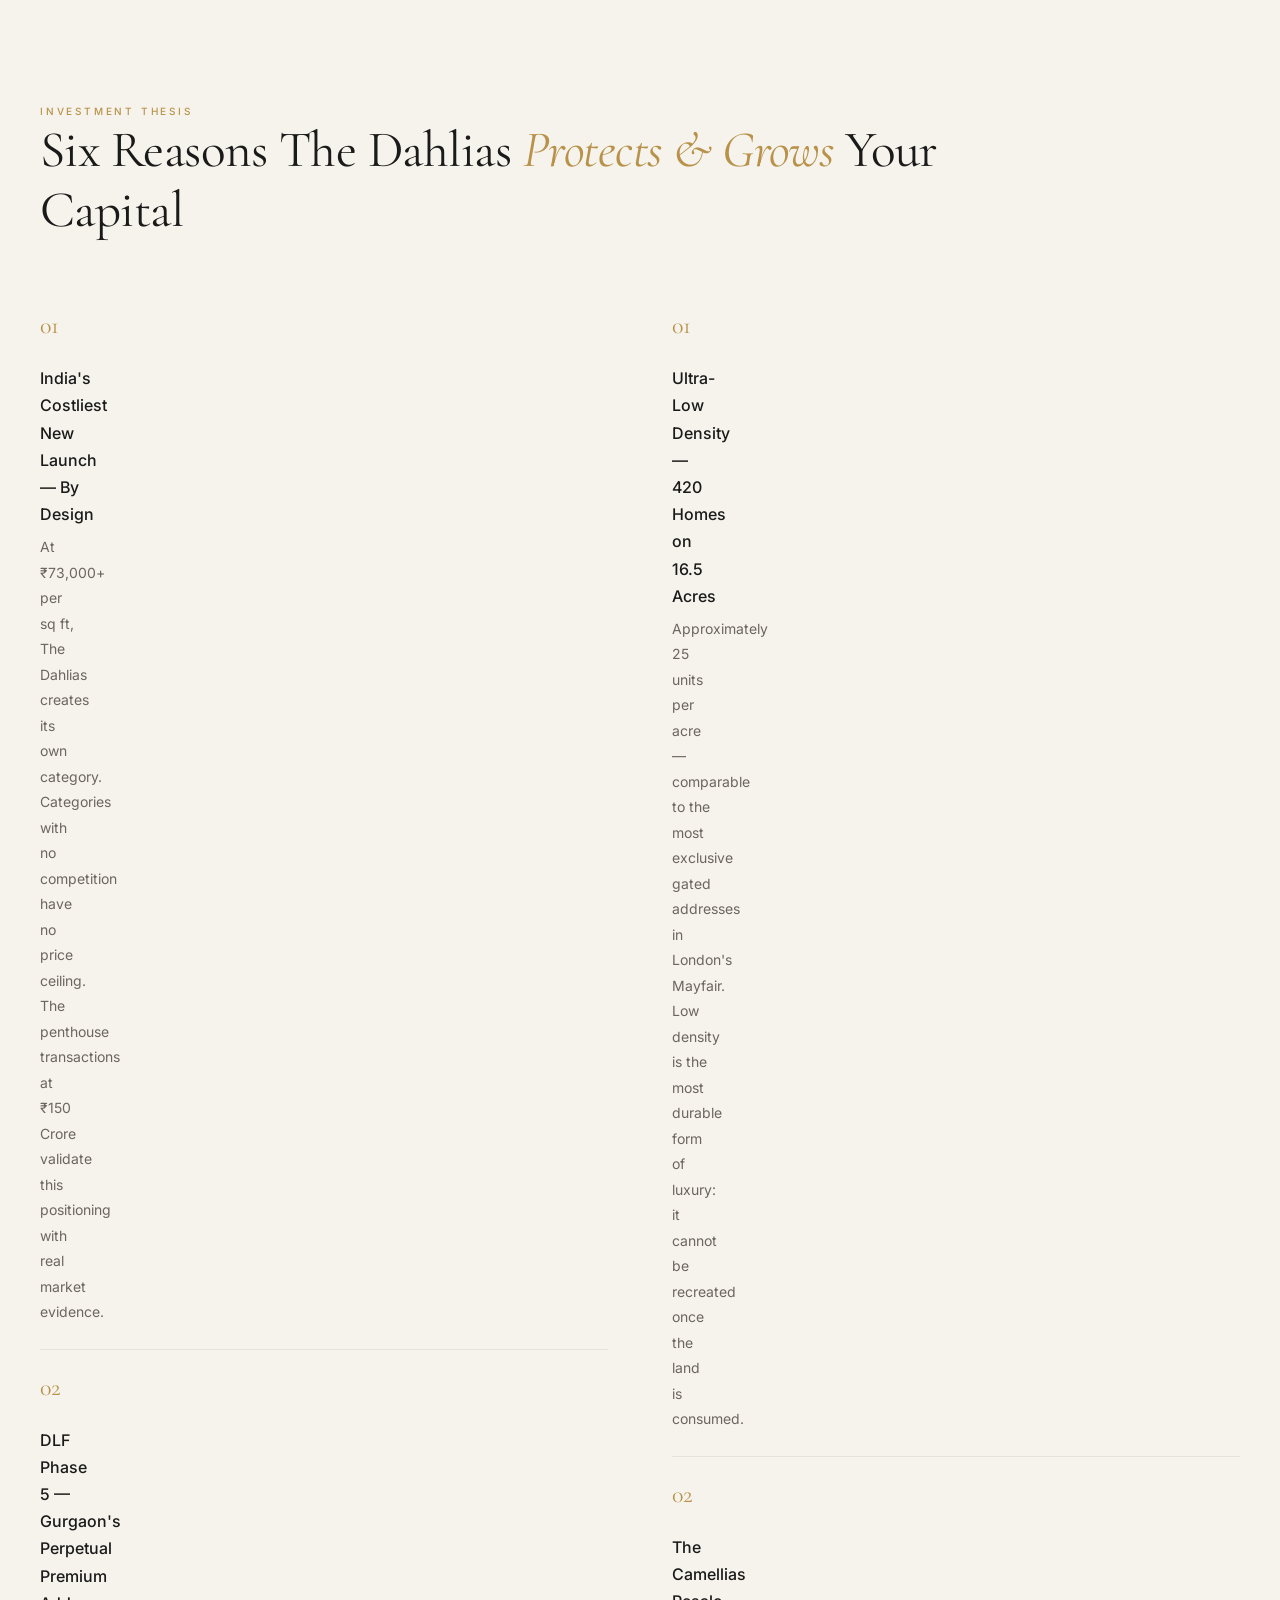
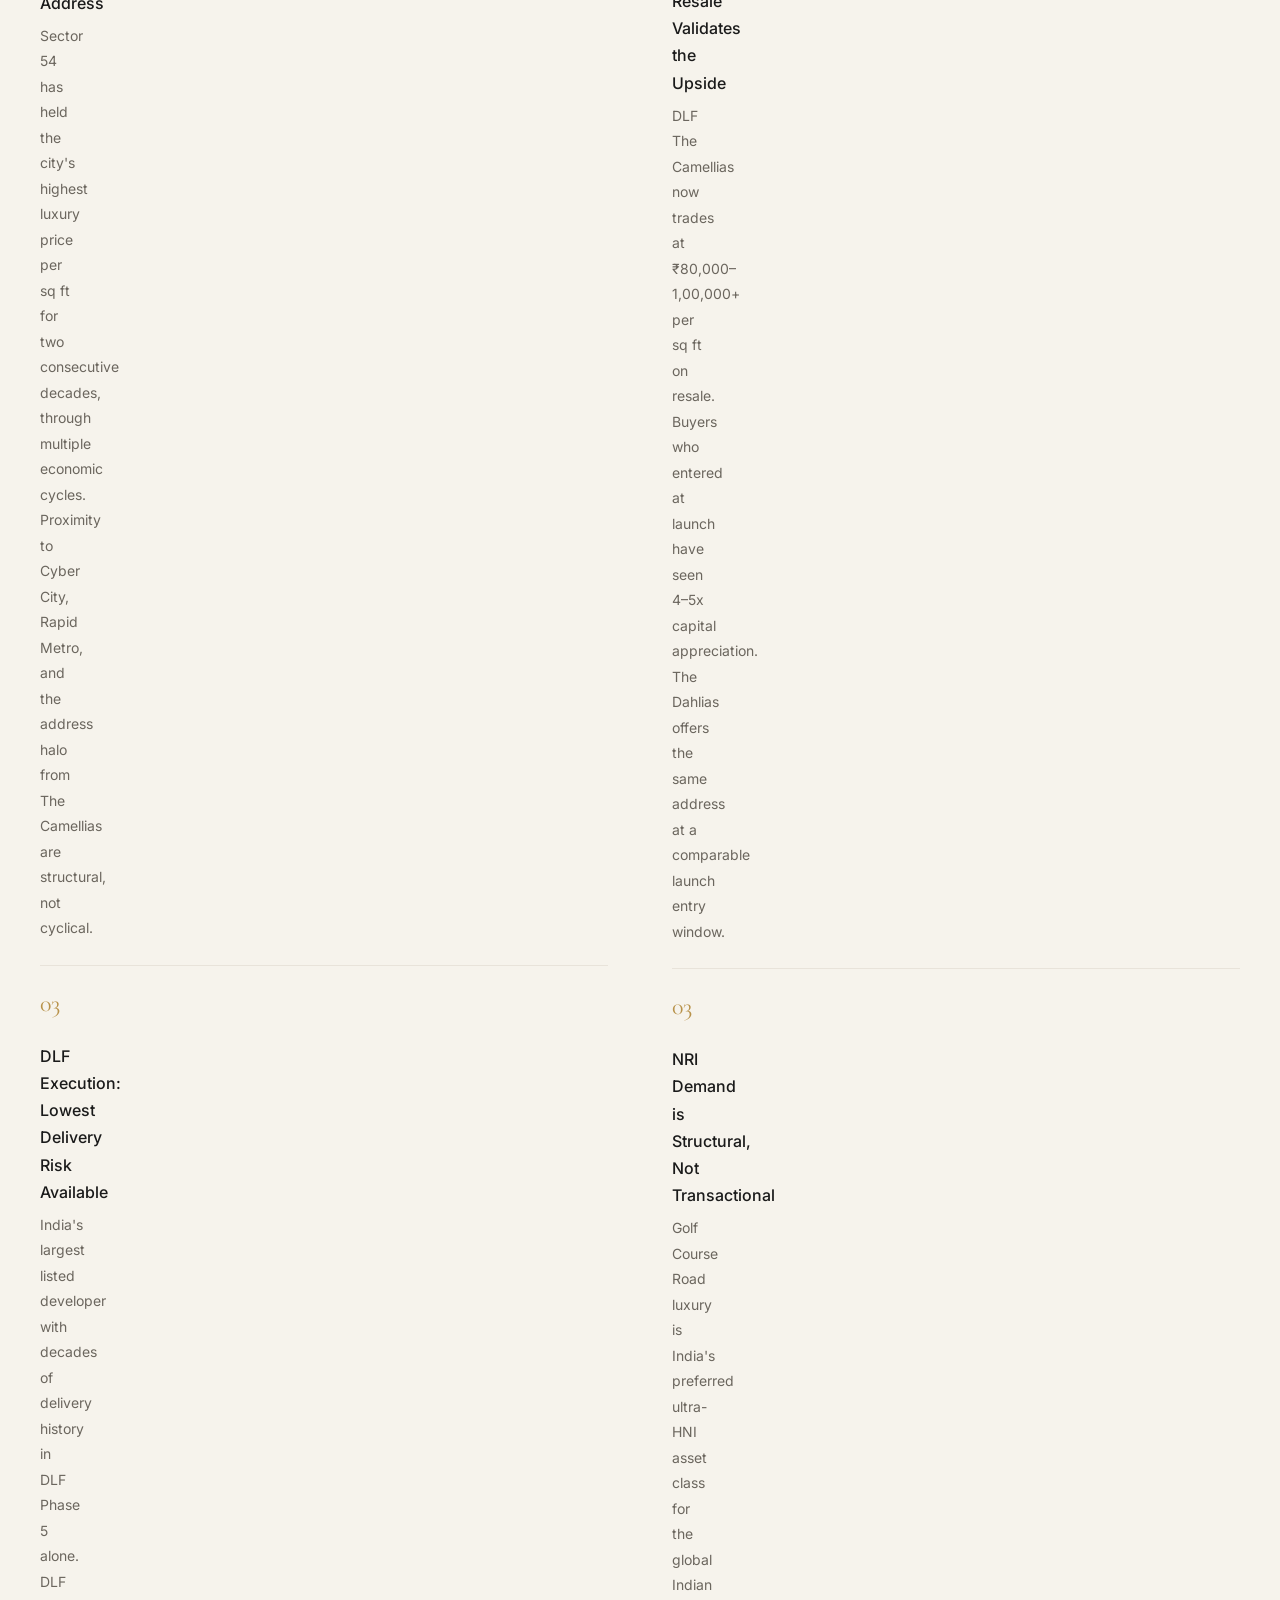
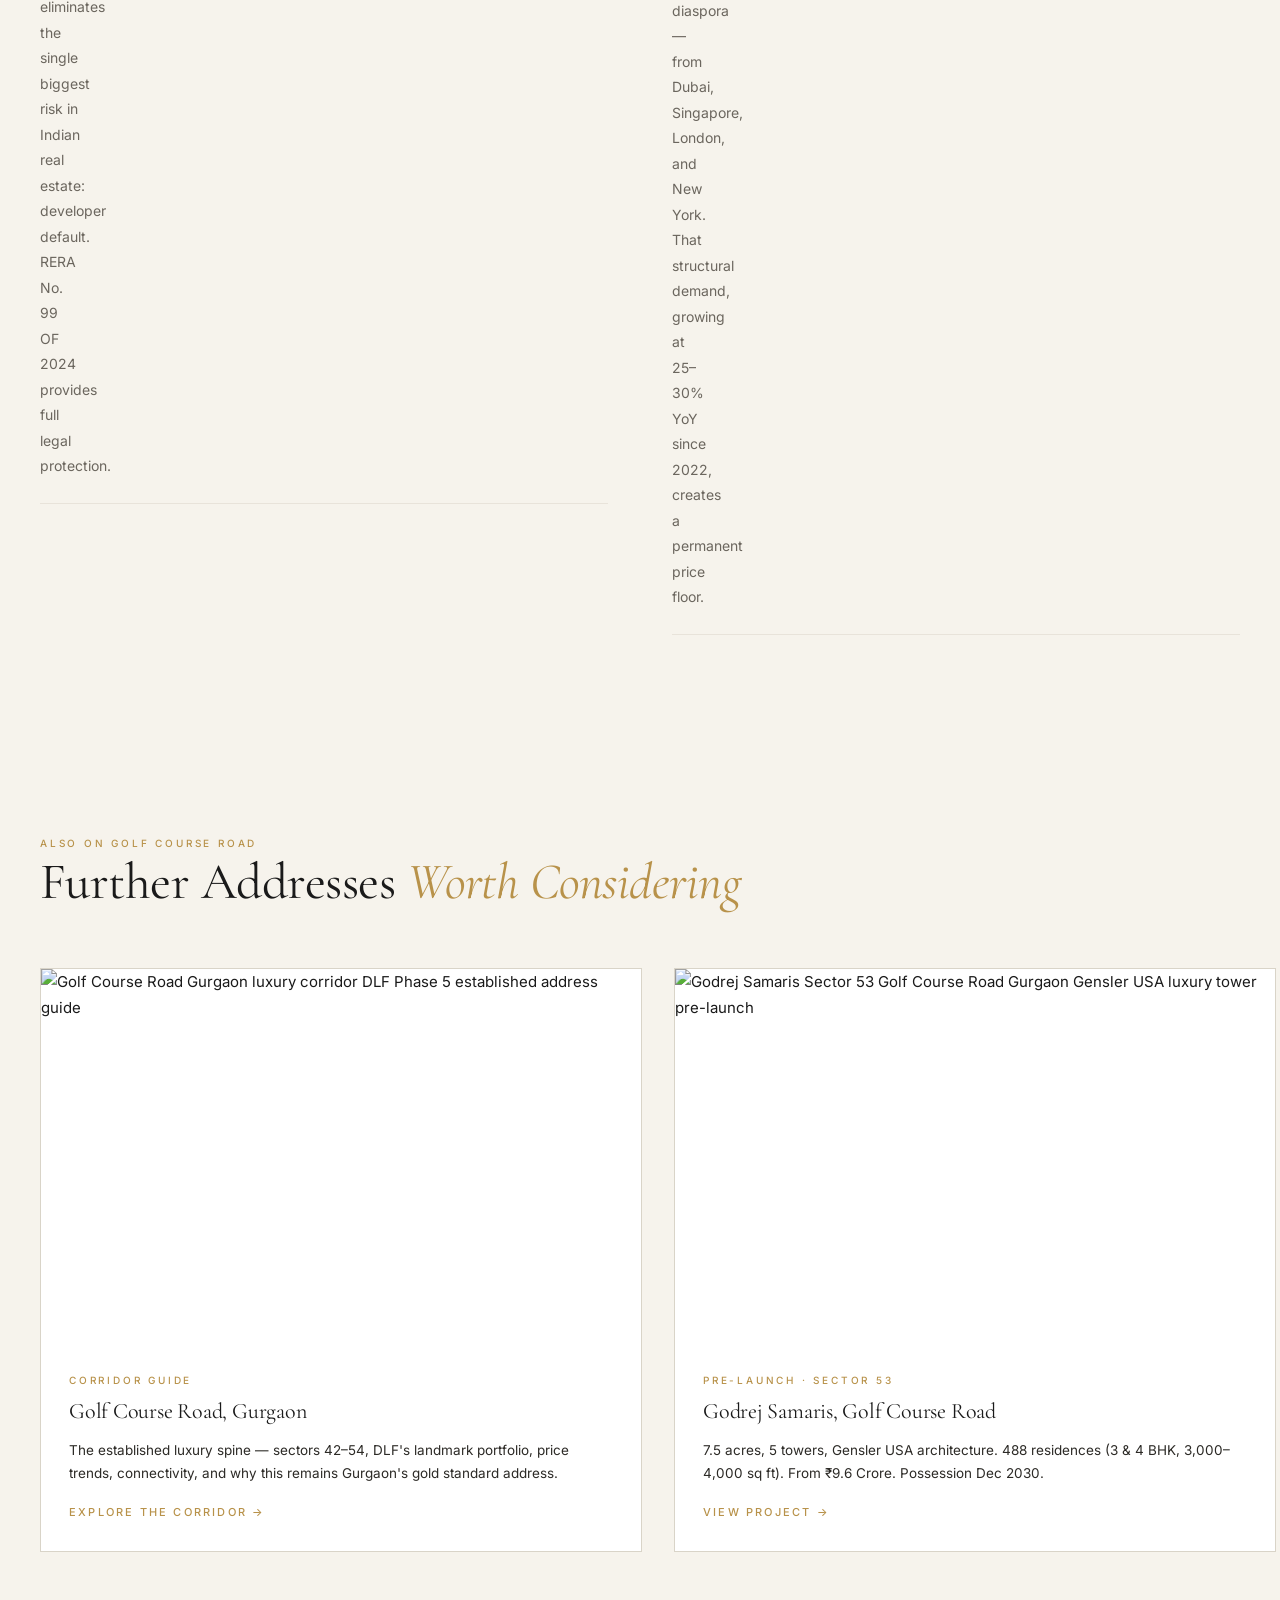
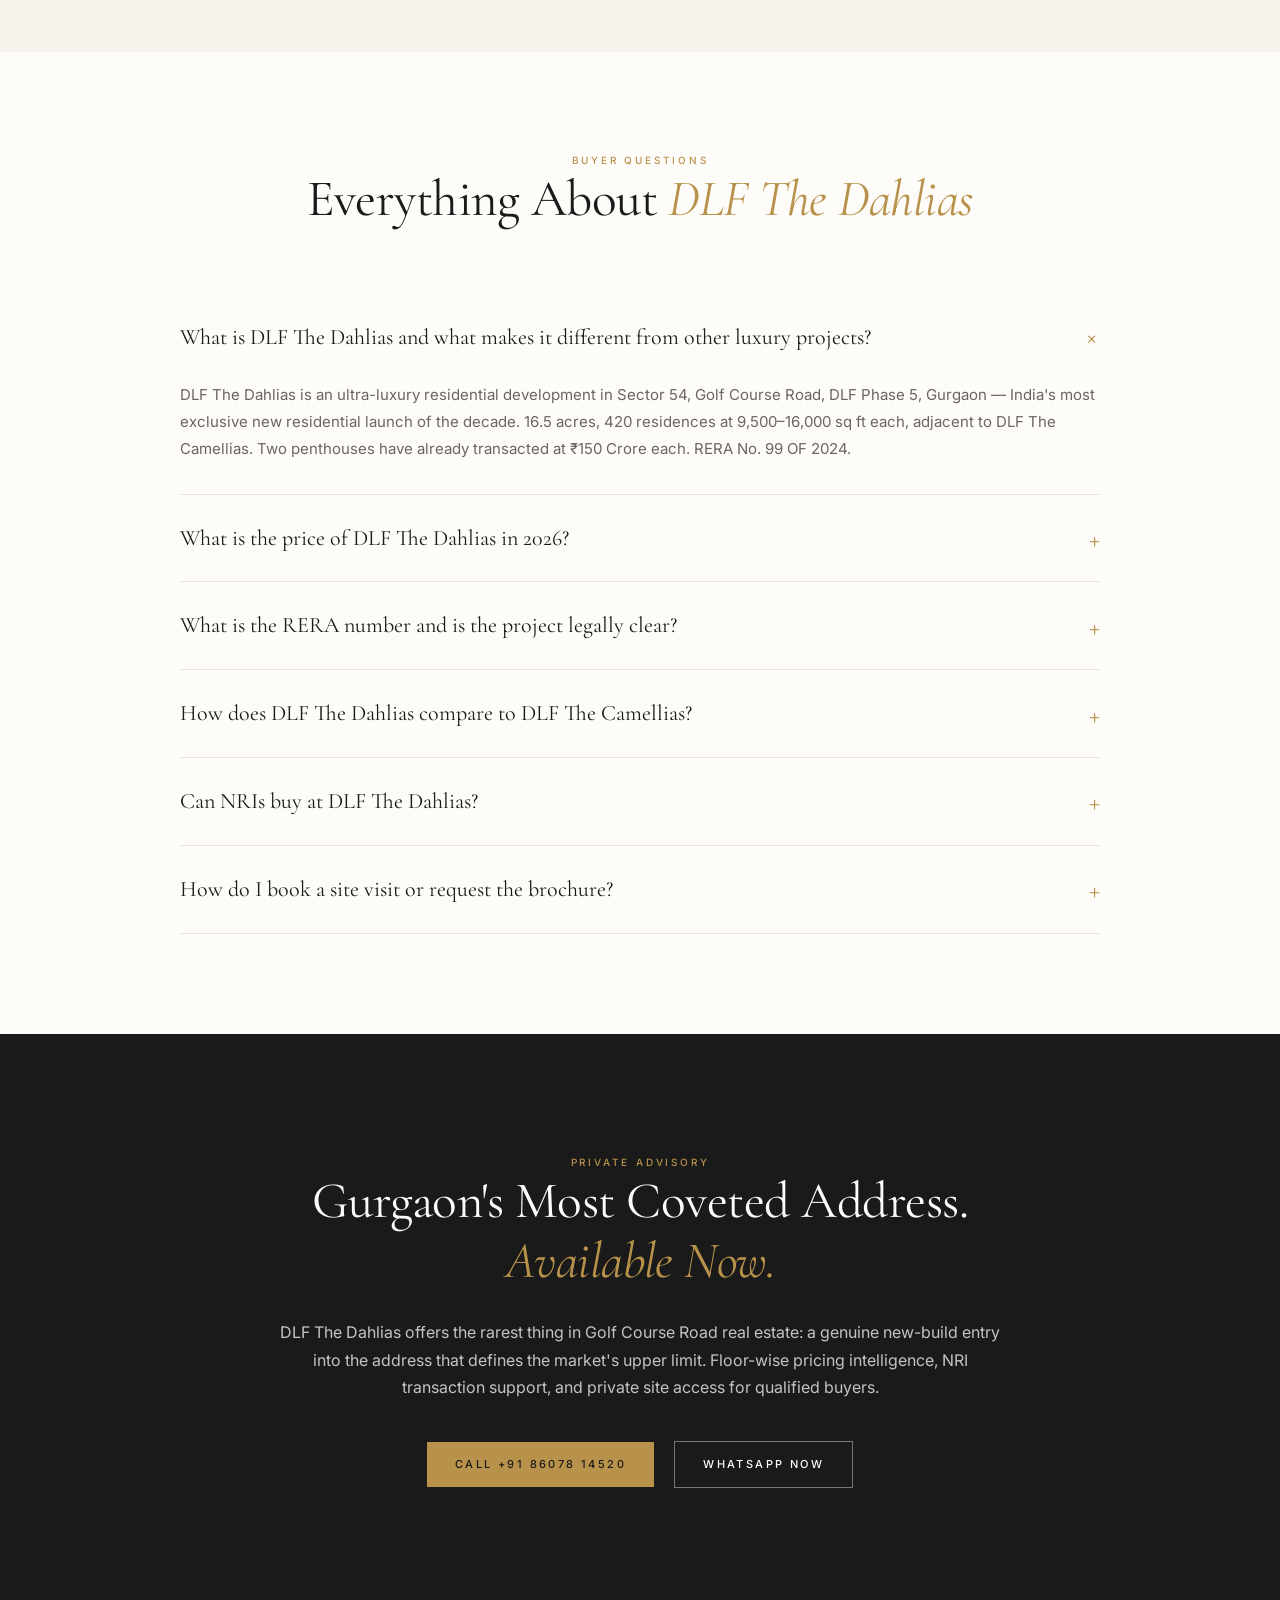
==== commit 6db9e74a: "Update contact numbers and WhatsApp links across multiple property pages" ====
--- a/dlf-the-dahlias/index.html
+++ b/dlf-the-dahlias/index.html
@@ -240,7 +240,7 @@
       <a href="#overview">Overview</a><a href="#configurations">Configurations</a>
       <a href="#amenities">Amenities</a><a href="#location">Location</a><a href="#faq">FAQ</a>
     </nav>
-    <a href="tel:+919810790043" class="cta-top">+91 98107 90043</a>
+    <a href="tel:+918607814520" class="cta-top">+91 86078 14520</a>
   </div>
 </header>
 
@@ -295,7 +295,7 @@
             <button type="submit" class="submit">Request Private Brochure →</button>
           </form>
           <div class="divider">or connect directly</div>
-          <a href="https://wa.me/919810790043?text=I'm%20interested%20in%20DLF%20The%20Dahlias%20Sector%2054%20Gurgaon" class="whatsapp" rel="noopener" target="_blank">WhatsApp +91 98107 90043</a>
+          <a href="https://wa.me/918607814520?text=I'm%20interested%20in%20DLF%20The%20Dahlias%20Sector%2054%20Gurgaon" class="whatsapp" rel="noopener" target="_blank">WhatsApp +91 86078 14520</a>
           <p class="confidential">Strictly confidential · RERA No. 99 OF 2024</p>
         </div>
       </aside>
@@ -543,7 +543,7 @@
       </div>
       <div class="faq-item">
         <button class="faq-q" aria-expanded="false">How do I book a site visit or request the brochure?</button>
-        <div class="faq-a">Site visits are strictly by appointment for pre-qualified buyers. Submit the registration form on this page, call +91 98107 90043, or WhatsApp the same number. Complimentary chauffeur transfer from anywhere in Gurgaon or Delhi for qualified enquiries. Private Client Advisors respond within 2 hours.</div>
+        <div class="faq-a">Site visits are strictly by appointment for pre-qualified buyers. Submit the registration form on this page, call +91 86078 14520, or WhatsApp the same number. Complimentary chauffeur transfer from anywhere in Gurgaon or Delhi for qualified enquiries. Private Client Advisors respond within 2 hours.</div>
       </div>
     </div>
   </div>
@@ -554,8 +554,8 @@
     <div class="eyebrow">Private Advisory</div>
     <h2>Gurgaon's Most Coveted Address.<br><em>Available Now.</em></h2>
     <p>DLF The Dahlias offers the rarest thing in Golf Course Road real estate: a genuine new-build entry into the address that defines the market's upper limit. Floor-wise pricing intelligence, NRI transaction support, and private site access for qualified buyers.</p>
-    <a href="tel:+919810790043" class="cta-top">Call +91 98107 90043</a>
-    <a href="https://wa.me/919810790043?text=I'm%20interested%20in%20DLF%20The%20Dahlias%20Sector%2054%20Gurgaon" class="cta-outline" rel="noopener" target="_blank">WhatsApp Now</a>
+    <a href="tel:+918607814520" class="cta-top">Call +91 86078 14520</a>
+    <a href="https://wa.me/918607814520?text=I'm%20interested%20in%20DLF%20The%20Dahlias%20Sector%2054%20Gurgaon" class="cta-outline" rel="noopener" target="_blank">WhatsApp Now</a>
   </div>
 </section>
 
@@ -568,7 +568,7 @@
         <p>Gurgaon's most trusted luxury real estate advisory — serving HNI and NRI buyers with pre-launch access, market intelligence, and honest counsel.</p>
         <div style="margin-top:24px;font-size:13px;">
           <div style="font-size:10px;letter-spacing:.2em;text-transform:uppercase;color:rgba(253,252,249,.5);font-weight:500;margin-bottom:4px;">Call / WhatsApp</div>
-          <a href="tel:+919810790043" style="color:var(--gold);">+91 98107 90043</a>
+          <a href="tel:+918607814520" style="color:var(--gold);">+91 86078 14520</a>
         </div>
         <div style="margin-top:12px;font-size:13px;">
           <div style="font-size:10px;letter-spacing:.2em;text-transform:uppercase;color:rgba(253,252,249,.5);font-weight:500;margin-bottom:4px;">Email</div>
@@ -612,7 +612,7 @@
   </div>
 </footer>
 
-<a class="wa-float" href="https://wa.me/919810790043?text=I'm%20interested%20in%20DLF%20The%20Dahlias%20Sector%2054%20Gurgaon" rel="noopener" target="_blank" aria-label="WhatsApp Luxe Property">
+<a class="wa-float" href="https://wa.me/918607814520?text=I'm%20interested%20in%20DLF%20The%20Dahlias%20Sector%2054%20Gurgaon" rel="noopener" target="_blank" aria-label="WhatsApp Luxe Property">
   <svg viewBox="0 0 24 24" xmlns="http://www.w3.org/2000/svg"><path d="M17.472 14.382c-.297-.149-1.758-.867-2.03-.967-.273-.099-.471-.148-.67.15-.197.297-.767.966-.94 1.164-.173.199-.347.223-.644.075-.297-.15-1.255-.463-2.39-1.475-.883-.788-1.48-1.761-1.653-2.059-.173-.297-.018-.458.13-.606.134-.133.298-.347.446-.52.149-.174.198-.298.298-.497.099-.198.05-.371-.025-.52-.075-.149-.669-1.612-.916-2.207-.242-.579-.487-.5-.669-.51-.173-.008-.371-.01-.57-.01-.198 0-.52.074-.792.372-.272.297-1.04 1.016-1.04 2.479 0 1.462 1.065 2.875 1.213 3.074.149.198 2.096 3.2 5.077 4.487.709.306 1.262.489 1.694.625.712.227 1.36.195 1.871.118.571-.085 1.758-.719 2.006-1.413.248-.694.248-1.289.173-1.413-.074-.124-.272-.198-.57-.347m-5.421 7.403h-.004a9.87 9.87 0 01-5.031-1.378l-.361-.214-3.741.982.998-3.648-.235-.374a9.86 9.86 0 01-1.51-5.26c.001-5.45 4.436-9.884 9.888-9.884 2.64 0 5.122 1.03 6.988 2.898a9.825 9.825 0 012.893 6.994c-.003 5.45-4.437 9.884-9.885 9.884m8.413-18.297A11.815 11.815 0 0012.05 0C5.495 0 .16 5.335.157 11.892c0 2.096.547 4.142 1.588 5.945L.057 24l6.305-1.654a11.882 11.882 0 005.683 1.448h.005c6.554 0 11.89-5.335 11.893-11.893a11.821 11.821 0 00-3.48-8.413z"/></svg>
 </a>
 
@@ -663,7 +663,7 @@
     });
     const fullName=[firstName,lastName].filter(Boolean).join(' ');
     const msg=`Hi, I'm ${fullName} (${phone}) — interested in DLF The Dahlias, Sector 54 Gurgaon. Profile: ${buyerType}. Config: ${config}. Please share brochure and pricing.`;
-    window.location.href=`https://wa.me/919810790043?text=${encodeURIComponent(msg)}`;
+    window.location.href=`https://wa.me/918607814520?text=${encodeURIComponent(msg)}`;
   });
 </script>
 </body>
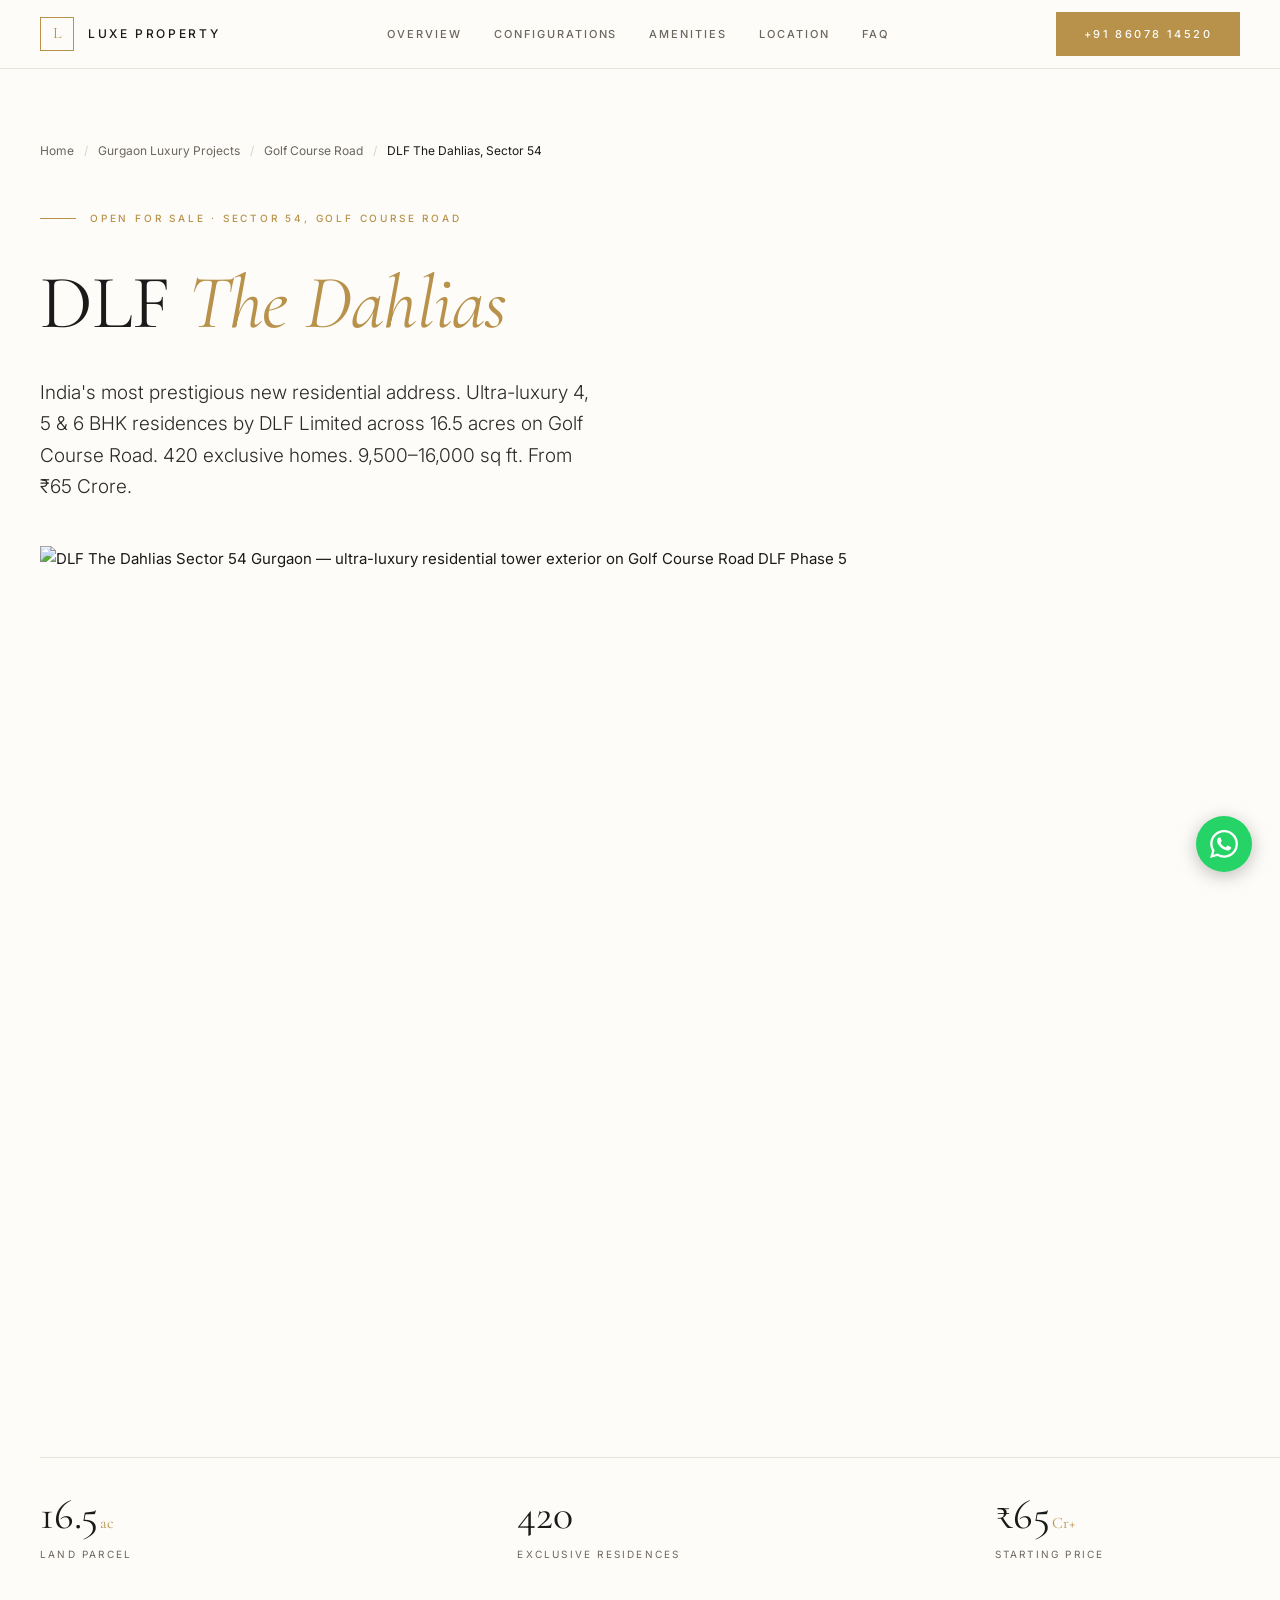
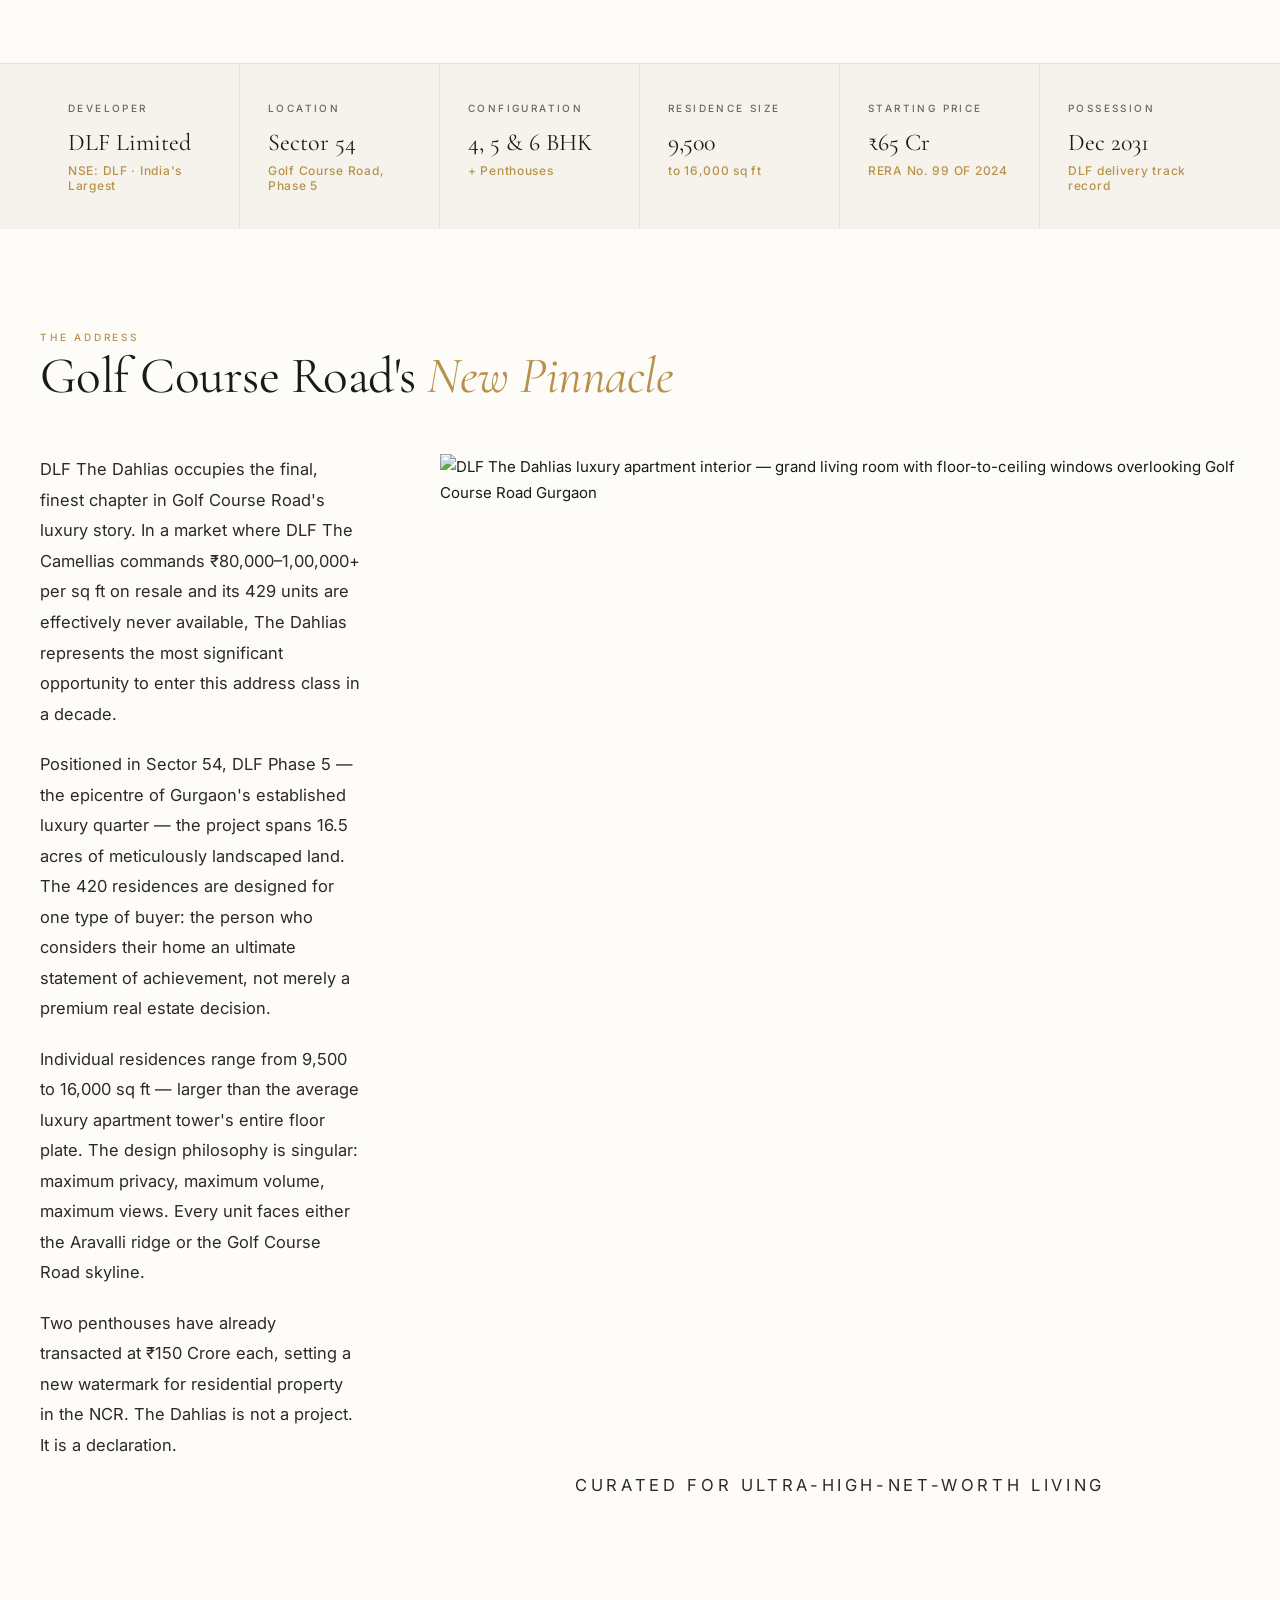
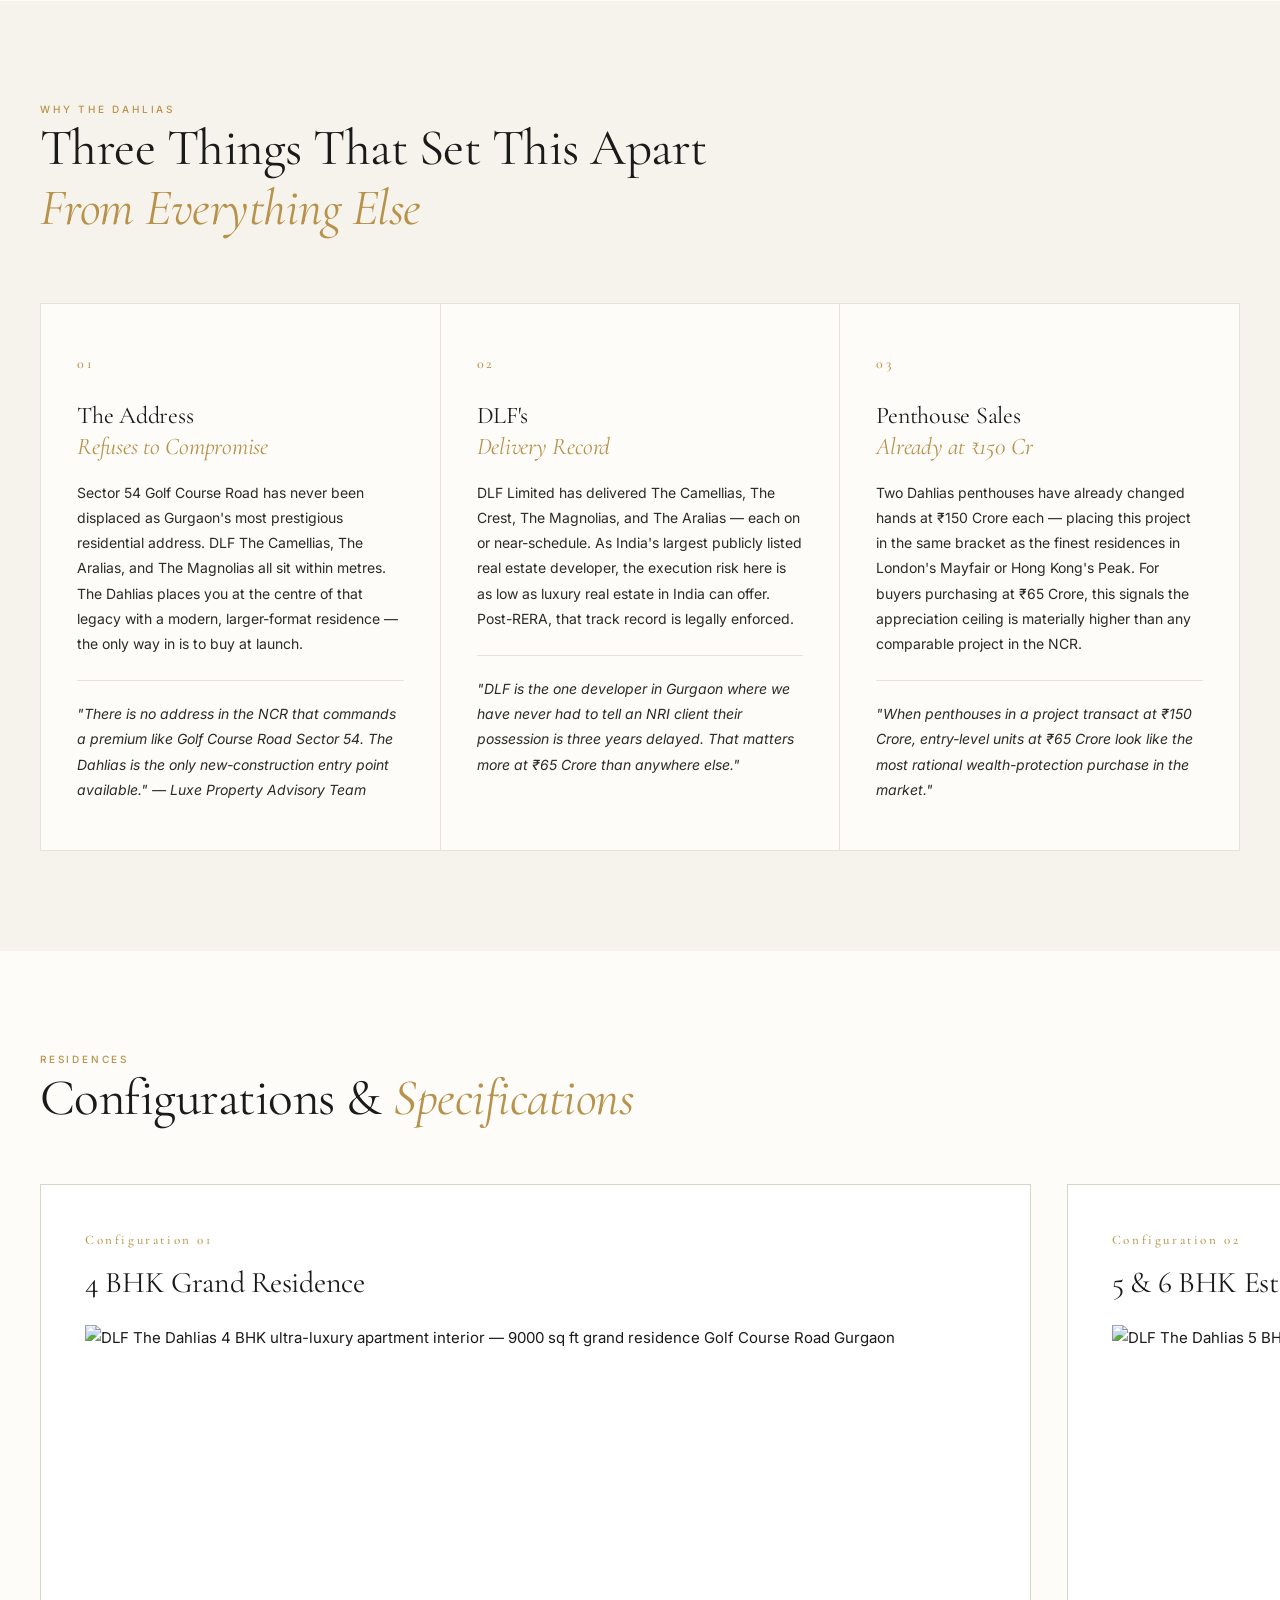
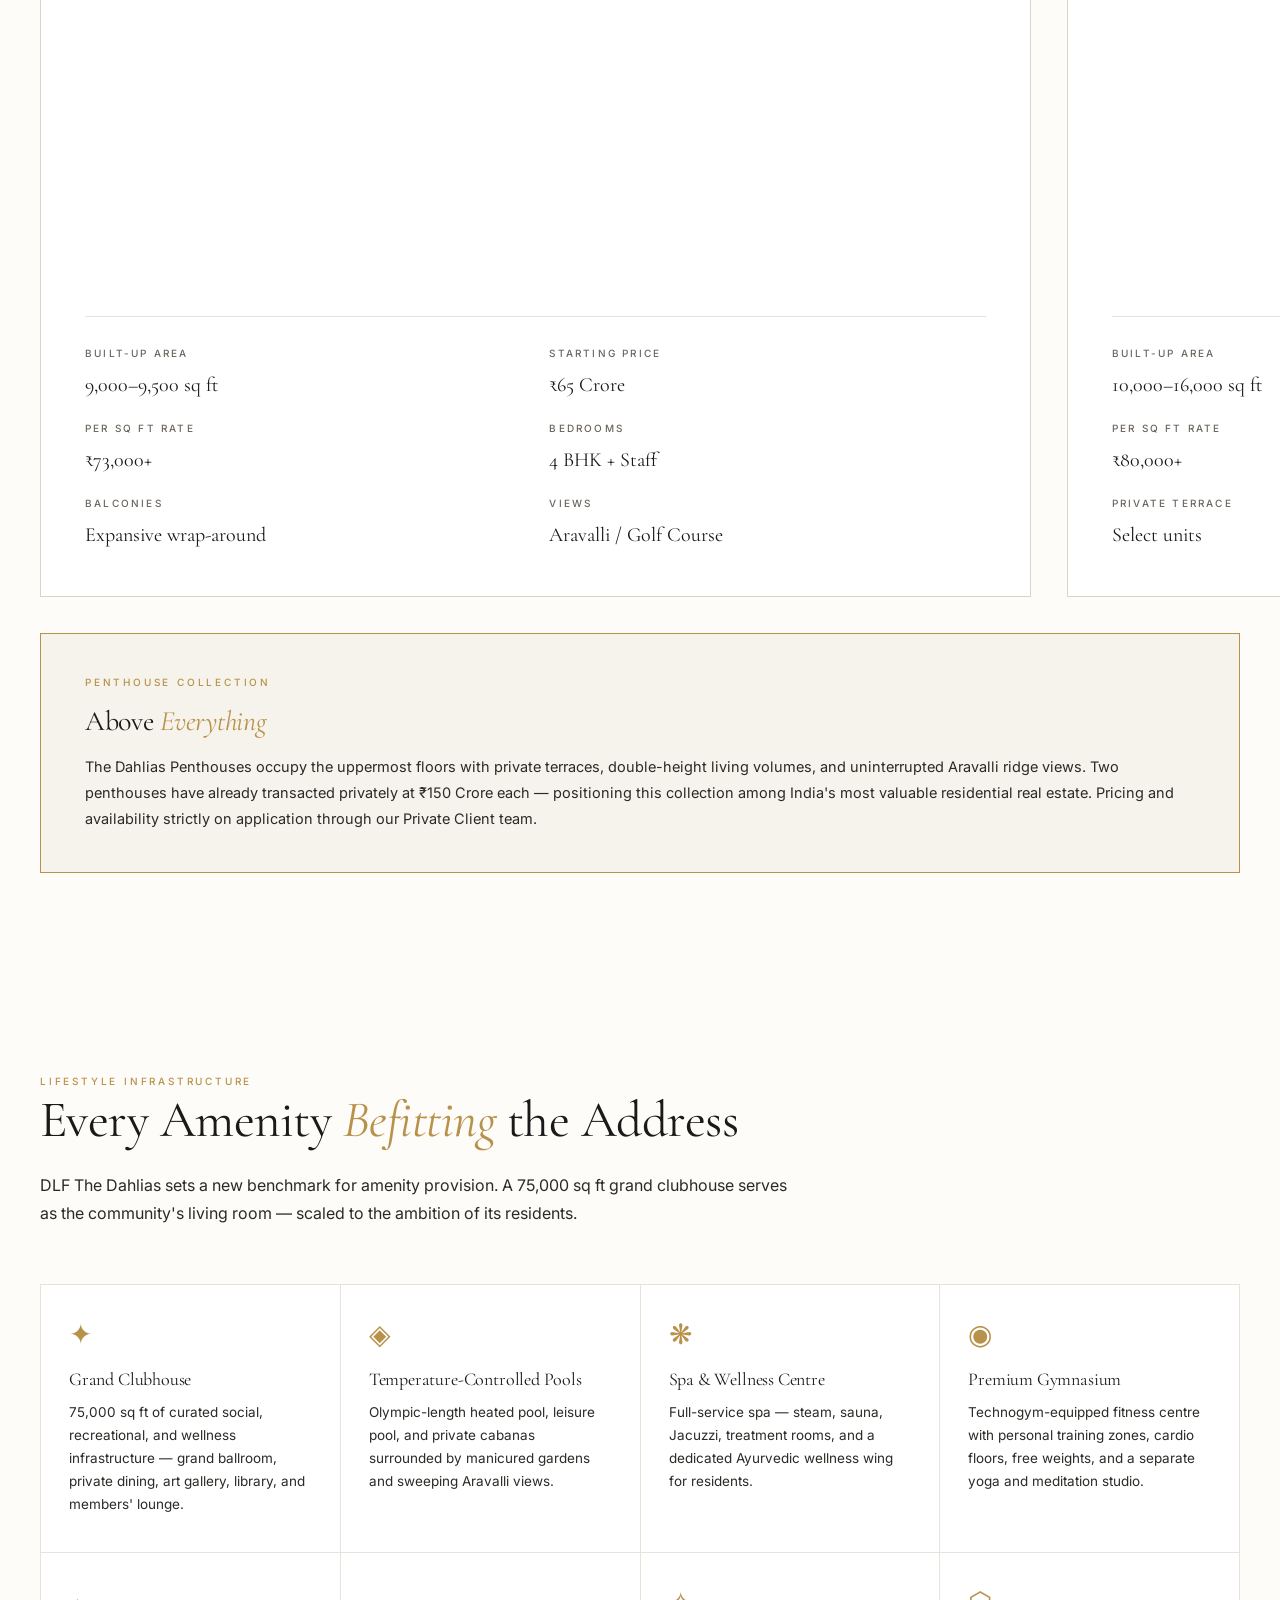
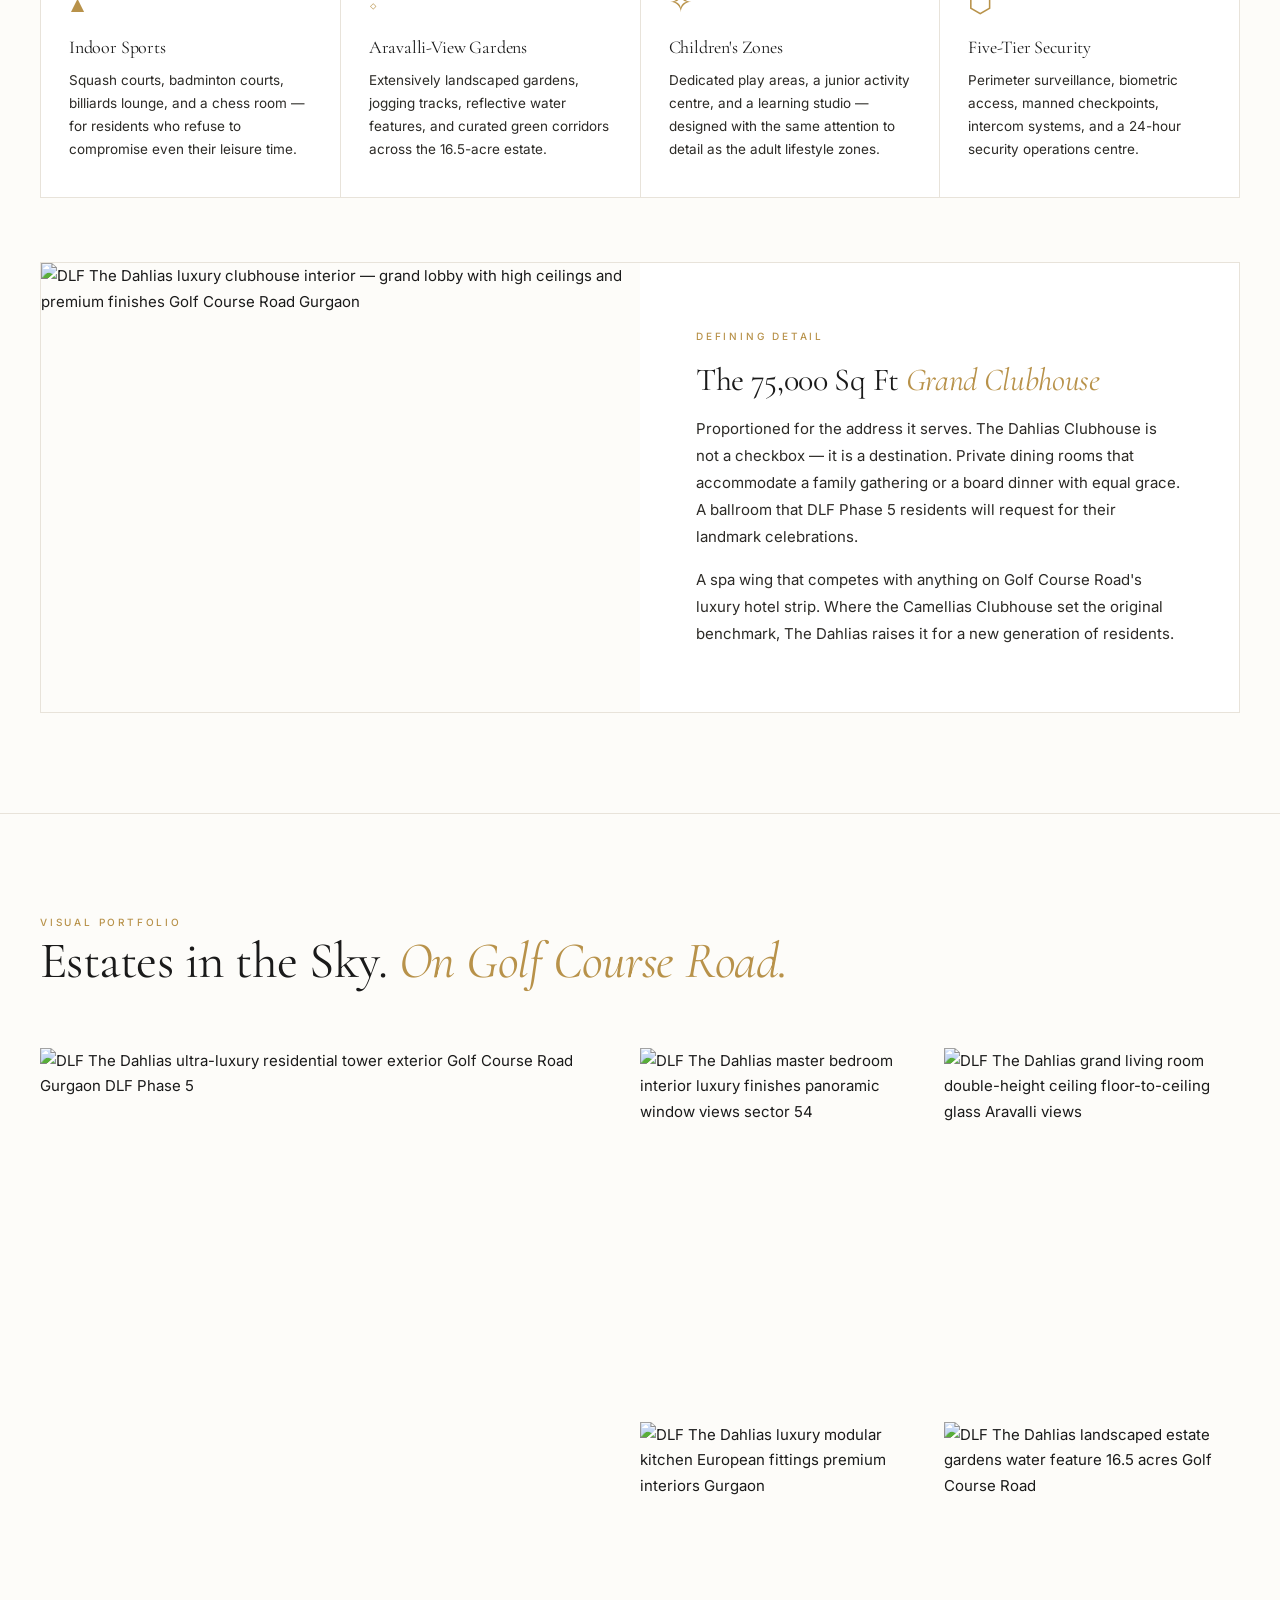
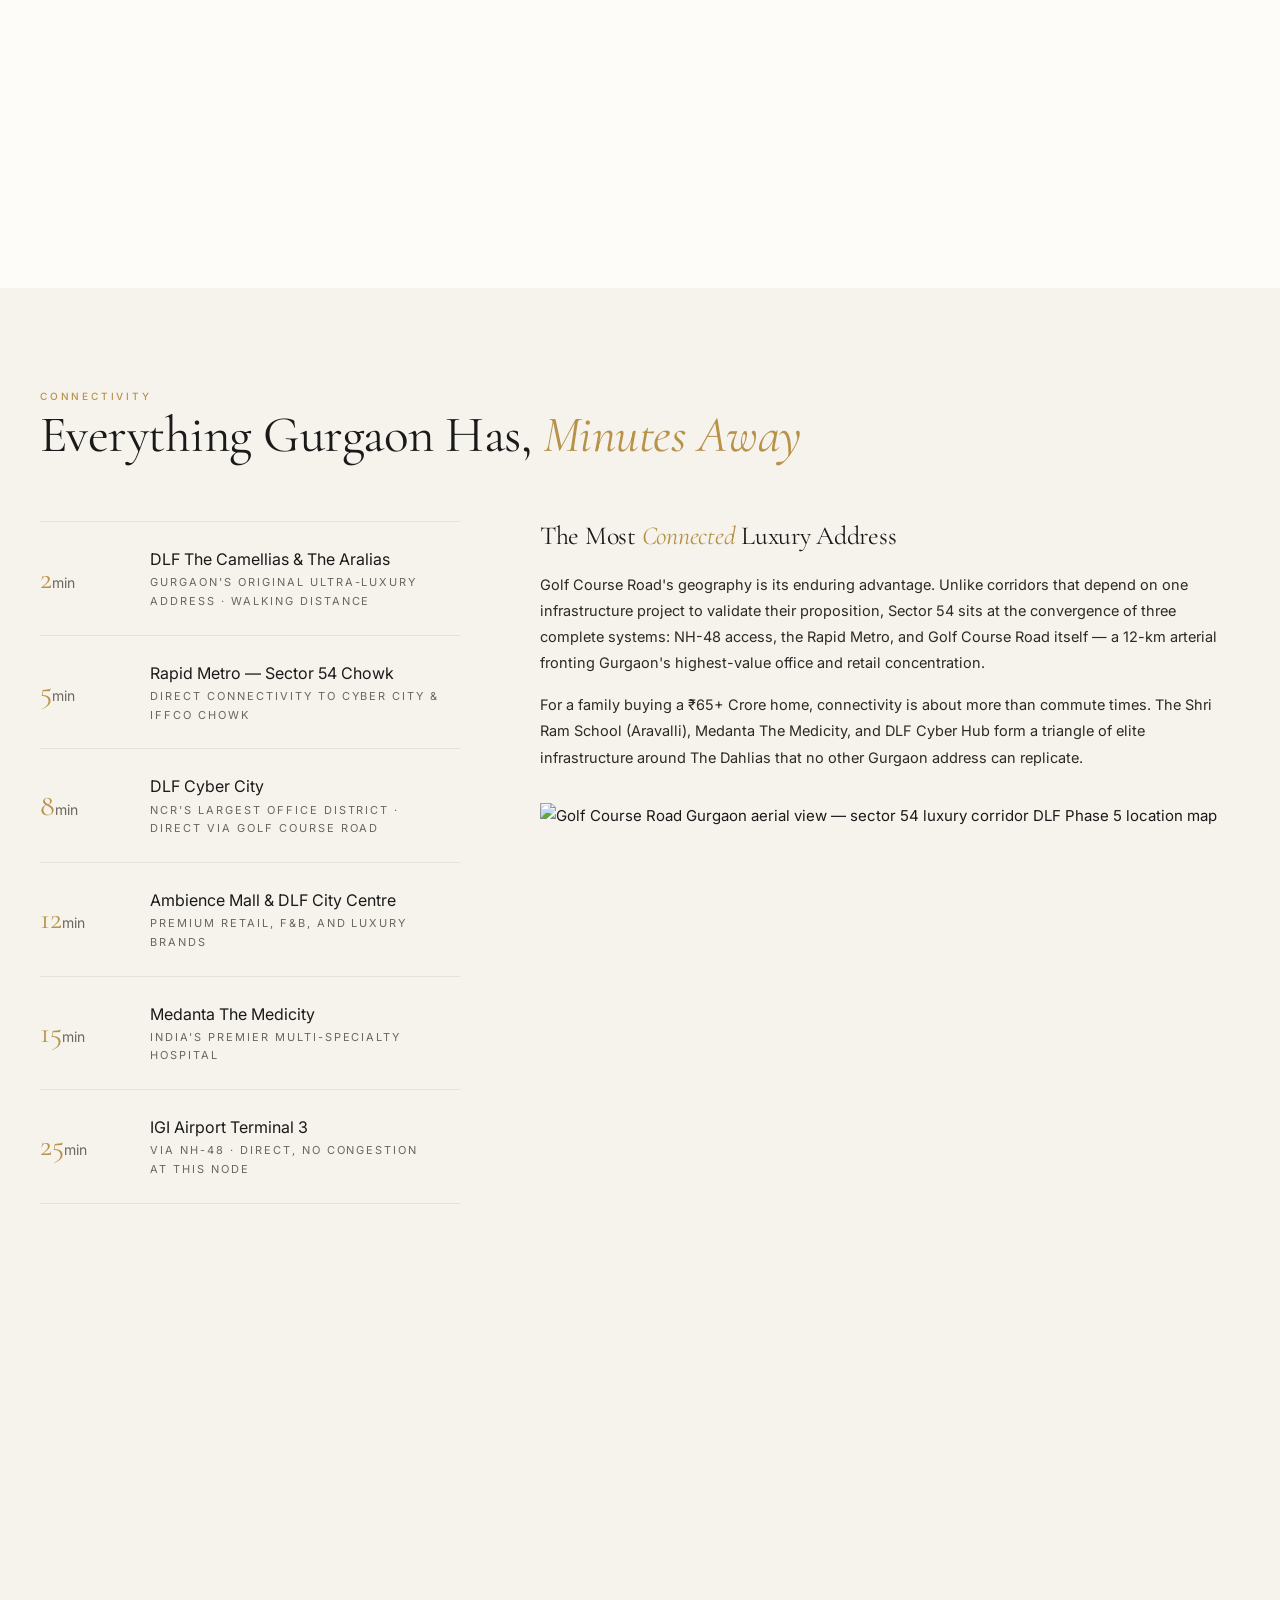
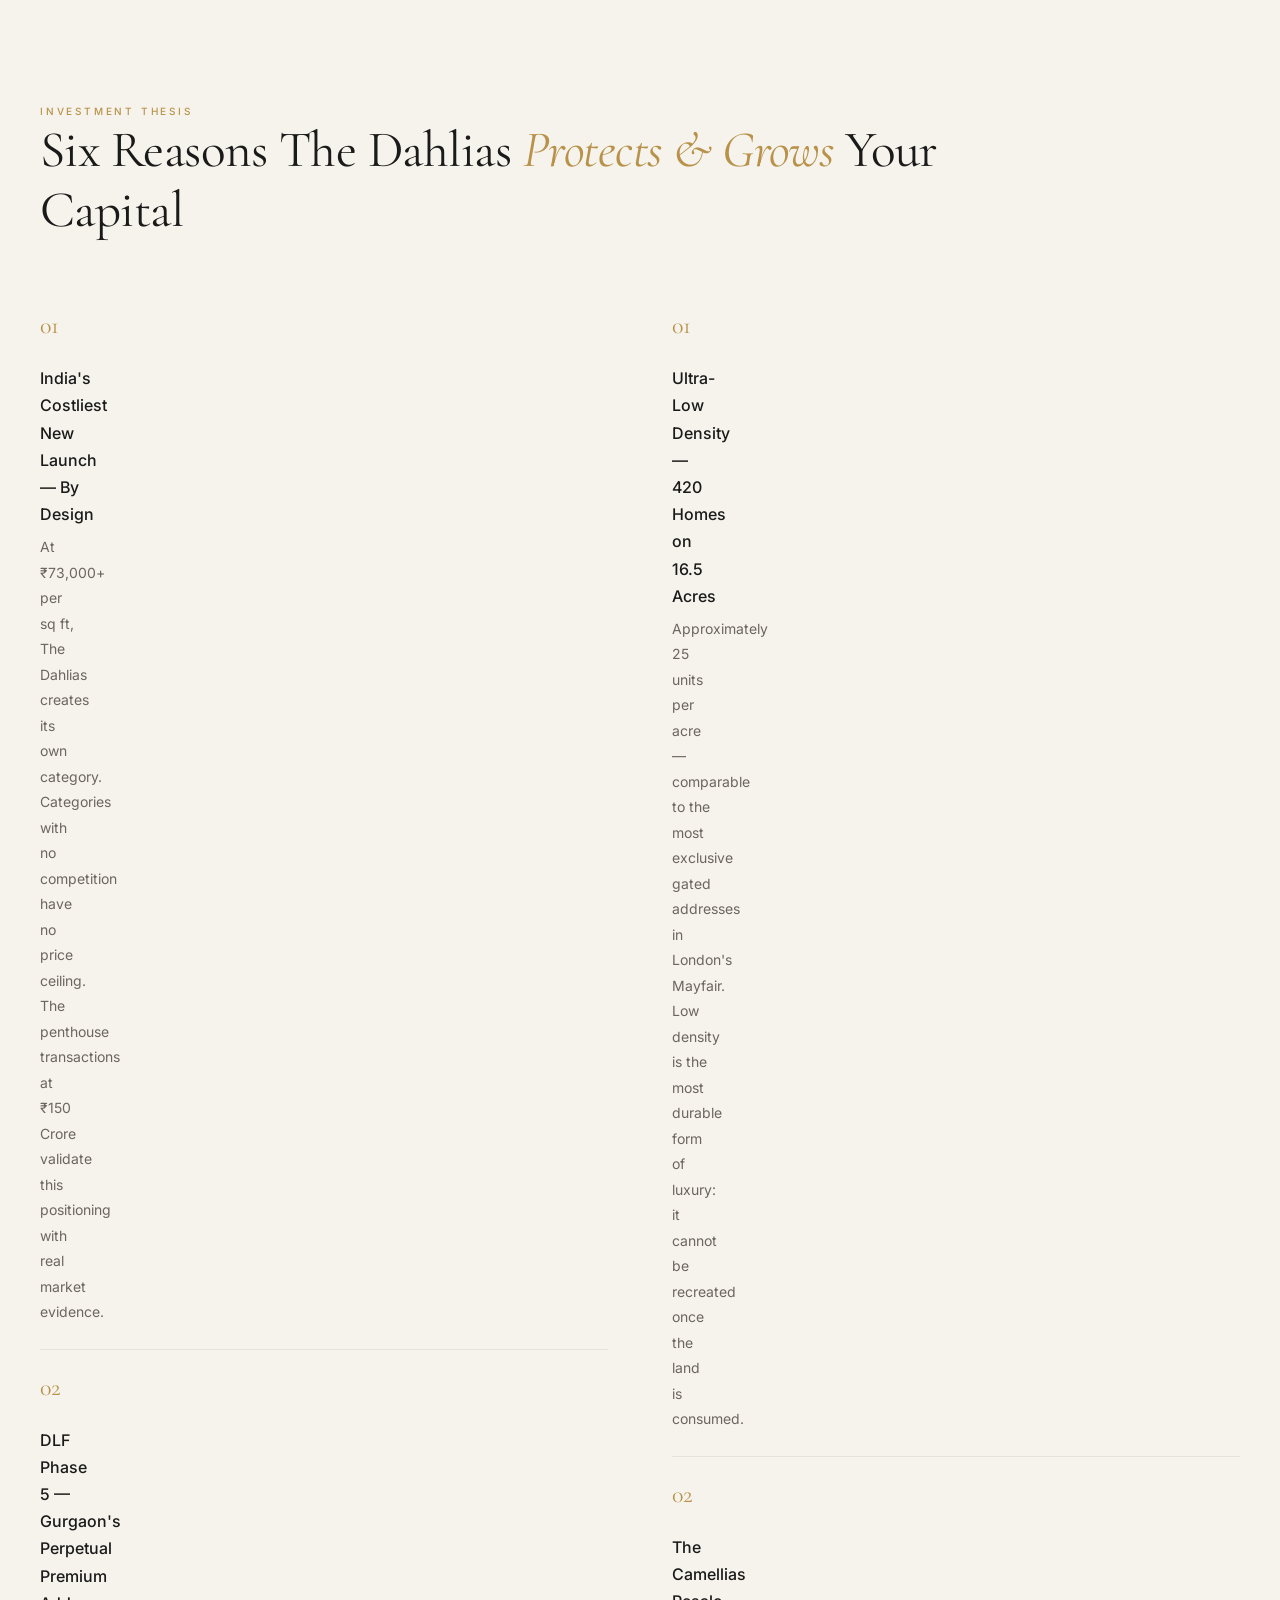
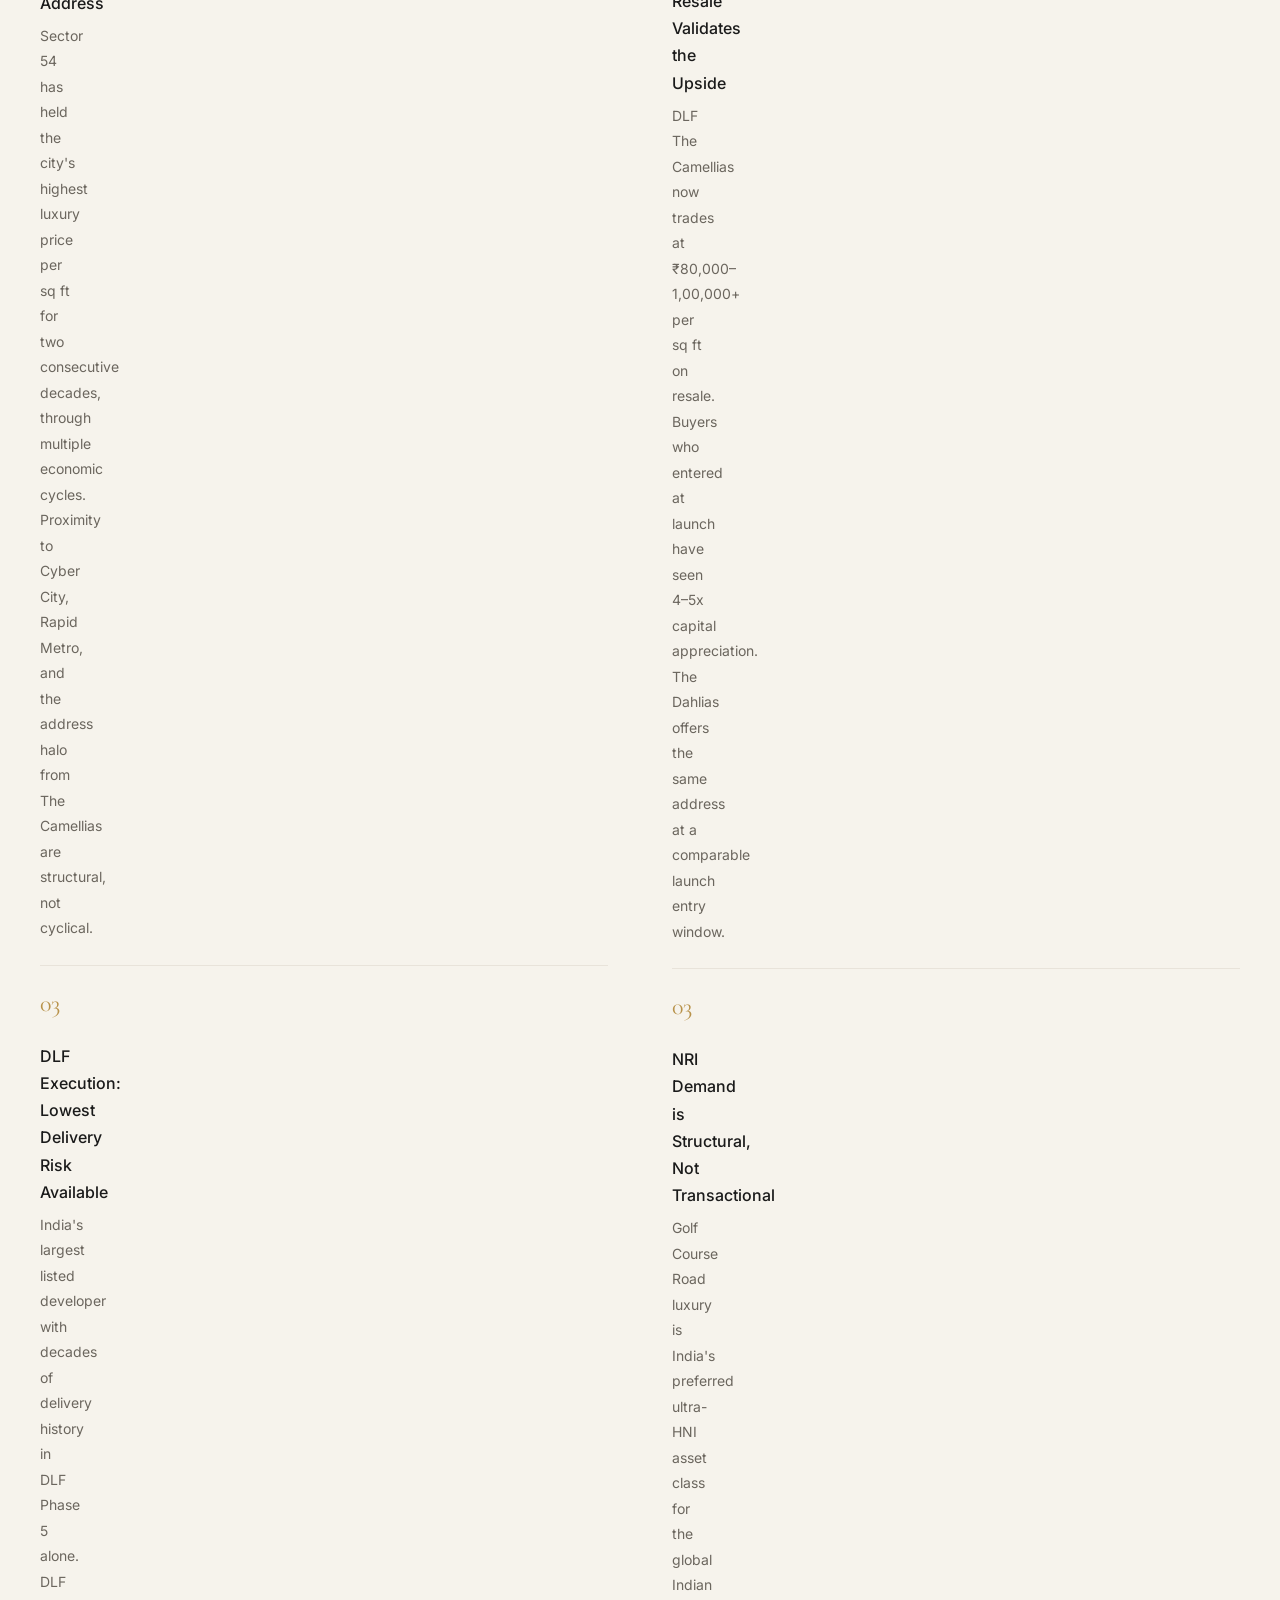
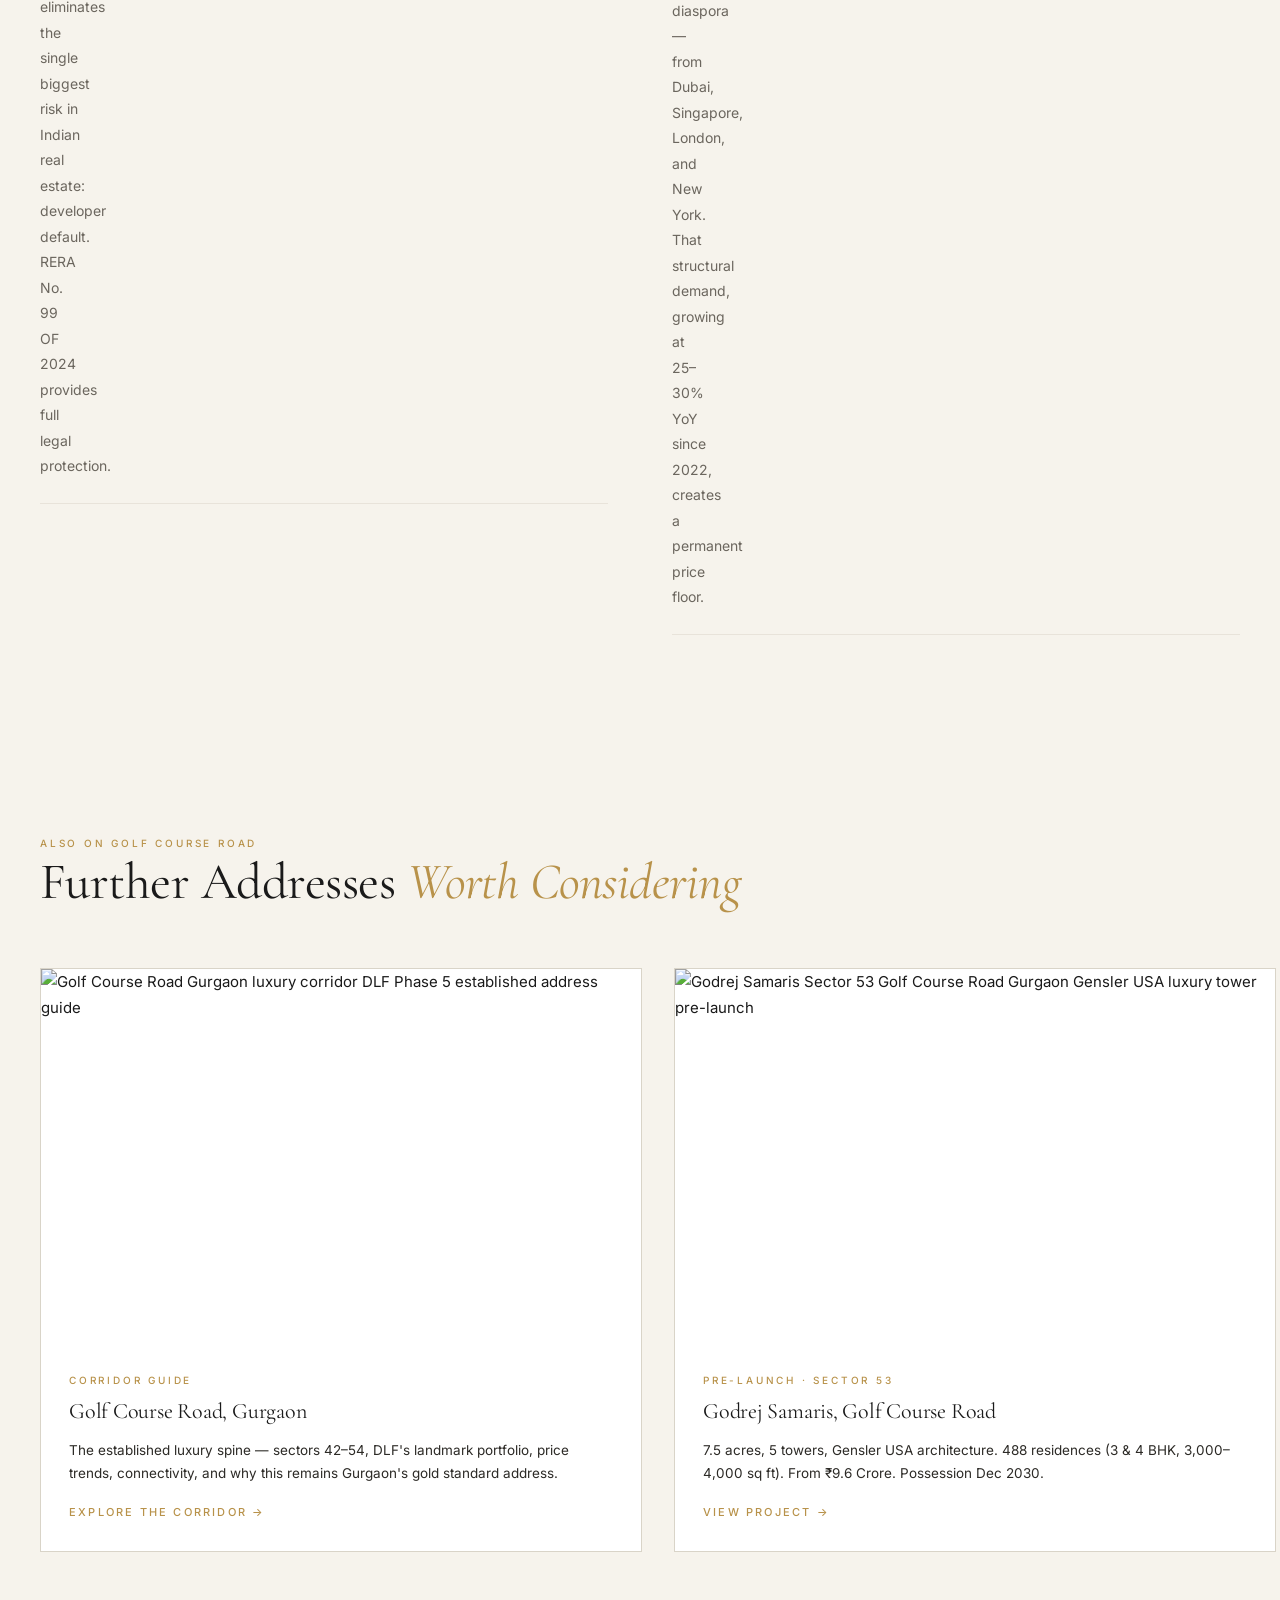
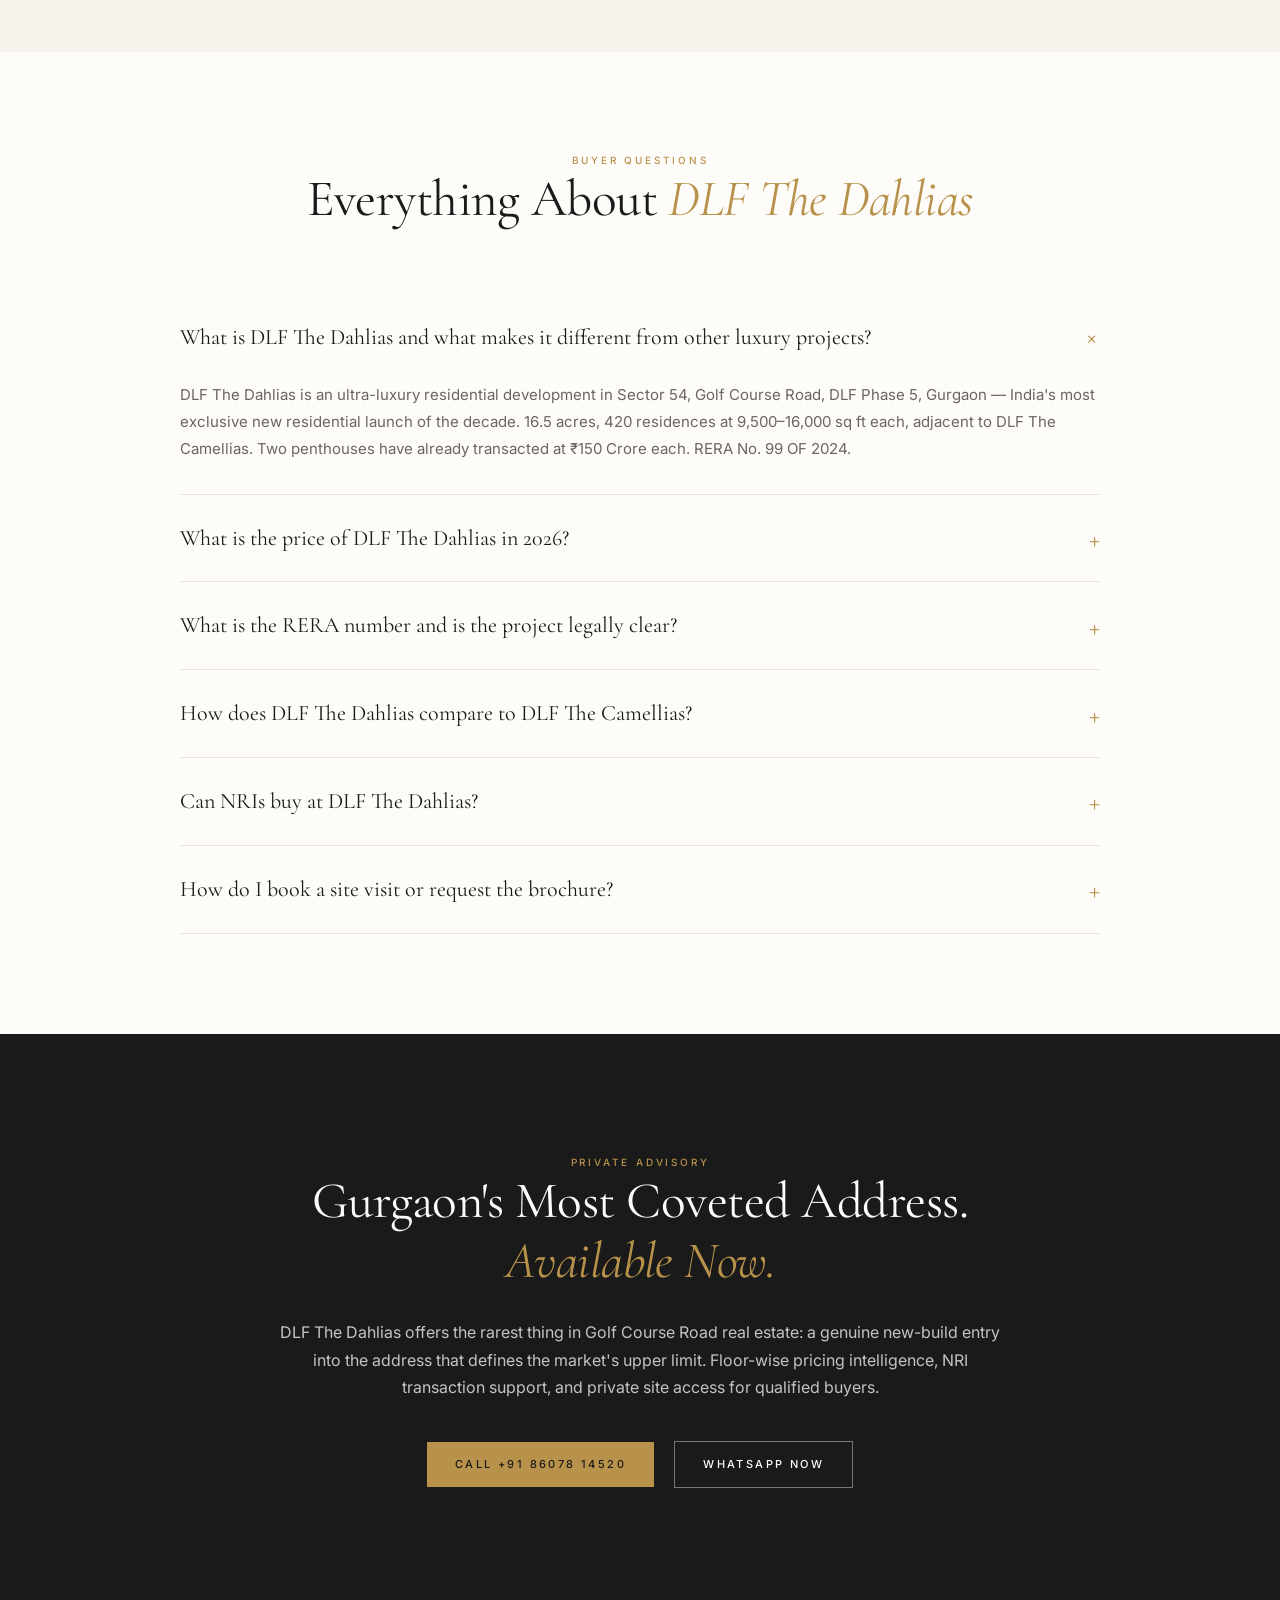
==== commit 3a9a56ef: "Add comprehensive review for Oberoi Gurgaon project; update index and sitemap for new blog post; sta" ====
--- a/dlf-the-dahlias/index.html
+++ b/dlf-the-dahlias/index.html
@@ -1,4 +1,4 @@
-<!DOCTYPE html>
+﻿<!DOCTYPE html>
 <html lang="en">
 <head>
 <meta charset="UTF-8" />
@@ -235,7 +235,7 @@
 
 <header class="topbar">
   <div class="topbar-inner">
-    <a href="/" class="brand"><span class="brand-mark">L</span><span class="brand-text">Luxe Property · Gurgaon</span></a>
+    <a href="/" class="brand"><span class="brand-mark">L</span><span class="brand-text">Luxe Property</span></a>
     <nav class="nav">
       <a href="#overview">Overview</a><a href="#configurations">Configurations</a>
       <a href="#amenities">Amenities</a><a href="#location">Location</a><a href="#faq">FAQ</a>
@@ -564,7 +564,7 @@
     <div class="footer-grid">
       <div class="footer-brand">
         <div class="brand"><span class="brand-mark" style="border-color:rgba(184,146,74,.6);color:rgba(184,146,74,.8);">L</span></div>
-        <span style="display:block;margin-top:16px;font-size:11px;letter-spacing:.22em;text-transform:uppercase;color:rgba(253,252,249,.7);">Luxe Property · Gurgaon</span>
+        <span style="display:block;margin-top:16px;font-size:11px;letter-spacing:.22em;text-transform:uppercase;color:rgba(253,252,249,.7);">Luxe Property</span>
         <p>Gurgaon's most trusted luxury real estate advisory — serving HNI and NRI buyers with pre-launch access, market intelligence, and honest counsel.</p>
         <div style="margin-top:24px;font-size:13px;">
           <div style="font-size:10px;letter-spacing:.2em;text-transform:uppercase;color:rgba(253,252,249,.5);font-weight:500;margin-bottom:4px;">Call / WhatsApp</div>
